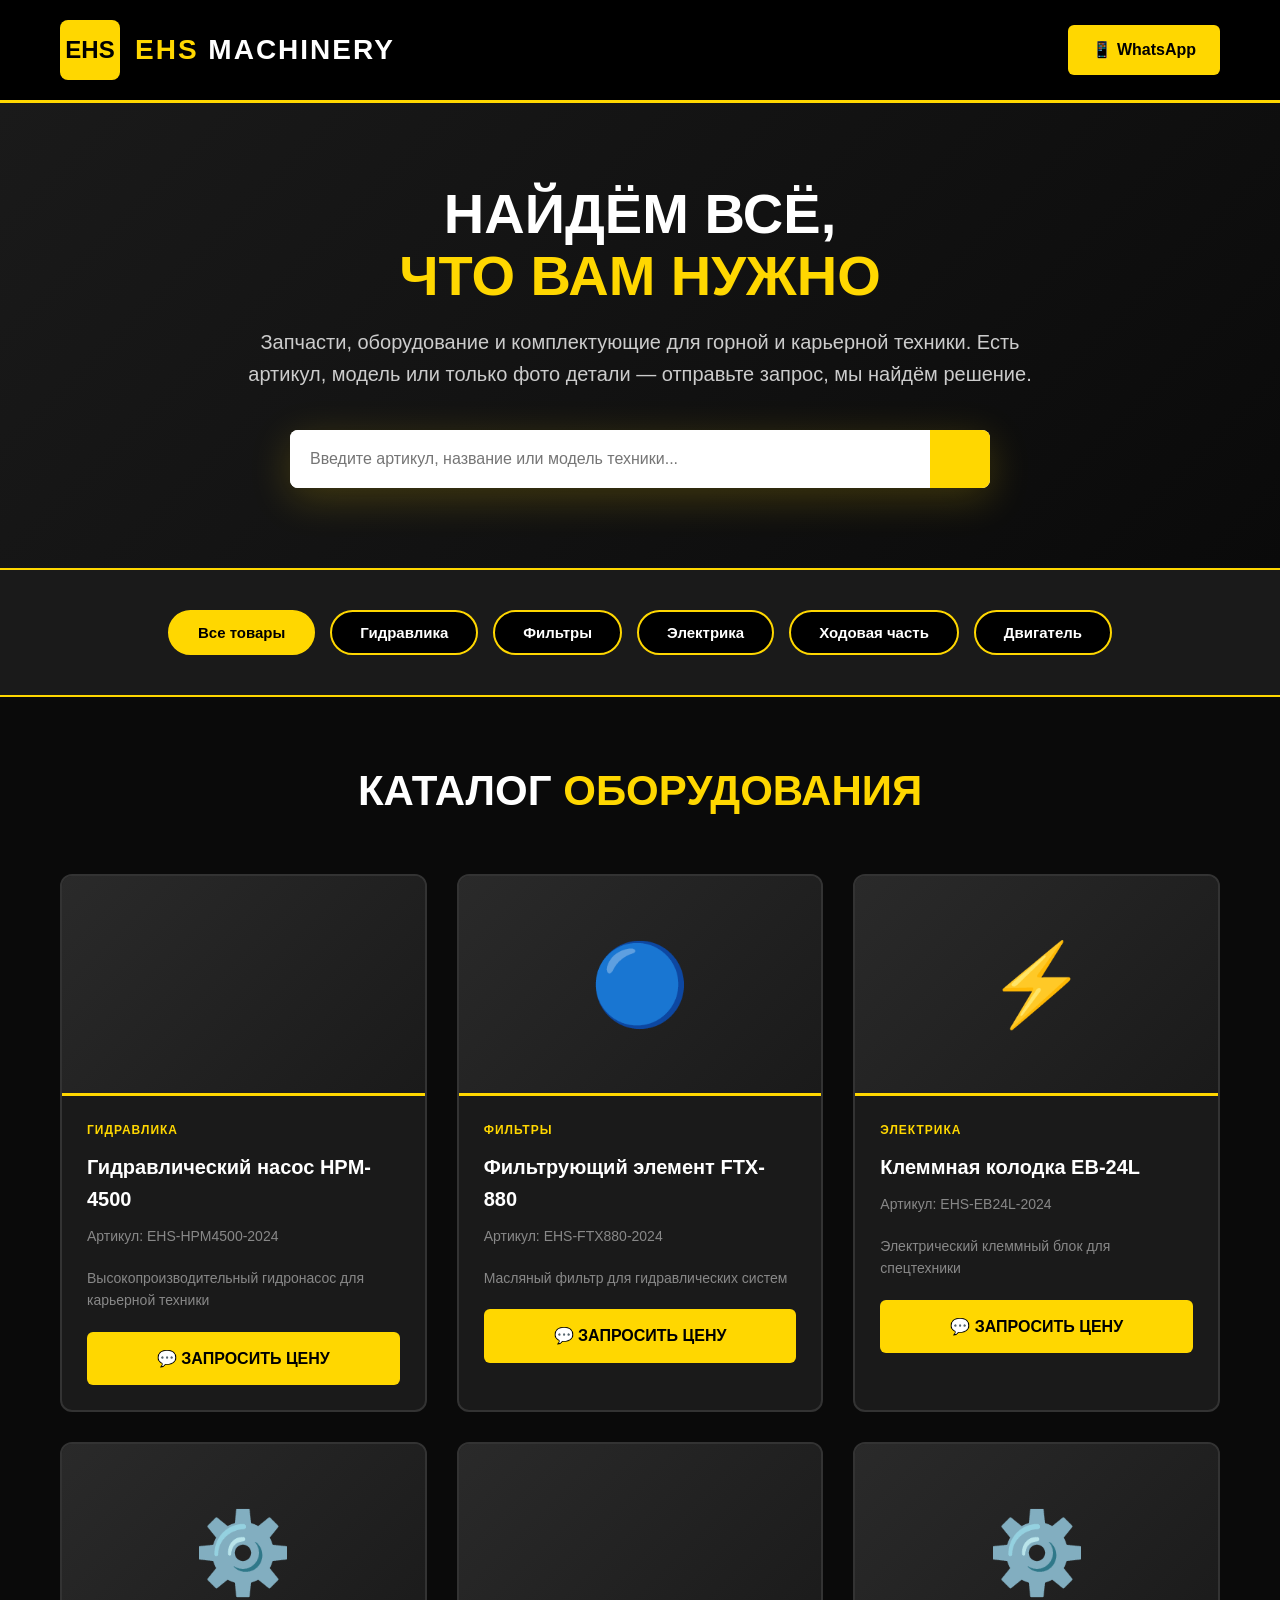
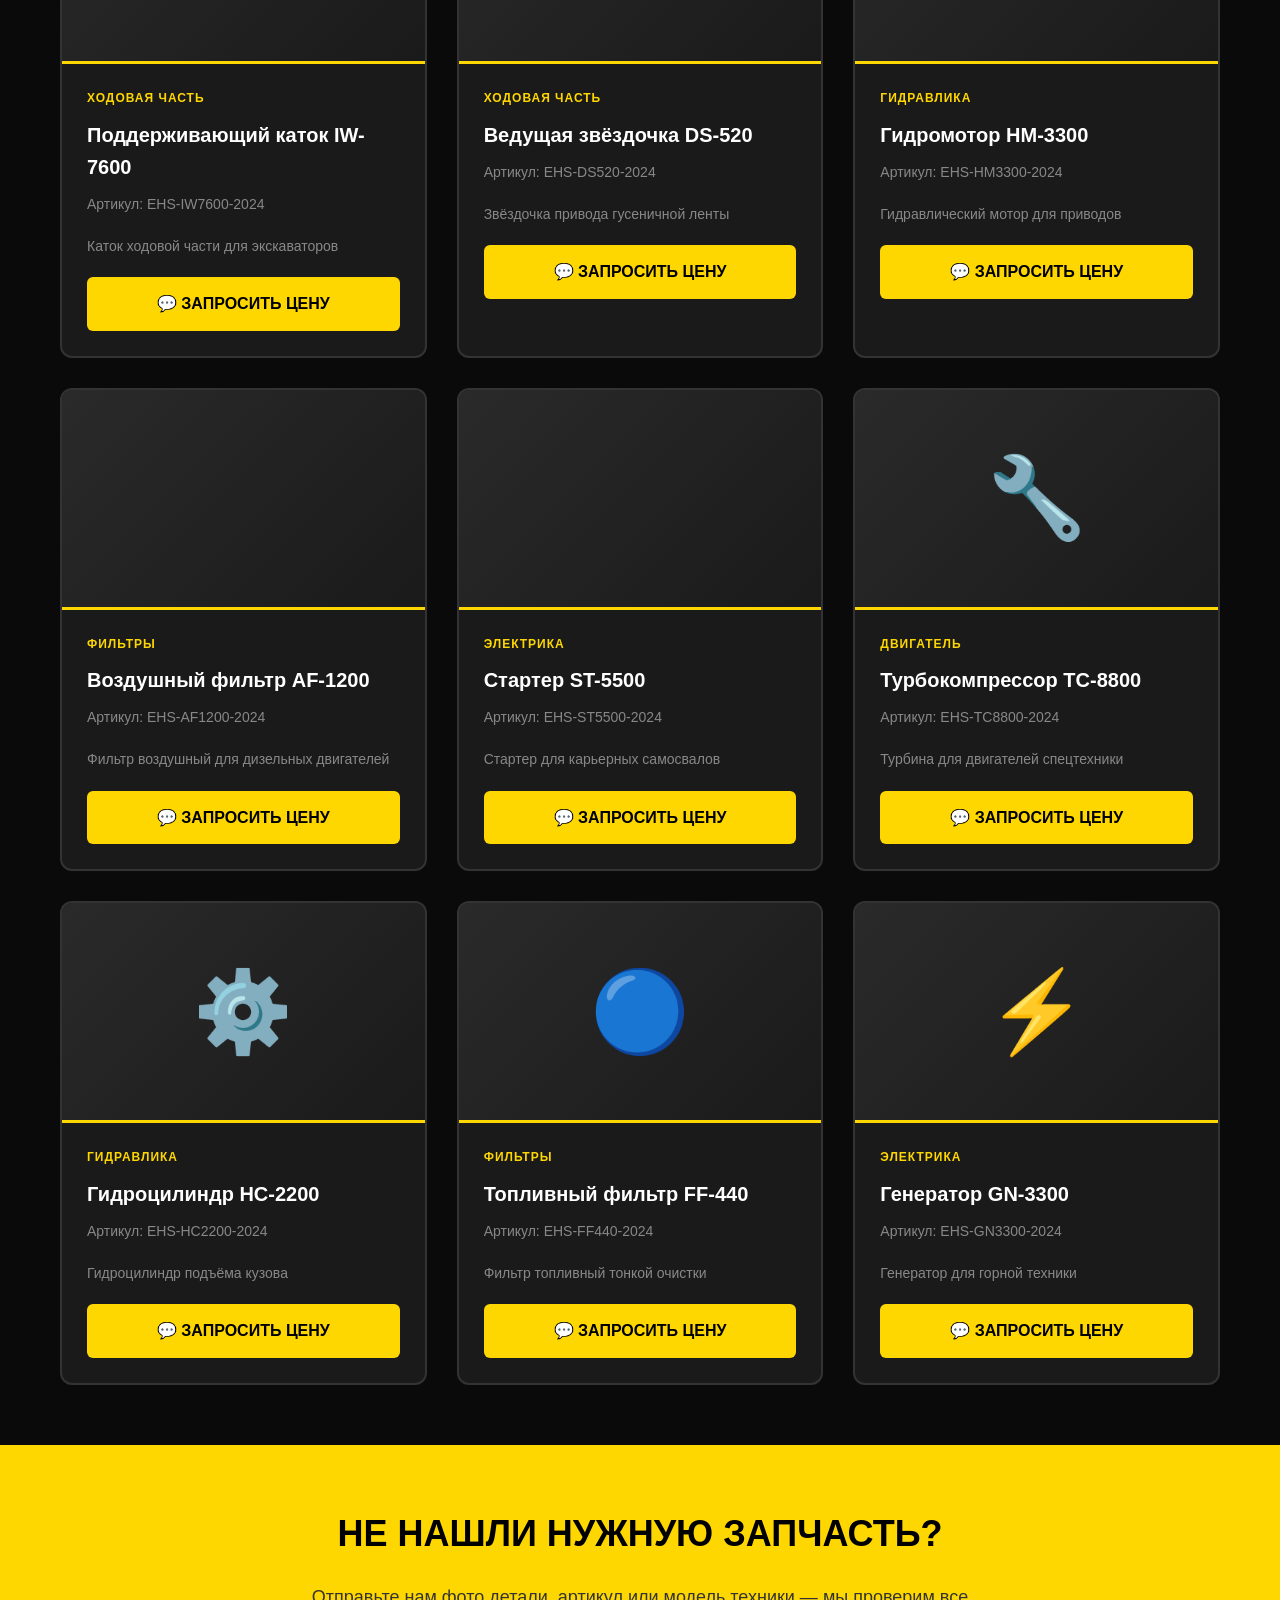
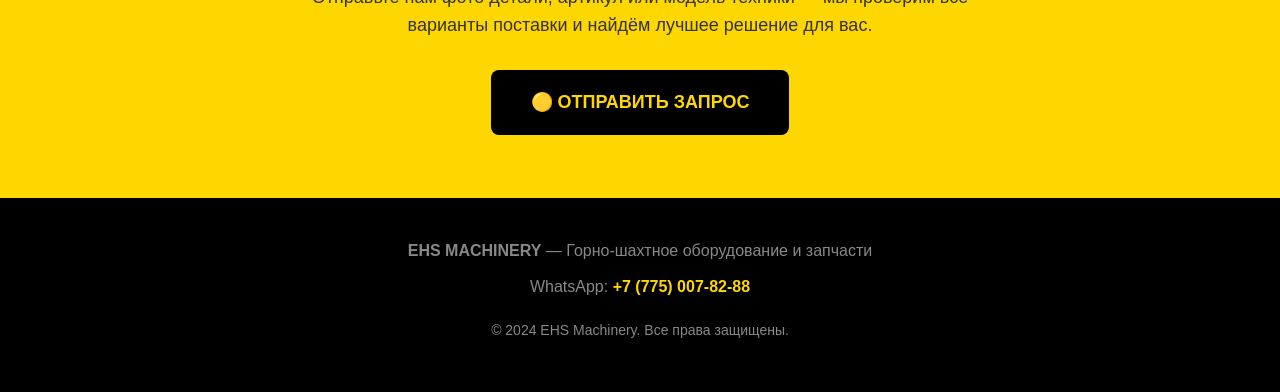
==== index.html @ 75fee783 "Add files via upload" ====
<!DOCTYPE html>
<html lang="ru">
<head>
<meta charset="UTF-8">
<meta name="viewport" content="width=device-width, initial-scale=1.0">
<title>EHS MACHINERY — Каталог горно-шахтного оборудования</title>
<style>
* {
    margin: 0;
    padding: 0;
    box-sizing: border-box;
}

body {
    font-family: 'Segoe UI', Tahoma, Geneva, Verdana, sans-serif;
    background: #0a0a0a;
    color: #fff;
    line-height: 1.6;
}

.container {
    max-width: 1200px;
    margin: 0 auto;
    padding: 0 20px;
}

/* Header */
.header {
    background: #000;
    padding: 20px 0;
    border-bottom: 3px solid #FFD700;
}

.header-content {
    display: flex;
    justify-content: space-between;
    align-items: center;
    flex-wrap: wrap;
    gap: 20px;
}

.logo {
    display: flex;
    align-items: center;
    gap: 15px;
}

.logo-icon {
    width: 60px;
    height: 60px;
    background: #FFD700;
    border-radius: 8px;
    display: flex;
    align-items: center;
    justify-content: center;
    font-weight: 900;
    font-size: 24px;
    color: #000;
}

.logo-text {
    font-size: 28px;
    font-weight: 900;
    letter-spacing: 2px;
}

.logo-text span {
    color: #FFD700;
}

.whatsapp-btn {
    background: #FFD700;
    color: #000;
    padding: 12px 24px;
    text-decoration: none;
    font-weight: 800;
    border-radius: 6px;
    transition: all 0.3s;
}

.whatsapp-btn:hover {
    background: #fff;
    transform: translateY(-2px);
}

/* Hero Section */
.hero {
    background: linear-gradient(135deg, #1a1a1a 0%, #0a0a0a 100%);
    padding: 80px 0;
    text-align: center;
}

.hero h1 {
    font-size: 56px;
    font-weight: 900;
    margin-bottom: 20px;
    line-height: 1.1;
}

.hero h1 span {
    color: #FFD700;
}

.hero p {
    font-size: 20px;
    color: #ccc;
    max-width: 800px;
    margin: 0 auto 40px;
}

/* Search Box */
.search-container {
    max-width: 700px;
    margin: 0 auto;
}

.search-box {
    display: flex;
    background: #fff;
    border-radius: 8px;
    overflow: hidden;
    box-shadow: 0 10px 40px rgba(255, 215, 0, 0.2);
}

.search-box input {
    flex: 1;
    padding: 20px;
    border: none;
    font-size: 16px;
    outline: none;
}

.search-box button {
    background: #FFD700;
    border: none;
    padding: 20px 30px;
    font-size: 20px;
    cursor: pointer;
    font-weight: 900;
    transition: background 0.3s;
}

.search-box button:hover {
    background: #fff;
}

/* Categories */
.categories {
    background: #1a1a1a;
    padding: 40px 0;
    border-top: 2px solid #FFD700;
    border-bottom: 2px solid #FFD700;
}

.category-buttons {
    display: flex;
    justify-content: center;
    gap: 15px;
    flex-wrap: wrap;
}

.category-btn {
    background: #000;
    color: #fff;
    border: 2px solid #FFD700;
    padding: 12px 28px;
    border-radius: 30px;
    cursor: pointer;
    font-weight: 700;
    font-size: 15px;
    transition: all 0.3s;
}

.category-btn:hover,
.category-btn.active {
    background: #FFD700;
    color: #000;
}

/* Products Section */
.products-section {
    padding: 60px 0;
}

.section-title {
    text-align: center;
    font-size: 42px;
    font-weight: 900;
    margin-bottom: 50px;
}

.section-title span {
    color: #FFD700;
}

.products-grid {
    display: grid;
    grid-template-columns: repeat(auto-fill, minmax(300px, 1fr));
    gap: 30px;
}

.product-card {
    background: #1a1a1a;
    border: 2px solid #333;
    border-radius: 12px;
    overflow: hidden;
    transition: all 0.3s;
}

.product-card:hover {
    border-color: #FFD700;
    transform: translateY(-5px);
    box-shadow: 0 10px 30px rgba(255, 215, 0, 0.3);
}

.product-image {
    height: 220px;
    background: linear-gradient(135deg, #2a2a2a 0%, #1a1a1a 100%);
    display: flex;
    align-items: center;
    justify-content: center;
    font-size: 80px;
    border-bottom: 3px solid #FFD700;
}

.product-info {
    padding: 25px;
}

.product-category {
    color: #FFD700;
    font-size: 12px;
    font-weight: 700;
    text-transform: uppercase;
    letter-spacing: 1px;
    margin-bottom: 10px;
}

.product-name {
    font-size: 20px;
    font-weight: 800;
    margin-bottom: 10px;
    color: #fff;
}

.product-code {
    color: #888;
    font-size: 14px;
    margin-bottom: 20px;
}

.product-btn {
    display: block;
    background: #FFD700;
    color: #000;
    text-align: center;
    padding: 14px;
    text-decoration: none;
    font-weight: 800;
    border-radius: 6px;
    transition: all 0.3s;
}

.product-btn:hover {
    background: #fff;
    transform: scale(1.05);
}

/* Request Section */
.request-section {
    background: #FFD700;
    padding: 60px 0;
    text-align: center;
}

.request-section h2 {
    font-size: 36px;
    font-weight: 900;
    color: #000;
    margin-bottom: 20px;
}

.request-section p {
    font-size: 18px;
    color: #333;
    max-width: 700px;
    margin: 0 auto 30px;
}

.request-btn {
    display: inline-block;
    background: #000;
    color: #FFD700;
    padding: 18px 40px;
    text-decoration: none;
    font-weight: 900;
    font-size: 18px;
    border-radius: 8px;
    transition: all 0.3s;
}

.request-btn:hover {
    background: #fff;
    color: #000;
    transform: scale(1.05);
}

/* Footer */
.footer {
    background: #000;
    padding: 40px 0;
    text-align: center;
    border-top: 3px solid #FFD700;
}

.footer p {
    color: #888;
    margin-bottom: 10px;
}

.footer a {
    color: #FFD700;
    text-decoration: none;
    font-weight: 700;
}

/* Responsive */
@media (max-width: 768px) {
    .hero h1 {
        font-size: 36px;
    }
    
    .products-grid {
        grid-template-columns: 1fr;
    }
    
    .header-content {
        flex-direction: column;
        text-align: center;
    }
}

.empty-state {
    text-align: center;
    padding: 60px 20px;
    color: #888;
}

.empty-state h3 {
    font-size: 28px;
    margin-bottom: 20px;
    color: #FFD700;
}
</style>
</head>
<body>

<!-- Header -->
<header class="header">
    <div class="container header-content">
        <div class="logo">
            <div class="logo-icon">EHS</div>
            <div class="logo-text"><span>EHS</span> MACHINERY</div>
        </div>
        <a href="https://wa.me/77750078288" class="whatsapp-btn" target="_blank">📱 WhatsApp</a>
    </div>
</header>

<!-- Hero Section -->
<section class="hero">
    <div class="container">
        <h1>НАЙДЁМ ВСЁ,<br><span>ЧТО ВАМ НУЖНО</span></h1>
        <p>Запчасти, оборудование и комплектующие для горной и карьерной техники. Есть артикул, модель или только фото детали — отправьте запрос, мы найдём решение.</p>
        
        <div class="search-container">
            <div class="search-box">
                <input type="search" id="searchInput" placeholder="Введите артикул, название или модель техники...">
                <button onclick="filterProducts()"></button>
            </div>
        </div>
    </div>
</section>

<!-- Categories -->
<section class="categories">
    <div class="container">
        <div class="category-buttons">
            <button class="category-btn active" data-category="all">Все товары</button>
            <button class="category-btn" data-category="hydraulic">Гидравлика</button>
            <button class="category-btn" data-category="filters">Фильтры</button>
            <button class="category-btn" data-category="electrical">Электрика</button>
            <button class="category-btn" data-category="undercarriage">Ходовая часть</button>
            <button class="category-btn" data-category="engine">Двигатель</button>
        </div>
    </div>
</section>

<!-- Products Section -->
<section class="products-section">
    <div class="container">
        <h2 class="section-title">КАТАЛОГ <span>ОБОРУДОВАНИЯ</span></h2>
        <div class="products-grid" id="productsGrid">
            <!-- Products will be loaded here -->
        </div>
        <div class="empty-state" id="emptyState" style="display: none;">
            <h3>Не нашли нужную позицию?</h3>
            <p>Это не значит, что мы не сможем её найти!</p>
        </div>
    </div>
</section>

<!-- Request Section -->
<section class="request-section">
    <div class="container">
        <h2>НЕ НАШЛИ НУЖНУЮ ЗАПЧАСТЬ?</h2>
        <p>Отправьте нам фото детали, артикул или модель техники — мы проверим все варианты поставки и найдём лучшее решение для вас.</p>
        <a href="https://wa.me/77750078288?text=Здравствуйте!%20Мне%20нужно%20найти%20запчасть.%20Помогите,%20пожалуйста." class="request-btn" target="_blank">🟡 ОТПРАВИТЬ ЗАПРОС</a>
    </div>
</section>

<!-- Footer -->
<footer class="footer">
    <div class="container">
        <p><strong>EHS MACHINERY</strong> — Горно-шахтное оборудование и запчасти</p>
        <p>WhatsApp: <a href="https://wa.me/77750078288" target="_blank">+7 (775) 007-82-88</a></p>
        <p style="margin-top: 20px; font-size: 14px;">© 2024 EHS Machinery. Все права защищены.</p>
    </div>
</footer>

<script>
// Product database
const products = [
    {
        id: 1,
        name: "Гидравлический насос HPM-4500",
        code: "EHS-HPM4500-2024",
        category: "hydraulic",
        icon: "️",
        description: "Высокопроизводительный гидронасос для карьерной техники"
    },
    {
        id: 2,
        name: "Фильтрующий элемент FTX-880",
        code: "EHS-FTX880-2024",
        category: "filters",
        icon: "🔵",
        description: "Масляный фильтр для гидравлических систем"
    },
    {
        id: 3,
        name: "Клеммная колодка EB-24L",
        code: "EHS-EB24L-2024",
        category: "electrical",
        icon: "⚡",
        description: "Электрический клеммный блок для спецтехники"
    },
    {
        id: 4,
        name: "Поддерживающий каток IW-7600",
        code: "EHS-IW7600-2024",
        category: "undercarriage",
        icon: "⚙️",
        description: "Каток ходовой части для экскаваторов"
    },
    {
        id: 5,
        name: "Ведущая звёздочка DS-520",
        code: "EHS-DS520-2024",
        category: "undercarriage",
        icon: "️",
        description: "Звёздочка привода гусеничной ленты"
    },
    {
        id: 6,
        name: "Гидромотор HM-3300",
        code: "EHS-HM3300-2024",
        category: "hydraulic",
        icon: "⚙️",
        description: "Гидравлический мотор для приводов"
    },
    {
        id: 7,
        name: "Воздушный фильтр AF-1200",
        code: "EHS-AF1200-2024",
        category: "filters",
        icon: "",
        description: "Фильтр воздушный для дизельных двигателей"
    },
    {
        id: 8,
        name: "Стартер ST-5500",
        code: "EHS-ST5500-2024",
        category: "electrical",
        icon: "",
        description: "Стартер для карьерных самосвалов"
    },
    {
        id: 9,
        name: "Турбокомпрессор TC-8800",
        code: "EHS-TC8800-2024",
        category: "engine",
        icon: "🔧",
        description: "Турбина для двигателей спецтехники"
    },
    {
        id: 10,
        name: "Гидроцилиндр HC-2200",
        code: "EHS-HC2200-2024",
        category: "hydraulic",
        icon: "⚙️",
        description: "Гидроцилиндр подъёма кузова"
    },
    {
        id: 11,
        name: "Топливный фильтр FF-440",
        code: "EHS-FF440-2024",
        category: "filters",
        icon: "🔵",
        description: "Фильтр топливный тонкой очистки"
    },
    {
        id: 12,
        name: "Генератор GN-3300",
        code: "EHS-GN3300-2024",
        category: "electrical",
        icon: "⚡",
        description: "Генератор для горной техники"
    }
];

let currentCategory = 'all';

function renderProducts() {
    const searchQuery = document.getElementById('searchInput').value.toLowerCase().trim();
    const grid = document.getElementById('productsGrid');
    const emptyState = document.getElementById('emptyState');
    
    const filtered = products.filter(product => {
        const categoryMatch = currentCategory === 'all' || product.category === currentCategory;
        const searchMatch = !searchQuery || 
            product.name.toLowerCase().includes(searchQuery) ||
            product.code.toLowerCase().includes(searchQuery) ||
            product.description.toLowerCase().includes(searchQuery);
        return categoryMatch && searchMatch;
    });
    
    if (filtered.length === 0) {
        grid.style.display = 'none';
        emptyState.style.display = 'block';
    } else {
        grid.style.display = 'grid';
        emptyState.style.display = 'none';
        
        grid.innerHTML = filtered.map(product => `
            <div class="product-card">
                <div class="product-image">${product.icon}</div>
                <div class="product-info">
                    <div class="product-category">${getCategoryName(product.category)}</div>
                    <div class="product-name">${product.name}</div>
                    <div class="product-code">Артикул: ${product.code}</div>
                    <p style="color: #888; font-size: 14px; margin-bottom: 20px;">${product.description}</p>
                    <a href="https://wa.me/77750078288?text=${encodeURIComponent('Здравствуйте! Интересует позиция: ' + product.name + ', артикул ' + product.code)}" 
                       class="product-btn" target="_blank">
                        💬 ЗАПРОСИТЬ ЦЕНУ
                    </a>
                </div>
            </div>
        `).join('');
    }
}

function getCategoryName(category) {
    const names = {
        'hydraulic': 'ГИДРАВЛИКА',
        'filters': 'ФИЛЬТРЫ',
        'electrical': 'ЭЛЕКТРИКА',
        'undercarriage': 'ХОДОВАЯ ЧАСТЬ',
        'engine': 'ДВИГАТЕЛЬ'
    };
    return names[category] || category.toUpperCase();
}

function filterProducts() {
    renderProducts();
}

// Category buttons
document.querySelectorAll('.category-btn').forEach(btn => {
    btn.addEventListener('click', function() {
        document.querySelectorAll('.category-btn').forEach(b => b.classList.remove('active'));
        this.classList.add('active');
        currentCategory = this.dataset.category;
        renderProducts();
    });
});

// Search input
document.getElementById('searchInput').addEventListener('input', renderProducts);

// Initial render
renderProducts();
</script>

</body>
</html>
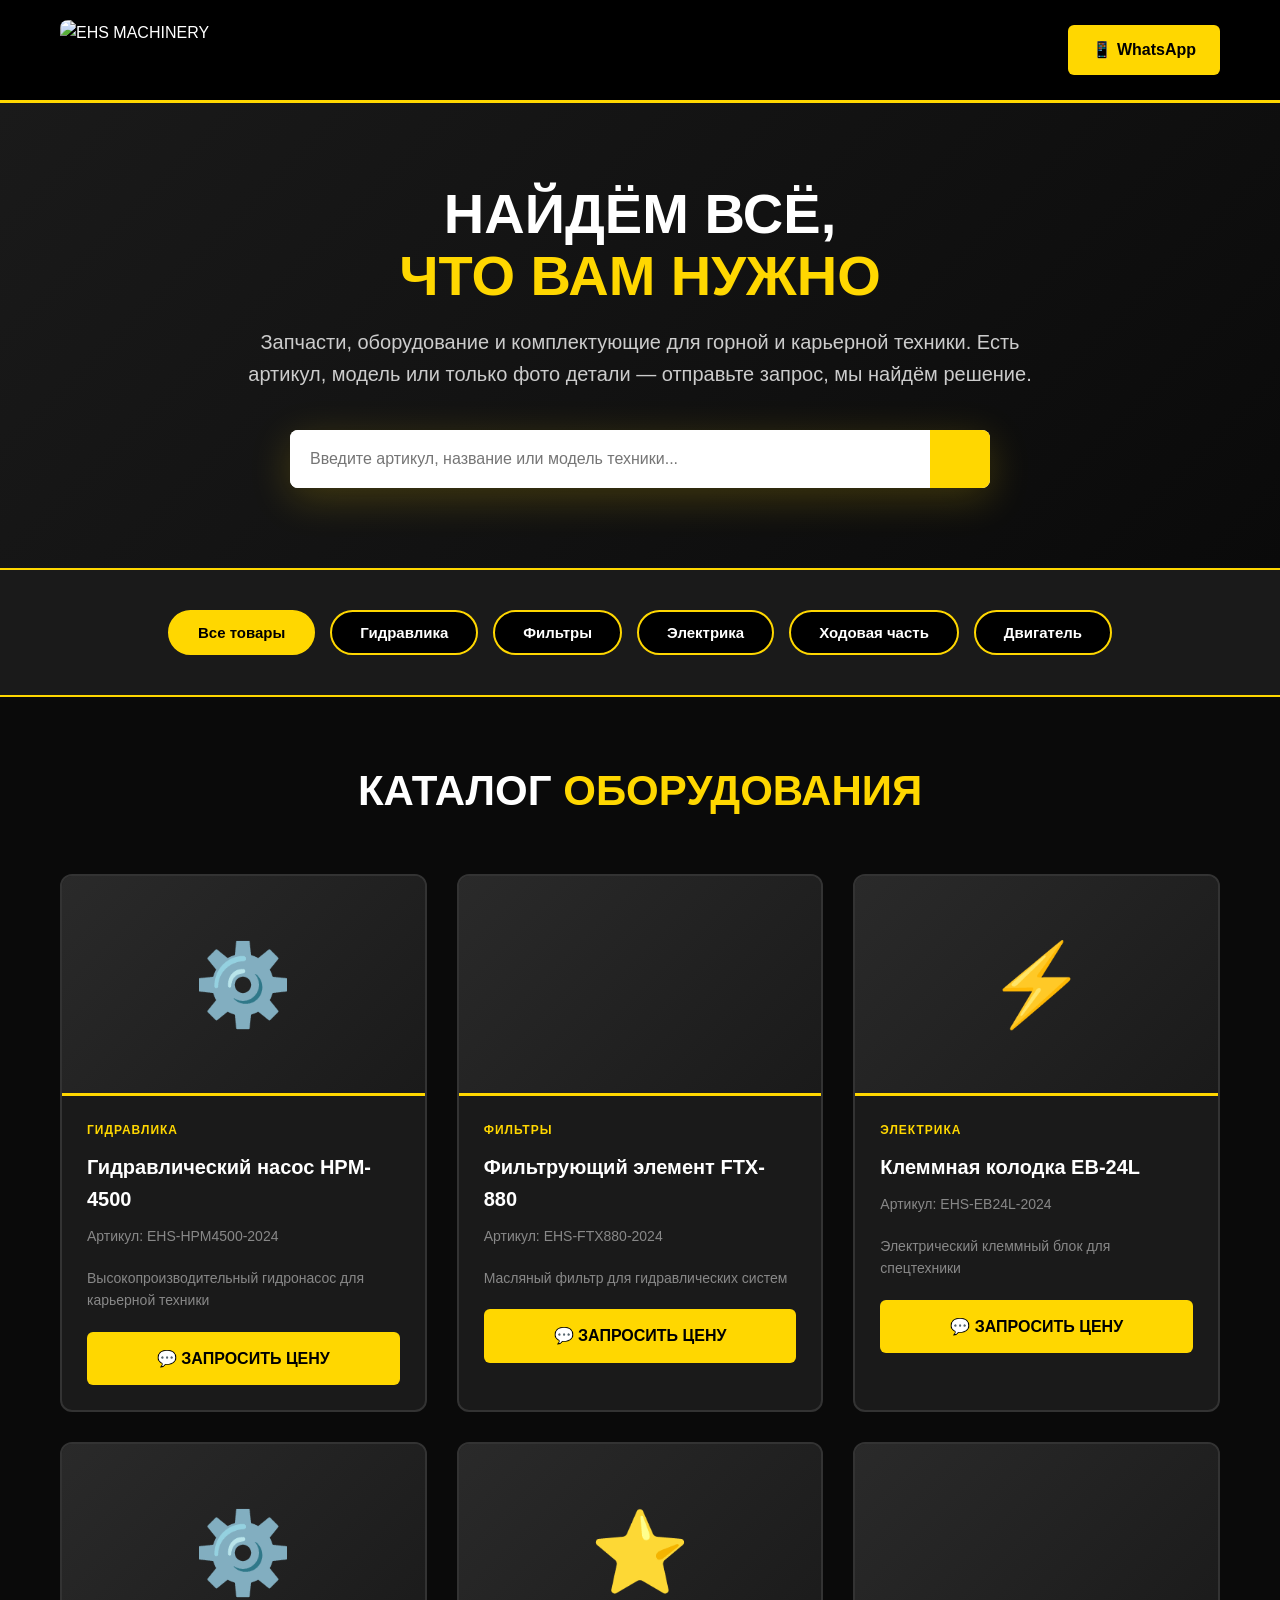
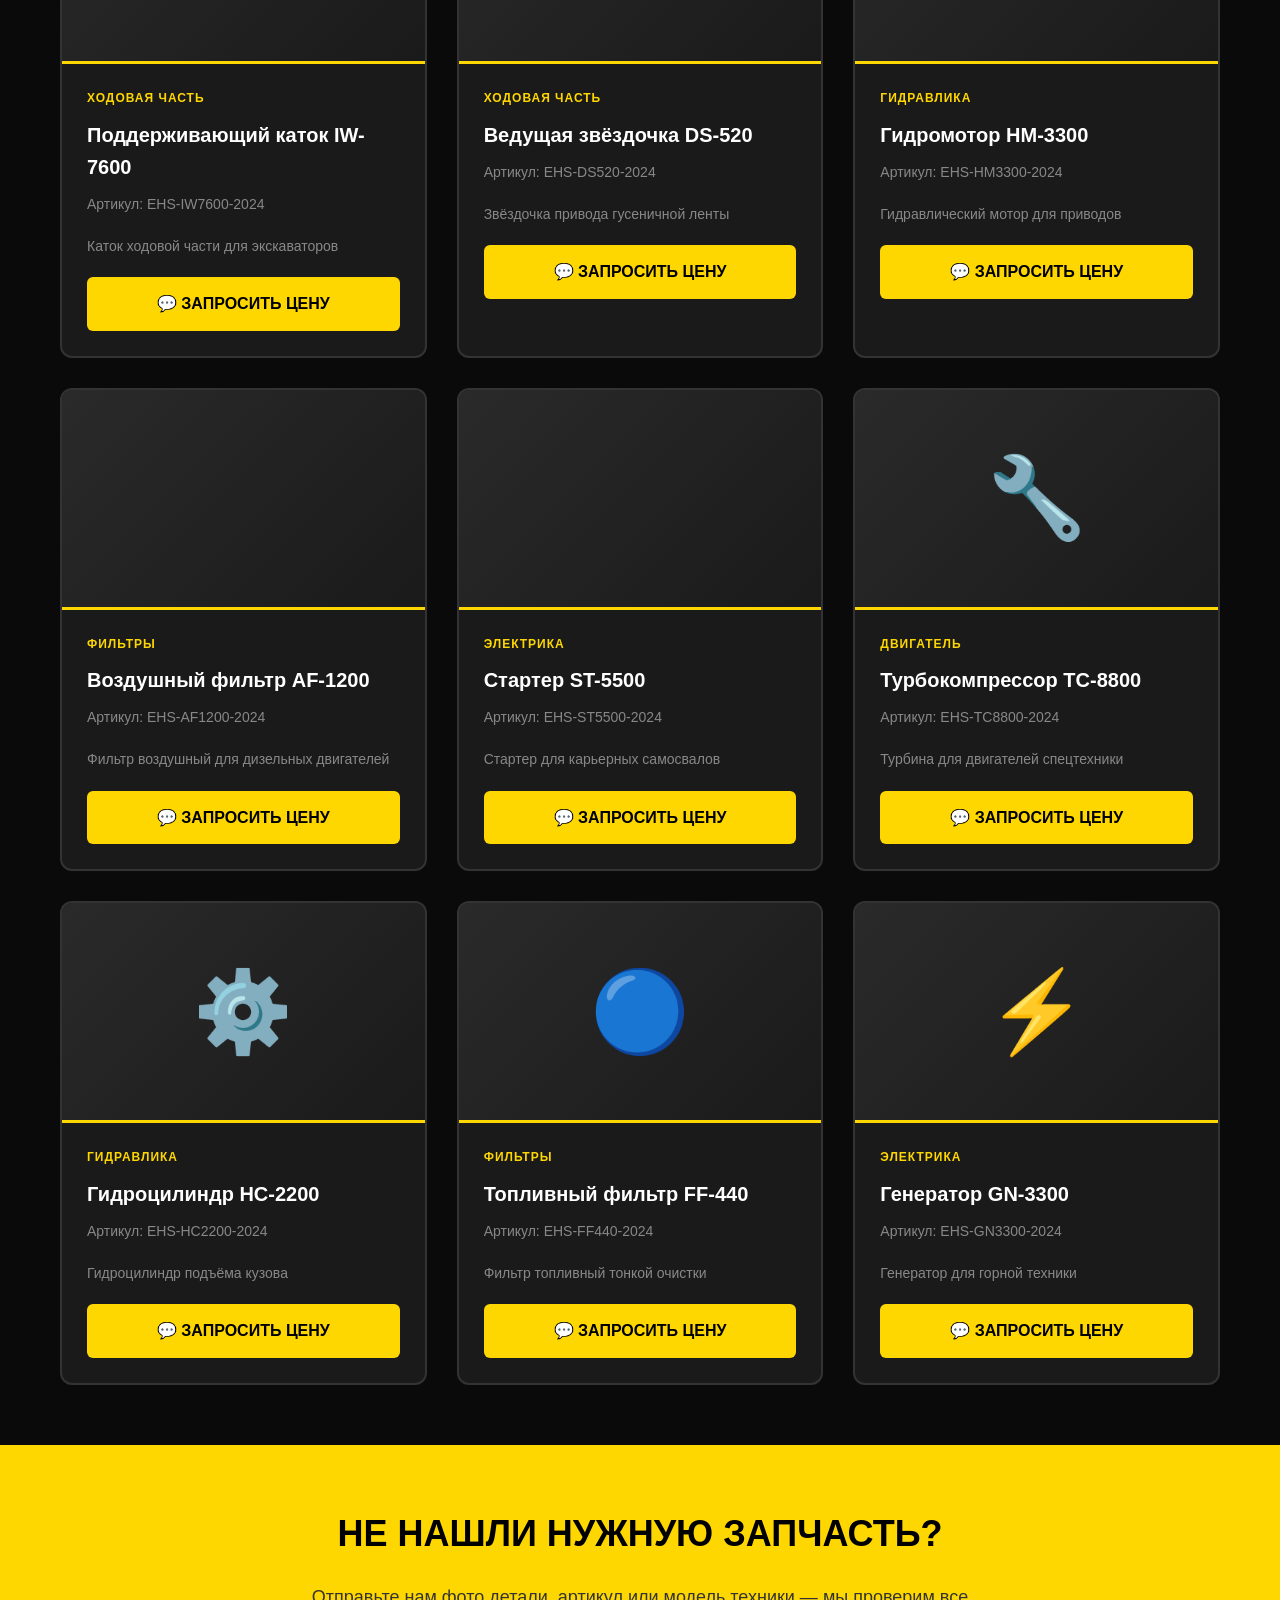
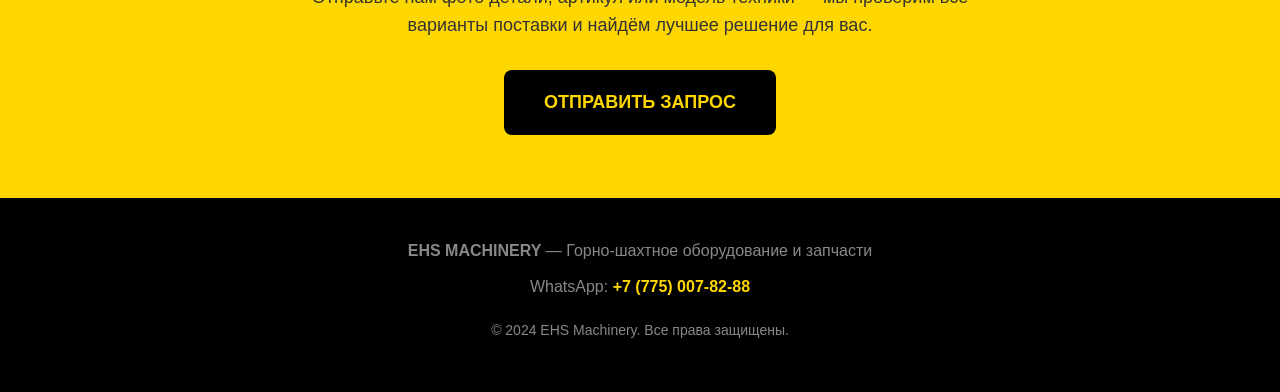
==== commit 65089fcd: "index.html" ====
--- a/index.html
+++ b/index.html
@@ -45,17 +45,10 @@
     gap: 15px;
 }
 
-.logo-icon {
-    width: 60px;
+.logo img {
     height: 60px;
-    background: #FFD700;
+    width: auto;
     border-radius: 8px;
-    display: flex;
-    align-items: center;
-    justify-content: center;
-    font-weight: 900;
-    font-size: 24px;
-    color: #000;
 }
 
 .logo-text {
@@ -359,8 +352,7 @@
 <header class="header">
     <div class="container header-content">
         <div class="logo">
-            <div class="logo-icon">EHS</div>
-            <div class="logo-text"><span>EHS</span> MACHINERY</div>
+            <img src="logo.png" alt="EHS MACHINERY">
         </div>
         <a href="https://wa.me/77750078288" class="whatsapp-btn" target="_blank">📱 WhatsApp</a>
     </div>
@@ -414,7 +406,7 @@
     <div class="container">
         <h2>НЕ НАШЛИ НУЖНУЮ ЗАПЧАСТЬ?</h2>
         <p>Отправьте нам фото детали, артикул или модель техники — мы проверим все варианты поставки и найдём лучшее решение для вас.</p>
-        <a href="https://wa.me/77750078288?text=Здравствуйте!%20Мне%20нужно%20найти%20запчасть.%20Помогите,%20пожалуйста." class="request-btn" target="_blank">🟡 ОТПРАВИТЬ ЗАПРОС</a>
+        <a href="https://wa.me/77750078288?text=Здравствуйте!%20Мне%20нужно%20найти%20запчасть.%20Помогите,%20пожалуйста." class="request-btn" target="_blank"> ОТПРАВИТЬ ЗАПРОС</a>
     </div>
 </section>
 
@@ -435,7 +427,7 @@
         name: "Гидравлический насос HPM-4500",
         code: "EHS-HPM4500-2024",
         category: "hydraulic",
-        icon: "️",
+        icon: "⚙️",
         description: "Высокопроизводительный гидронасос для карьерной техники"
     },
     {
@@ -443,7 +435,7 @@
         name: "Фильтрующий элемент FTX-880",
         code: "EHS-FTX880-2024",
         category: "filters",
-        icon: "🔵",
+        icon: "",
         description: "Масляный фильтр для гидравлических систем"
     },
     {
@@ -467,7 +459,7 @@
         name: "Ведущая звёздочка DS-520",
         code: "EHS-DS520-2024",
         category: "undercarriage",
-        icon: "️",
+        icon: "⭐",
         description: "Звёздочка привода гусеничной ленты"
     },
     {
@@ -475,7 +467,7 @@
         name: "Гидромотор HM-3300",
         code: "EHS-HM3300-2024",
         category: "hydraulic",
-        icon: "⚙️",
+        icon: "️",
         description: "Гидравлический мотор для приводов"
     },
     {
@@ -483,7 +475,7 @@
         name: "Воздушный фильтр AF-1200",
         code: "EHS-AF1200-2024",
         category: "filters",
-        icon: "",
+        icon: "️",
         description: "Фильтр воздушный для дизельных двигателей"
     },
     {
@@ -602,4 +594,4 @@
 </script>
 
 </body>
-</html>+</html>
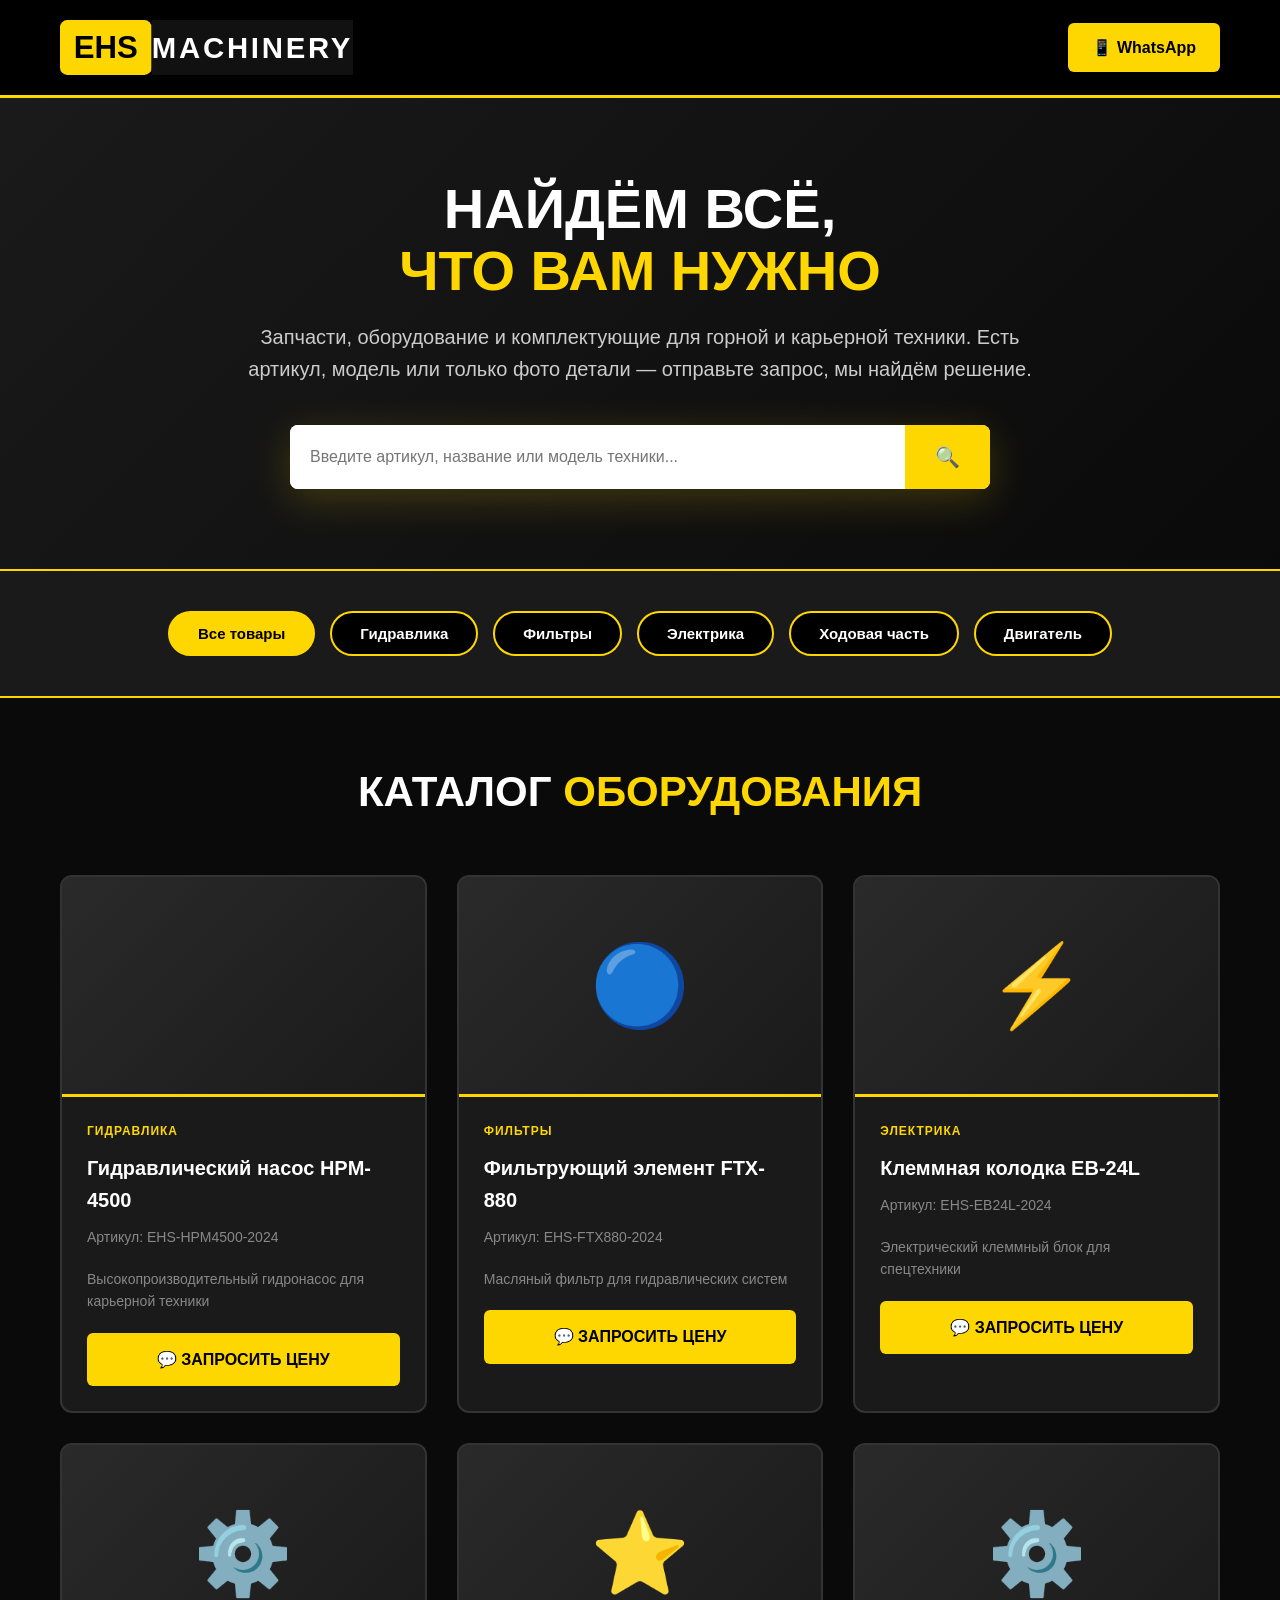
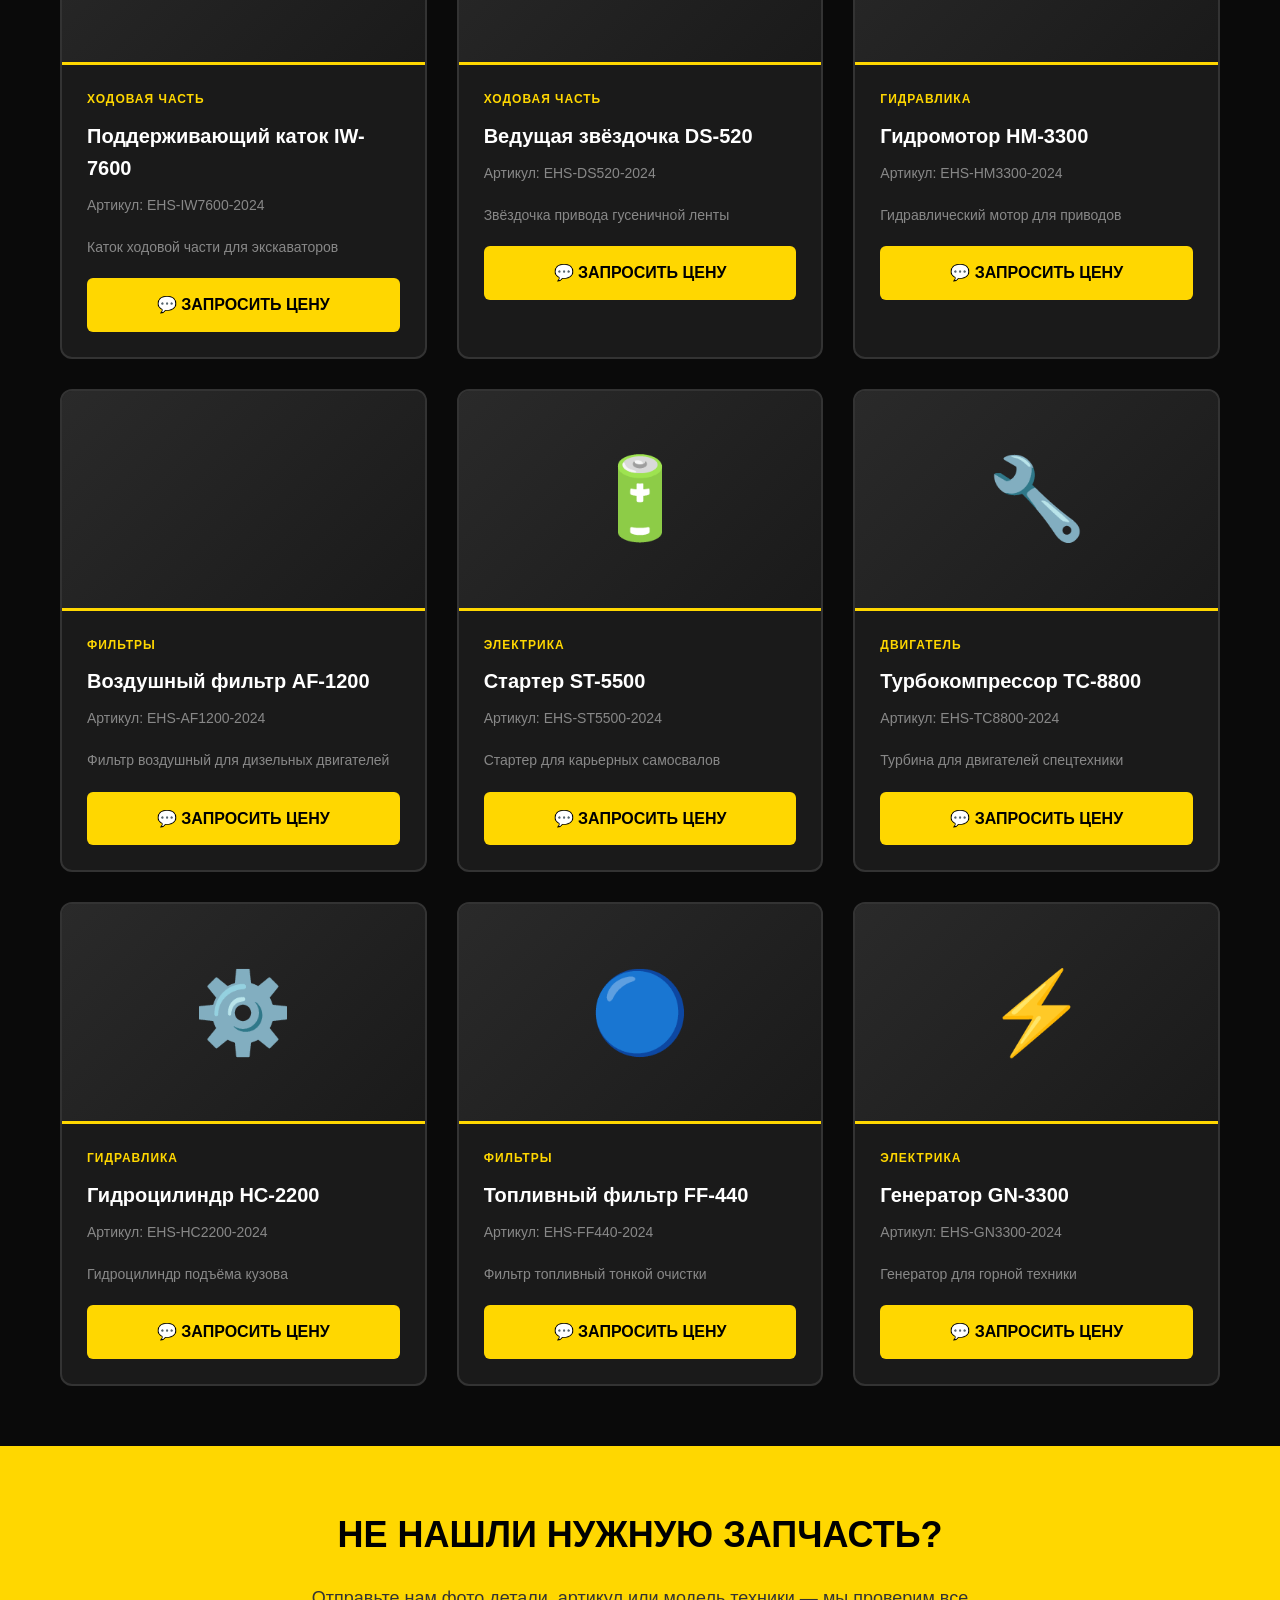
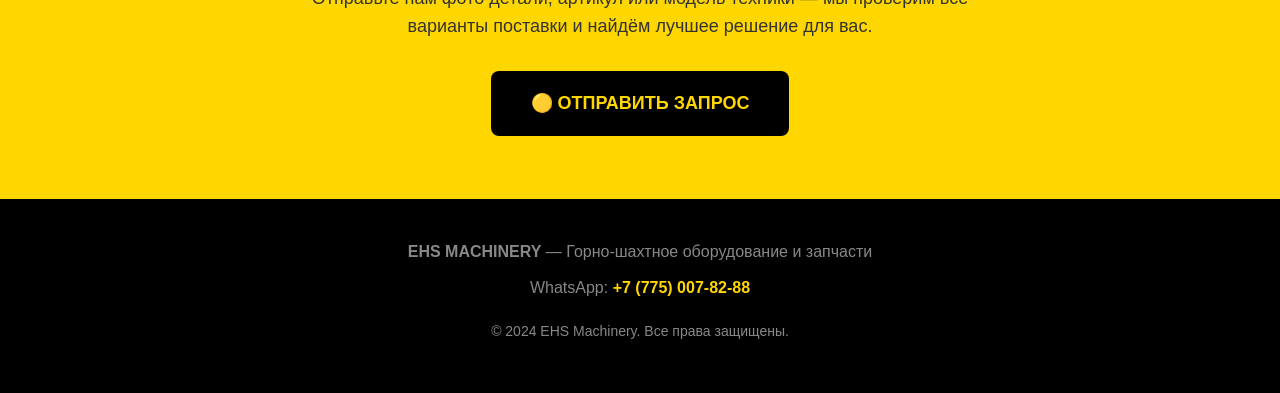
==== commit df48472c: "index.html" ====
--- a/index.html
+++ b/index.html
@@ -5,375 +5,97 @@
 <meta name="viewport" content="width=device-width, initial-scale=1.0">
 <title>EHS MACHINERY — Каталог горно-шахтного оборудования</title>
 <style>
-* {
-    margin: 0;
-    padding: 0;
-    box-sizing: border-box;
-}
-
-body {
-    font-family: 'Segoe UI', Tahoma, Geneva, Verdana, sans-serif;
-    background: #0a0a0a;
-    color: #fff;
-    line-height: 1.6;
-}
-
-.container {
-    max-width: 1200px;
-    margin: 0 auto;
-    padding: 0 20px;
-}
-
-/* Header */
-.header {
-    background: #000;
-    padding: 20px 0;
-    border-bottom: 3px solid #FFD700;
-}
-
-.header-content {
-    display: flex;
-    justify-content: space-between;
-    align-items: center;
-    flex-wrap: wrap;
-    gap: 20px;
-}
-
-.logo {
-    display: flex;
-    align-items: center;
-    gap: 15px;
-}
-
-.logo img {
-    height: 60px;
-    width: auto;
-    border-radius: 8px;
-}
-
-.logo-text {
-    font-size: 28px;
-    font-weight: 900;
-    letter-spacing: 2px;
-}
-
-.logo-text span {
-    color: #FFD700;
-}
-
-.whatsapp-btn {
-    background: #FFD700;
-    color: #000;
-    padding: 12px 24px;
-    text-decoration: none;
-    font-weight: 800;
-    border-radius: 6px;
-    transition: all 0.3s;
-}
-
-.whatsapp-btn:hover {
-    background: #fff;
-    transform: translateY(-2px);
-}
-
-/* Hero Section */
-.hero {
-    background: linear-gradient(135deg, #1a1a1a 0%, #0a0a0a 100%);
-    padding: 80px 0;
-    text-align: center;
-}
-
-.hero h1 {
-    font-size: 56px;
-    font-weight: 900;
-    margin-bottom: 20px;
-    line-height: 1.1;
-}
-
-.hero h1 span {
-    color: #FFD700;
-}
-
-.hero p {
-    font-size: 20px;
-    color: #ccc;
-    max-width: 800px;
-    margin: 0 auto 40px;
-}
-
-/* Search Box */
-.search-container {
-    max-width: 700px;
-    margin: 0 auto;
-}
-
-.search-box {
-    display: flex;
-    background: #fff;
-    border-radius: 8px;
-    overflow: hidden;
-    box-shadow: 0 10px 40px rgba(255, 215, 0, 0.2);
-}
-
-.search-box input {
-    flex: 1;
-    padding: 20px;
-    border: none;
-    font-size: 16px;
-    outline: none;
-}
-
-.search-box button {
-    background: #FFD700;
-    border: none;
-    padding: 20px 30px;
-    font-size: 20px;
-    cursor: pointer;
-    font-weight: 900;
-    transition: background 0.3s;
-}
-
-.search-box button:hover {
-    background: #fff;
-}
-
-/* Categories */
-.categories {
-    background: #1a1a1a;
-    padding: 40px 0;
-    border-top: 2px solid #FFD700;
-    border-bottom: 2px solid #FFD700;
-}
-
-.category-buttons {
-    display: flex;
-    justify-content: center;
-    gap: 15px;
-    flex-wrap: wrap;
-}
-
-.category-btn {
-    background: #000;
-    color: #fff;
-    border: 2px solid #FFD700;
-    padding: 12px 28px;
-    border-radius: 30px;
-    cursor: pointer;
-    font-weight: 700;
-    font-size: 15px;
-    transition: all 0.3s;
-}
-
-.category-btn:hover,
-.category-btn.active {
-    background: #FFD700;
-    color: #000;
-}
-
-/* Products Section */
-.products-section {
-    padding: 60px 0;
-}
-
-.section-title {
-    text-align: center;
-    font-size: 42px;
-    font-weight: 900;
-    margin-bottom: 50px;
-}
-
-.section-title span {
-    color: #FFD700;
-}
-
-.products-grid {
-    display: grid;
-    grid-template-columns: repeat(auto-fill, minmax(300px, 1fr));
-    gap: 30px;
-}
-
-.product-card {
-    background: #1a1a1a;
-    border: 2px solid #333;
-    border-radius: 12px;
-    overflow: hidden;
-    transition: all 0.3s;
-}
-
-.product-card:hover {
-    border-color: #FFD700;
-    transform: translateY(-5px);
-    box-shadow: 0 10px 30px rgba(255, 215, 0, 0.3);
-}
-
-.product-image {
-    height: 220px;
-    background: linear-gradient(135deg, #2a2a2a 0%, #1a1a1a 100%);
-    display: flex;
-    align-items: center;
-    justify-content: center;
-    font-size: 80px;
-    border-bottom: 3px solid #FFD700;
-}
-
-.product-info {
-    padding: 25px;
-}
-
-.product-category {
-    color: #FFD700;
-    font-size: 12px;
-    font-weight: 700;
-    text-transform: uppercase;
-    letter-spacing: 1px;
-    margin-bottom: 10px;
-}
-
-.product-name {
-    font-size: 20px;
-    font-weight: 800;
-    margin-bottom: 10px;
-    color: #fff;
-}
-
-.product-code {
-    color: #888;
-    font-size: 14px;
-    margin-bottom: 20px;
-}
-
-.product-btn {
-    display: block;
-    background: #FFD700;
-    color: #000;
-    text-align: center;
-    padding: 14px;
-    text-decoration: none;
-    font-weight: 800;
-    border-radius: 6px;
-    transition: all 0.3s;
-}
-
-.product-btn:hover {
-    background: #fff;
-    transform: scale(1.05);
-}
-
-/* Request Section */
-.request-section {
-    background: #FFD700;
-    padding: 60px 0;
-    text-align: center;
-}
-
-.request-section h2 {
-    font-size: 36px;
-    font-weight: 900;
-    color: #000;
-    margin-bottom: 20px;
-}
-
-.request-section p {
-    font-size: 18px;
-    color: #333;
-    max-width: 700px;
-    margin: 0 auto 30px;
-}
-
-.request-btn {
-    display: inline-block;
-    background: #000;
-    color: #FFD700;
-    padding: 18px 40px;
-    text-decoration: none;
-    font-weight: 900;
-    font-size: 18px;
-    border-radius: 8px;
-    transition: all 0.3s;
-}
-
-.request-btn:hover {
-    background: #fff;
-    color: #000;
-    transform: scale(1.05);
-}
-
-/* Footer */
-.footer {
-    background: #000;
-    padding: 40px 0;
-    text-align: center;
-    border-top: 3px solid #FFD700;
-}
-
-.footer p {
-    color: #888;
-    margin-bottom: 10px;
-}
-
-.footer a {
-    color: #FFD700;
-    text-decoration: none;
-    font-weight: 700;
-}
-
-/* Responsive */
+* { margin: 0; padding: 0; box-sizing: border-box; }
+body { font-family: 'Segoe UI', Tahoma, Geneva, Verdana, sans-serif; background: #0a0a0a; color: #fff; line-height: 1.6; }
+.container { max-width: 1200px; margin: 0 auto; padding: 0 20px; }
+
+.header { background: #000; padding: 20px 0; border-bottom: 3px solid #FFD700; }
+.header-content { display: flex; justify-content: space-between; align-items: center; flex-wrap: wrap; gap: 20px; }
+.logo { display: flex; align-items: center; }
+.logo svg { height: 55px; width: auto; }
+.whatsapp-btn { background: #FFD700; color: #000; padding: 12px 24px; text-decoration: none; font-weight: 800; border-radius: 6px; transition: all 0.3s; }
+.whatsapp-btn:hover { background: #fff; transform: translateY(-2px); }
+
+.hero { background: linear-gradient(135deg, #1a1a1a 0%, #0a0a0a 100%); padding: 80px 0; text-align: center; }
+.hero h1 { font-size: 56px; font-weight: 900; margin-bottom: 20px; line-height: 1.1; }
+.hero h1 span { color: #FFD700; }
+.hero p { font-size: 20px; color: #ccc; max-width: 800px; margin: 0 auto 40px; }
+
+.search-container { max-width: 700px; margin: 0 auto; }
+.search-box { display: flex; background: #fff; border-radius: 8px; overflow: hidden; box-shadow: 0 10px 40px rgba(255, 215, 0, 0.2); }
+.search-box input { flex: 1; padding: 20px; border: none; font-size: 16px; outline: none; }
+.search-box button { background: #FFD700; border: none; padding: 20px 30px; font-size: 20px; cursor: pointer; font-weight: 900; }
+.search-box button:hover { background: #fff; }
+
+.categories { background: #1a1a1a; padding: 40px 0; border-top: 2px solid #FFD700; border-bottom: 2px solid #FFD700; }
+.category-buttons { display: flex; justify-content: center; gap: 15px; flex-wrap: wrap; }
+.category-btn { background: #000; color: #fff; border: 2px solid #FFD700; padding: 12px 28px; border-radius: 30px; cursor: pointer; font-weight: 700; font-size: 15px; transition: all 0.3s; }
+.category-btn:hover, .category-btn.active { background: #FFD700; color: #000; }
+
+.products-section { padding: 60px 0; }
+.section-title { text-align: center; font-size: 42px; font-weight: 900; margin-bottom: 50px; }
+.section-title span { color: #FFD700; }
+.products-grid { display: grid; grid-template-columns: repeat(auto-fill, minmax(300px, 1fr)); gap: 30px; }
+.product-card { background: #1a1a1a; border: 2px solid #333; border-radius: 12px; overflow: hidden; transition: all 0.3s; }
+.product-card:hover { border-color: #FFD700; transform: translateY(-5px); box-shadow: 0 10px 30px rgba(255, 215, 0, 0.3); }
+.product-image { height: 220px; background: linear-gradient(135deg, #2a2a2a 0%, #1a1a1a 100%); display: flex; align-items: center; justify-content: center; font-size: 80px; border-bottom: 3px solid #FFD700; }
+.product-info { padding: 25px; }
+.product-category { color: #FFD700; font-size: 12px; font-weight: 700; text-transform: uppercase; letter-spacing: 1px; margin-bottom: 10px; }
+.product-name { font-size: 20px; font-weight: 800; margin-bottom: 10px; color: #fff; }
+.product-code { color: #888; font-size: 14px; margin-bottom: 20px; }
+.product-btn { display: block; background: #FFD700; color: #000; text-align: center; padding: 14px; text-decoration: none; font-weight: 800; border-radius: 6px; transition: all 0.3s; }
+.product-btn:hover { background: #fff; transform: scale(1.05); }
+
+.request-section { background: #FFD700; padding: 60px 0; text-align: center; }
+.request-section h2 { font-size: 36px; font-weight: 900; color: #000; margin-bottom: 20px; }
+.request-section p { font-size: 18px; color: #333; max-width: 700px; margin: 0 auto 30px; }
+.request-btn { display: inline-block; background: #000; color: #FFD700; padding: 18px 40px; text-decoration: none; font-weight: 900; font-size: 18px; border-radius: 8px; transition: all 0.3s; }
+.request-btn:hover { background: #fff; color: #000; transform: scale(1.05); }
+
+.footer { background: #000; padding: 40px 0; text-align: center; border-top: 3px solid #FFD700; }
+.footer p { color: #888; margin-bottom: 10px; }
+.footer a { color: #FFD700; text-decoration: none; font-weight: 700; }
+
+.empty-state { text-align: center; padding: 60px 20px; color: #888; }
+.empty-state h3 { font-size: 28px; margin-bottom: 20px; color: #FFD700; }
+
 @media (max-width: 768px) {
-    .hero h1 {
-        font-size: 36px;
-    }
-    
-    .products-grid {
-        grid-template-columns: 1fr;
-    }
-    
-    .header-content {
-        flex-direction: column;
-        text-align: center;
-    }
-}
-
-.empty-state {
-    text-align: center;
-    padding: 60px 20px;
-    color: #888;
-}
-
-.empty-state h3 {
-    font-size: 28px;
-    margin-bottom: 20px;
-    color: #FFD700;
+    .hero h1 { font-size: 36px; }
+    .products-grid { grid-template-columns: 1fr; }
+    .header-content { flex-direction: column; text-align: center; }
 }
 </style>
 </head>
 <body>
 
-<!-- Header -->
 <header class="header">
     <div class="container header-content">
         <div class="logo">
-            <img src="logo.png" alt="EHS MACHINERY">
+            <svg viewBox="0 0 320 60" xmlns="http://www.w3.org/2000/svg">
+                <rect x="0" y="0" width="100" height="60" rx="8" fill="#FFD700"/>
+                <rect x="100" y="0" width="220" height="60" rx="0" fill="#111"/>
+                <rect x="100" y="0" width="220" height="60" rx="8" fill="#111"/>
+                <text x="50" y="42" font-family="Arial Black, Arial, sans-serif" font-size="34" font-weight="900" fill="#000" text-anchor="middle">EHS</text>
+                <text x="210" y="42" font-family="Arial Black, Arial, sans-serif" font-size="32" font-weight="900" fill="#fff" text-anchor="middle" letter-spacing="3">MACHINERY</text>
+            </svg>
         </div>
         <a href="https://wa.me/77750078288" class="whatsapp-btn" target="_blank">📱 WhatsApp</a>
     </div>
 </header>
 
-<!-- Hero Section -->
 <section class="hero">
     <div class="container">
         <h1>НАЙДЁМ ВСЁ,<br><span>ЧТО ВАМ НУЖНО</span></h1>
         <p>Запчасти, оборудование и комплектующие для горной и карьерной техники. Есть артикул, модель или только фото детали — отправьте запрос, мы найдём решение.</p>
-        
         <div class="search-container">
             <div class="search-box">
                 <input type="search" id="searchInput" placeholder="Введите артикул, название или модель техники...">
-                <button onclick="filterProducts()"></button>
+                <button onclick="filterProducts()">🔍</button>
             </div>
         </div>
     </div>
 </section>
 
-<!-- Categories -->
 <section class="categories">
     <div class="container">
         <div class="category-buttons">
@@ -387,13 +109,10 @@
     </div>
 </section>
 
-<!-- Products Section -->
 <section class="products-section">
     <div class="container">
         <h2 class="section-title">КАТАЛОГ <span>ОБОРУДОВАНИЯ</span></h2>
-        <div class="products-grid" id="productsGrid">
-            <!-- Products will be loaded here -->
-        </div>
+        <div class="products-grid" id="productsGrid"></div>
         <div class="empty-state" id="emptyState" style="display: none;">
             <h3>Не нашли нужную позицию?</h3>
             <p>Это не значит, что мы не сможем её найти!</p>
@@ -401,16 +120,14 @@
     </div>
 </section>
 
-<!-- Request Section -->
 <section class="request-section">
     <div class="container">
         <h2>НЕ НАШЛИ НУЖНУЮ ЗАПЧАСТЬ?</h2>
         <p>Отправьте нам фото детали, артикул или модель техники — мы проверим все варианты поставки и найдём лучшее решение для вас.</p>
-        <a href="https://wa.me/77750078288?text=Здравствуйте!%20Мне%20нужно%20найти%20запчасть.%20Помогите,%20пожалуйста." class="request-btn" target="_blank"> ОТПРАВИТЬ ЗАПРОС</a>
-    </div>
-</section>
-
-<!-- Footer -->
+        <a href="https://wa.me/77750078288?text=Здравствуйте!%20Мне%20нужно%20найти%20запчасть.%20Помогите,%20пожалуйста." class="request-btn" target="_blank">🟡 ОТПРАВИТЬ ЗАПРОС</a>
+    </div>
+</section>
+
 <footer class="footer">
     <div class="container">
         <p><strong>EHS MACHINERY</strong> — Горно-шахтное оборудование и запчасти</p>
@@ -420,104 +137,19 @@
 </footer>
 
 <script>
-// Product database
 const products = [
-    {
-        id: 1,
-        name: "Гидравлический насос HPM-4500",
-        code: "EHS-HPM4500-2024",
-        category: "hydraulic",
-        icon: "⚙️",
-        description: "Высокопроизводительный гидронасос для карьерной техники"
-    },
-    {
-        id: 2,
-        name: "Фильтрующий элемент FTX-880",
-        code: "EHS-FTX880-2024",
-        category: "filters",
-        icon: "",
-        description: "Масляный фильтр для гидравлических систем"
-    },
-    {
-        id: 3,
-        name: "Клеммная колодка EB-24L",
-        code: "EHS-EB24L-2024",
-        category: "electrical",
-        icon: "⚡",
-        description: "Электрический клеммный блок для спецтехники"
-    },
-    {
-        id: 4,
-        name: "Поддерживающий каток IW-7600",
-        code: "EHS-IW7600-2024",
-        category: "undercarriage",
-        icon: "⚙️",
-        description: "Каток ходовой части для экскаваторов"
-    },
-    {
-        id: 5,
-        name: "Ведущая звёздочка DS-520",
-        code: "EHS-DS520-2024",
-        category: "undercarriage",
-        icon: "⭐",
-        description: "Звёздочка привода гусеничной ленты"
-    },
-    {
-        id: 6,
-        name: "Гидромотор HM-3300",
-        code: "EHS-HM3300-2024",
-        category: "hydraulic",
-        icon: "️",
-        description: "Гидравлический мотор для приводов"
-    },
-    {
-        id: 7,
-        name: "Воздушный фильтр AF-1200",
-        code: "EHS-AF1200-2024",
-        category: "filters",
-        icon: "️",
-        description: "Фильтр воздушный для дизельных двигателей"
-    },
-    {
-        id: 8,
-        name: "Стартер ST-5500",
-        code: "EHS-ST5500-2024",
-        category: "electrical",
-        icon: "",
-        description: "Стартер для карьерных самосвалов"
-    },
-    {
-        id: 9,
-        name: "Турбокомпрессор TC-8800",
-        code: "EHS-TC8800-2024",
-        category: "engine",
-        icon: "🔧",
-        description: "Турбина для двигателей спецтехники"
-    },
-    {
-        id: 10,
-        name: "Гидроцилиндр HC-2200",
-        code: "EHS-HC2200-2024",
-        category: "hydraulic",
-        icon: "⚙️",
-        description: "Гидроцилиндр подъёма кузова"
-    },
-    {
-        id: 11,
-        name: "Топливный фильтр FF-440",
-        code: "EHS-FF440-2024",
-        category: "filters",
-        icon: "🔵",
-        description: "Фильтр топливный тонкой очистки"
-    },
-    {
-        id: 12,
-        name: "Генератор GN-3300",
-        code: "EHS-GN3300-2024",
-        category: "electrical",
-        icon: "⚡",
-        description: "Генератор для горной техники"
-    }
+    { id: 1, name: "Гидравлический насос HPM-4500", code: "EHS-HPM4500-2024", category: "hydraulic", icon: "️", description: "Высокопроизводительный гидронасос для карьерной техники" },
+    { id: 2, name: "Фильтрующий элемент FTX-880", code: "EHS-FTX880-2024", category: "filters", icon: "🔵", description: "Масляный фильтр для гидравлических систем" },
+    { id: 3, name: "Клеммная колодка EB-24L", code: "EHS-EB24L-2024", category: "electrical", icon: "⚡", description: "Электрический клеммный блок для спецтехники" },
+    { id: 4, name: "Поддерживающий каток IW-7600", code: "EHS-IW7600-2024", category: "undercarriage", icon: "⚙️", description: "Каток ходовой части для экскаваторов" },
+    { id: 5, name: "Ведущая звёздочка DS-520", code: "EHS-DS520-2024", category: "undercarriage", icon: "⭐", description: "Звёздочка привода гусеничной ленты" },
+    { id: 6, name: "Гидромотор HM-3300", code: "EHS-HM3300-2024", category: "hydraulic", icon: "⚙️", description: "Гидравлический мотор для приводов" },
+    { id: 7, name: "Воздушный фильтр AF-1200", code: "EHS-AF1200-2024", category: "filters", icon: "", description: "Фильтр воздушный для дизельных двигателей" },
+    { id: 8, name: "Стартер ST-5500", code: "EHS-ST5500-2024", category: "electrical", icon: "🔋", description: "Стартер для карьерных самосвалов" },
+    { id: 9, name: "Турбокомпрессор TC-8800", code: "EHS-TC8800-2024", category: "engine", icon: "🔧", description: "Турбина для двигателей спецтехники" },
+    { id: 10, name: "Гидроцилиндр HC-2200", code: "EHS-HC2200-2024", category: "hydraulic", icon: "⚙️", description: "Гидроцилиндр подъёма кузова" },
+    { id: 11, name: "Топливный фильтр FF-440", code: "EHS-FF440-2024", category: "filters", icon: "🔵", description: "Фильтр топливный тонкой очистки" },
+    { id: 12, name: "Генератор GN-3300", code: "EHS-GN3300-2024", category: "electrical", icon: "⚡", description: "Генератор для горной техники" }
 ];
 
 let currentCategory = 'all';
@@ -542,7 +174,6 @@
     } else {
         grid.style.display = 'grid';
         emptyState.style.display = 'none';
-        
         grid.innerHTML = filtered.map(product => `
             <div class="product-card">
                 <div class="product-image">${product.icon}</div>
@@ -551,10 +182,7 @@
                     <div class="product-name">${product.name}</div>
                     <div class="product-code">Артикул: ${product.code}</div>
                     <p style="color: #888; font-size: 14px; margin-bottom: 20px;">${product.description}</p>
-                    <a href="https://wa.me/77750078288?text=${encodeURIComponent('Здравствуйте! Интересует позиция: ' + product.name + ', артикул ' + product.code)}" 
-                       class="product-btn" target="_blank">
-                        💬 ЗАПРОСИТЬ ЦЕНУ
-                    </a>
+                    <a href="https://wa.me/77750078288?text=${encodeURIComponent('Здравствуйте! Интересует позиция: ' + product.name + ', артикул ' + product.code)}" class="product-btn" target="_blank">💬 ЗАПРОСИТЬ ЦЕНУ</a>
                 </div>
             </div>
         `).join('');
@@ -562,21 +190,12 @@
 }
 
 function getCategoryName(category) {
-    const names = {
-        'hydraulic': 'ГИДРАВЛИКА',
-        'filters': 'ФИЛЬТРЫ',
-        'electrical': 'ЭЛЕКТРИКА',
-        'undercarriage': 'ХОДОВАЯ ЧАСТЬ',
-        'engine': 'ДВИГАТЕЛЬ'
-    };
+    const names = { 'hydraulic': 'ГИДРАВЛИКА', 'filters': 'ФИЛЬТРЫ', 'electrical': 'ЭЛЕКТРИКА', 'undercarriage': 'ХОДОВАЯ ЧАСТЬ', 'engine': 'ДВИГАТЕЛЬ' };
     return names[category] || category.toUpperCase();
 }
 
-function filterProducts() {
-    renderProducts();
-}
-
-// Category buttons
+function filterProducts() { renderProducts(); }
+
 document.querySelectorAll('.category-btn').forEach(btn => {
     btn.addEventListener('click', function() {
         document.querySelectorAll('.category-btn').forEach(b => b.classList.remove('active'));
@@ -586,10 +205,7 @@
     });
 });
 
-// Search input
 document.getElementById('searchInput').addEventListener('input', renderProducts);
-
-// Initial render
 renderProducts();
 </script>
 
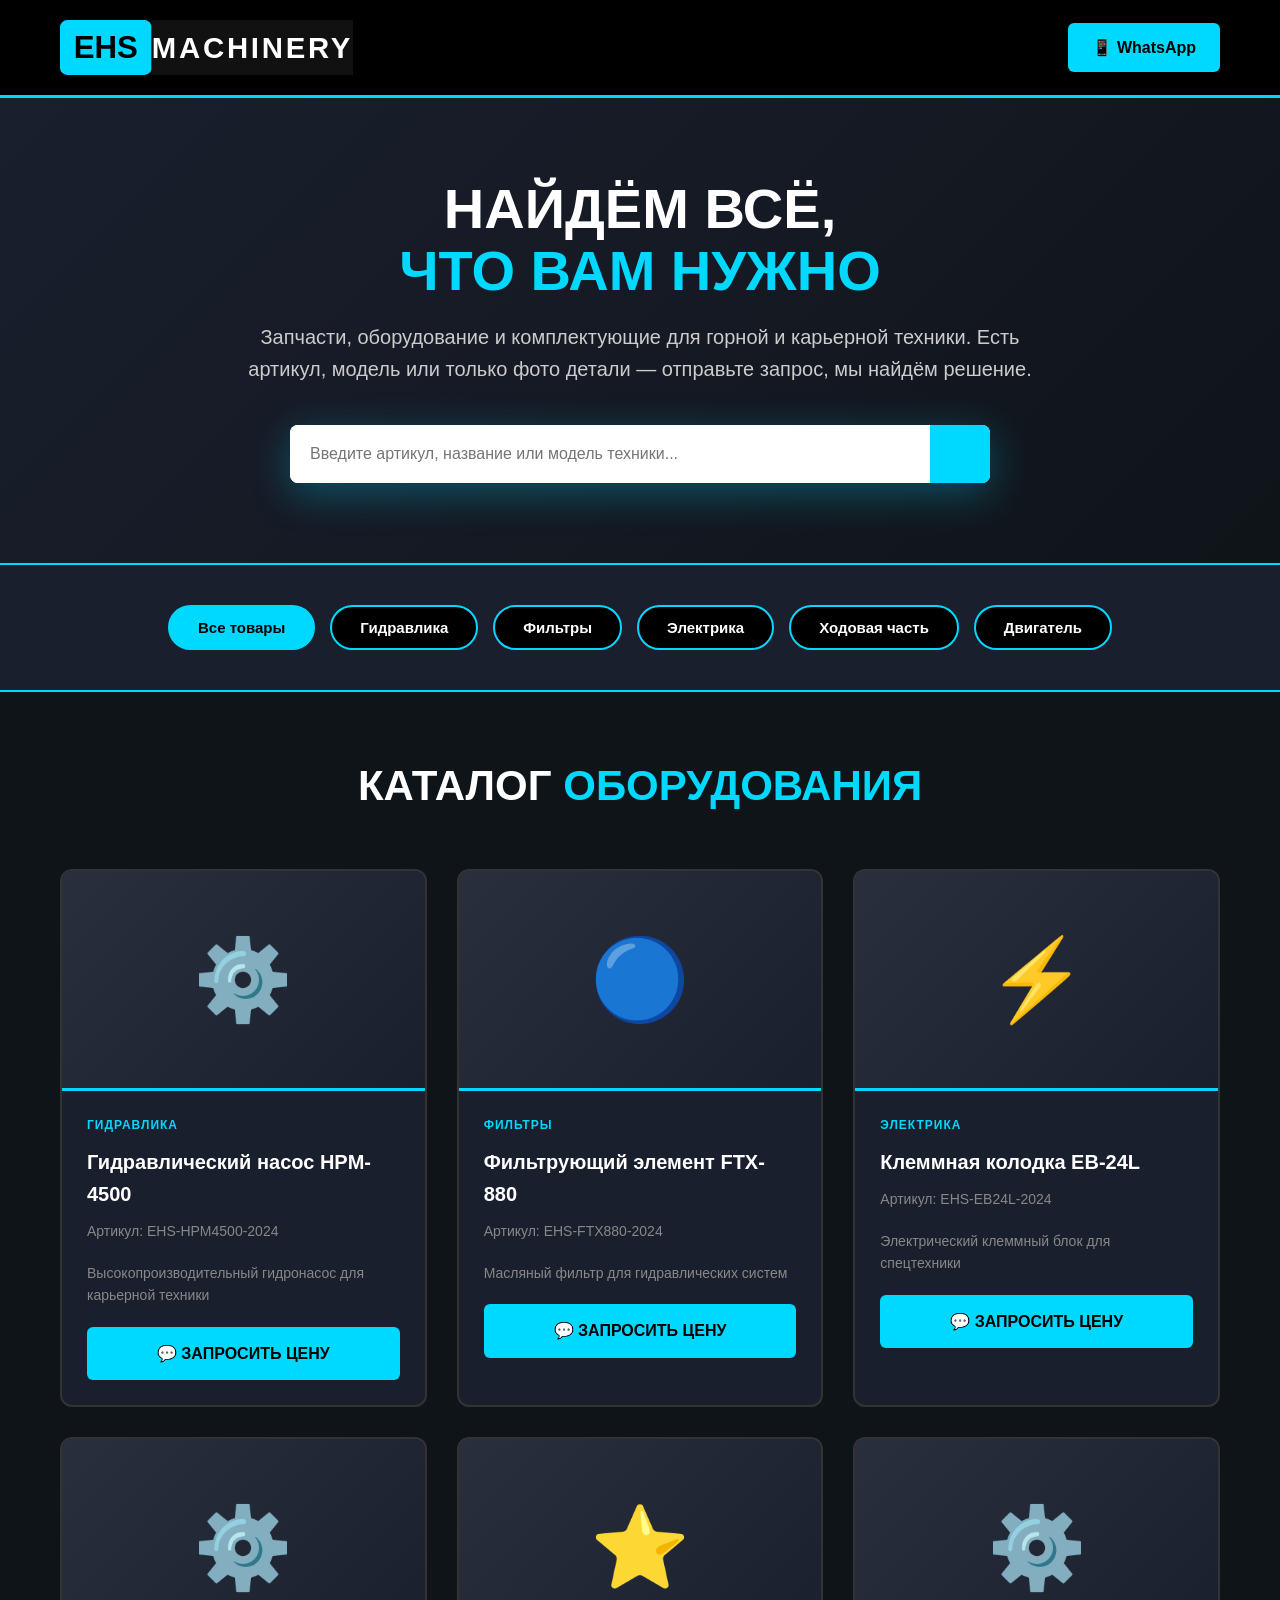
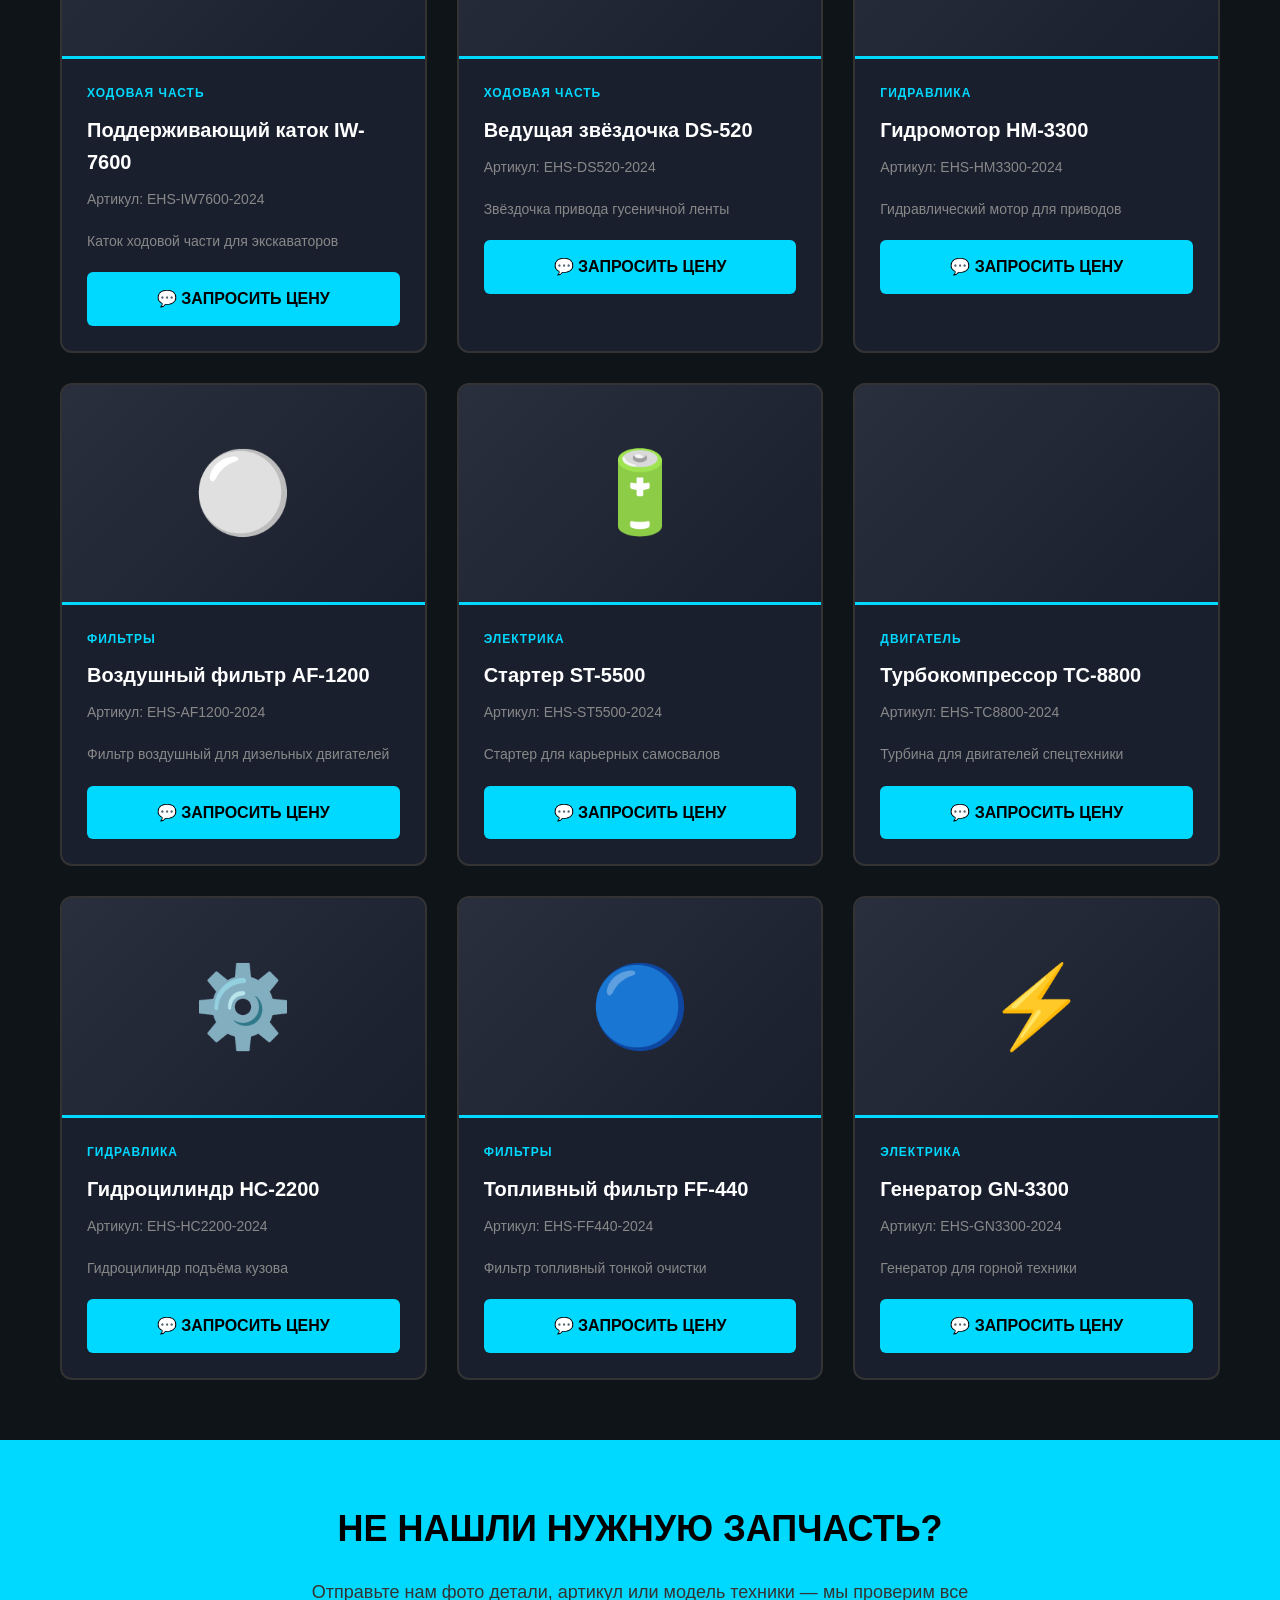
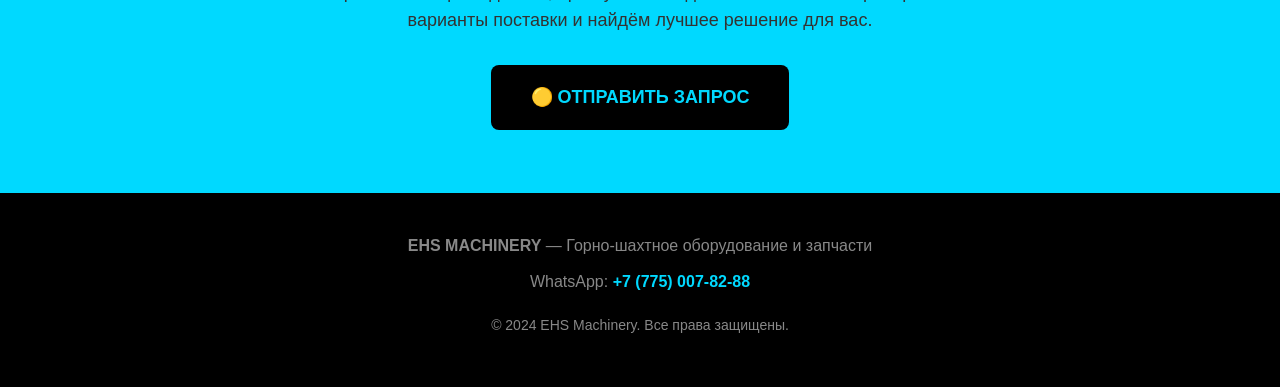
==== commit 6cde3881: "index.html" ====
--- a/index.html
+++ b/index.html
@@ -6,58 +6,66 @@
 <title>EHS MACHINERY — Каталог горно-шахтного оборудования</title>
 <style>
 * { margin: 0; padding: 0; box-sizing: border-box; }
-body { font-family: 'Segoe UI', Tahoma, Geneva, Verdana, sans-serif; background: #0a0a0a; color: #fff; line-height: 1.6; }
+body { font-family: 'Segoe UI', Tahoma, Geneva, Verdana, sans-serif; background: #0f1419; color: #fff; line-height: 1.6; }
 .container { max-width: 1200px; margin: 0 auto; padding: 0 20px; }
 
-.header { background: #000; padding: 20px 0; border-bottom: 3px solid #FFD700; }
+/* ИЗМЕНИЛИ ЦВЕТА: жёлтый → голубой */
+.header { background: #000; padding: 20px 0; border-bottom: 3px solid #00D9FF; }
 .header-content { display: flex; justify-content: space-between; align-items: center; flex-wrap: wrap; gap: 20px; }
 .logo { display: flex; align-items: center; }
 .logo svg { height: 55px; width: auto; }
-.whatsapp-btn { background: #FFD700; color: #000; padding: 12px 24px; text-decoration: none; font-weight: 800; border-radius: 6px; transition: all 0.3s; }
+
+/* Кнопка WhatsApp теперь голубая */
+.whatsapp-btn { background: #00D9FF; color: #000; padding: 12px 24px; text-decoration: none; font-weight: 800; border-radius: 6px; transition: all 0.3s; }
 .whatsapp-btn:hover { background: #fff; transform: translateY(-2px); }
 
-.hero { background: linear-gradient(135deg, #1a1a1a 0%, #0a0a0a 100%); padding: 80px 0; text-align: center; }
+/* Фон героя темнее */
+.hero { background: linear-gradient(135deg, #1a1f2e 0%, #0f1419 100%); padding: 80px 0; text-align: center; }
 .hero h1 { font-size: 56px; font-weight: 900; margin-bottom: 20px; line-height: 1.1; }
-.hero h1 span { color: #FFD700; }
+.hero h1 span { color: #00D9FF; }  /* Заголовок с голубым */
 .hero p { font-size: 20px; color: #ccc; max-width: 800px; margin: 0 auto 40px; }
 
 .search-container { max-width: 700px; margin: 0 auto; }
-.search-box { display: flex; background: #fff; border-radius: 8px; overflow: hidden; box-shadow: 0 10px 40px rgba(255, 215, 0, 0.2); }
+.search-box { display: flex; background: #fff; border-radius: 8px; overflow: hidden; box-shadow: 0 10px 40px rgba(0, 217, 255, 0.3); }
 .search-box input { flex: 1; padding: 20px; border: none; font-size: 16px; outline: none; }
-.search-box button { background: #FFD700; border: none; padding: 20px 30px; font-size: 20px; cursor: pointer; font-weight: 900; }
+.search-box button { background: #00D9FF; border: none; padding: 20px 30px; font-size: 20px; cursor: pointer; font-weight: 900; }
 .search-box button:hover { background: #fff; }
 
-.categories { background: #1a1a1a; padding: 40px 0; border-top: 2px solid #FFD700; border-bottom: 2px solid #FFD700; }
+/* Категории с голубой рамкой */
+.categories { background: #1a1f2e; padding: 40px 0; border-top: 2px solid #00D9FF; border-bottom: 2px solid #00D9FF; }
 .category-buttons { display: flex; justify-content: center; gap: 15px; flex-wrap: wrap; }
-.category-btn { background: #000; color: #fff; border: 2px solid #FFD700; padding: 12px 28px; border-radius: 30px; cursor: pointer; font-weight: 700; font-size: 15px; transition: all 0.3s; }
-.category-btn:hover, .category-btn.active { background: #FFD700; color: #000; }
+.category-btn { background: #000; color: #fff; border: 2px solid #00D9FF; padding: 12px 28px; border-radius: 30px; cursor: pointer; font-weight: 700; font-size: 15px; transition: all 0.3s; }
+.category-btn:hover, .category-btn.active { background: #00D9FF; color: #000; }
 
 .products-section { padding: 60px 0; }
 .section-title { text-align: center; font-size: 42px; font-weight: 900; margin-bottom: 50px; }
-.section-title span { color: #FFD700; }
+.section-title span { color: #00D9FF; }
 .products-grid { display: grid; grid-template-columns: repeat(auto-fill, minmax(300px, 1fr)); gap: 30px; }
-.product-card { background: #1a1a1a; border: 2px solid #333; border-radius: 12px; overflow: hidden; transition: all 0.3s; }
-.product-card:hover { border-color: #FFD700; transform: translateY(-5px); box-shadow: 0 10px 30px rgba(255, 215, 0, 0.3); }
-.product-image { height: 220px; background: linear-gradient(135deg, #2a2a2a 0%, #1a1a1a 100%); display: flex; align-items: center; justify-content: center; font-size: 80px; border-bottom: 3px solid #FFD700; }
+
+/* Карточки товаров */
+.product-card { background: #1a1f2e; border: 2px solid #333; border-radius: 12px; overflow: hidden; transition: all 0.3s; }
+.product-card:hover { border-color: #00D9FF; transform: translateY(-5px); box-shadow: 0 10px 30px rgba(0, 217, 255, 0.3); }
+.product-image { height: 220px; background: linear-gradient(135deg, #2a2f3e 0%, #1a1f2e 100%); display: flex; align-items: center; justify-content: center; font-size: 80px; border-bottom: 3px solid #00D9FF; }
 .product-info { padding: 25px; }
-.product-category { color: #FFD700; font-size: 12px; font-weight: 700; text-transform: uppercase; letter-spacing: 1px; margin-bottom: 10px; }
+.product-category { color: #00D9FF; font-size: 12px; font-weight: 700; text-transform: uppercase; letter-spacing: 1px; margin-bottom: 10px; }
 .product-name { font-size: 20px; font-weight: 800; margin-bottom: 10px; color: #fff; }
 .product-code { color: #888; font-size: 14px; margin-bottom: 20px; }
-.product-btn { display: block; background: #FFD700; color: #000; text-align: center; padding: 14px; text-decoration: none; font-weight: 800; border-radius: 6px; transition: all 0.3s; }
+.product-btn { display: block; background: #00D9FF; color: #000; text-align: center; padding: 14px; text-decoration: none; font-weight: 800; border-radius: 6px; transition: all 0.3s; }
 .product-btn:hover { background: #fff; transform: scale(1.05); }
 
-.request-section { background: #FFD700; padding: 60px 0; text-align: center; }
+/* Блок запроса */
+.request-section { background: #00D9FF; padding: 60px 0; text-align: center; }
 .request-section h2 { font-size: 36px; font-weight: 900; color: #000; margin-bottom: 20px; }
 .request-section p { font-size: 18px; color: #333; max-width: 700px; margin: 0 auto 30px; }
-.request-btn { display: inline-block; background: #000; color: #FFD700; padding: 18px 40px; text-decoration: none; font-weight: 900; font-size: 18px; border-radius: 8px; transition: all 0.3s; }
+.request-btn { display: inline-block; background: #000; color: #00D9FF; padding: 18px 40px; text-decoration: none; font-weight: 900; font-size: 18px; border-radius: 8px; transition: all 0.3s; }
 .request-btn:hover { background: #fff; color: #000; transform: scale(1.05); }
 
-.footer { background: #000; padding: 40px 0; text-align: center; border-top: 3px solid #FFD700; }
+.footer { background: #000; padding: 40px 0; text-align: center; border-top: 3px solid #00D9FF; }
 .footer p { color: #888; margin-bottom: 10px; }
-.footer a { color: #FFD700; text-decoration: none; font-weight: 700; }
+.footer a { color: #00D9FF; text-decoration: none; font-weight: 700; }
 
 .empty-state { text-align: center; padding: 60px 20px; color: #888; }
-.empty-state h3 { font-size: 28px; margin-bottom: 20px; color: #FFD700; }
+.empty-state h3 { font-size: 28px; margin-bottom: 20px; color: #00D9FF; }
 
 @media (max-width: 768px) {
     .hero h1 { font-size: 36px; }
@@ -72,7 +80,7 @@
     <div class="container header-content">
         <div class="logo">
             <svg viewBox="0 0 320 60" xmlns="http://www.w3.org/2000/svg">
-                <rect x="0" y="0" width="100" height="60" rx="8" fill="#FFD700"/>
+                <rect x="0" y="0" width="100" height="60" rx="8" fill="#00D9FF"/>
                 <rect x="100" y="0" width="220" height="60" rx="0" fill="#111"/>
                 <rect x="100" y="0" width="220" height="60" rx="8" fill="#111"/>
                 <text x="50" y="42" font-family="Arial Black, Arial, sans-serif" font-size="34" font-weight="900" fill="#000" text-anchor="middle">EHS</text>
@@ -90,7 +98,7 @@
         <div class="search-container">
             <div class="search-box">
                 <input type="search" id="searchInput" placeholder="Введите артикул, название или модель техники...">
-                <button onclick="filterProducts()">🔍</button>
+                <button onclick="filterProducts()"></button>
             </div>
         </div>
     </div>
@@ -138,15 +146,15 @@
 
 <script>
 const products = [
-    { id: 1, name: "Гидравлический насос HPM-4500", code: "EHS-HPM4500-2024", category: "hydraulic", icon: "️", description: "Высокопроизводительный гидронасос для карьерной техники" },
+    { id: 1, name: "Гидравлический насос HPM-4500", code: "EHS-HPM4500-2024", category: "hydraulic", icon: "⚙️", description: "Высокопроизводительный гидронасос для карьерной техники" },
     { id: 2, name: "Фильтрующий элемент FTX-880", code: "EHS-FTX880-2024", category: "filters", icon: "🔵", description: "Масляный фильтр для гидравлических систем" },
     { id: 3, name: "Клеммная колодка EB-24L", code: "EHS-EB24L-2024", category: "electrical", icon: "⚡", description: "Электрический клеммный блок для спецтехники" },
     { id: 4, name: "Поддерживающий каток IW-7600", code: "EHS-IW7600-2024", category: "undercarriage", icon: "⚙️", description: "Каток ходовой части для экскаваторов" },
     { id: 5, name: "Ведущая звёздочка DS-520", code: "EHS-DS520-2024", category: "undercarriage", icon: "⭐", description: "Звёздочка привода гусеничной ленты" },
     { id: 6, name: "Гидромотор HM-3300", code: "EHS-HM3300-2024", category: "hydraulic", icon: "⚙️", description: "Гидравлический мотор для приводов" },
-    { id: 7, name: "Воздушный фильтр AF-1200", code: "EHS-AF1200-2024", category: "filters", icon: "", description: "Фильтр воздушный для дизельных двигателей" },
+    { id: 7, name: "Воздушный фильтр AF-1200", code: "EHS-AF1200-2024", category: "filters", icon: "⚪", description: "Фильтр воздушный для дизельных двигателей" },
     { id: 8, name: "Стартер ST-5500", code: "EHS-ST5500-2024", category: "electrical", icon: "🔋", description: "Стартер для карьерных самосвалов" },
-    { id: 9, name: "Турбокомпрессор TC-8800", code: "EHS-TC8800-2024", category: "engine", icon: "🔧", description: "Турбина для двигателей спецтехники" },
+    { id: 9, name: "Турбокомпрессор TC-8800", code: "EHS-TC8800-2024", category: "engine", icon: "", description: "Турбина для двигателей спецтехники" },
     { id: 10, name: "Гидроцилиндр HC-2200", code: "EHS-HC2200-2024", category: "hydraulic", icon: "⚙️", description: "Гидроцилиндр подъёма кузова" },
     { id: 11, name: "Топливный фильтр FF-440", code: "EHS-FF440-2024", category: "filters", icon: "🔵", description: "Фильтр топливный тонкой очистки" },
     { id: 12, name: "Генератор GN-3300", code: "EHS-GN3300-2024", category: "electrical", icon: "⚡", description: "Генератор для горной техники" }
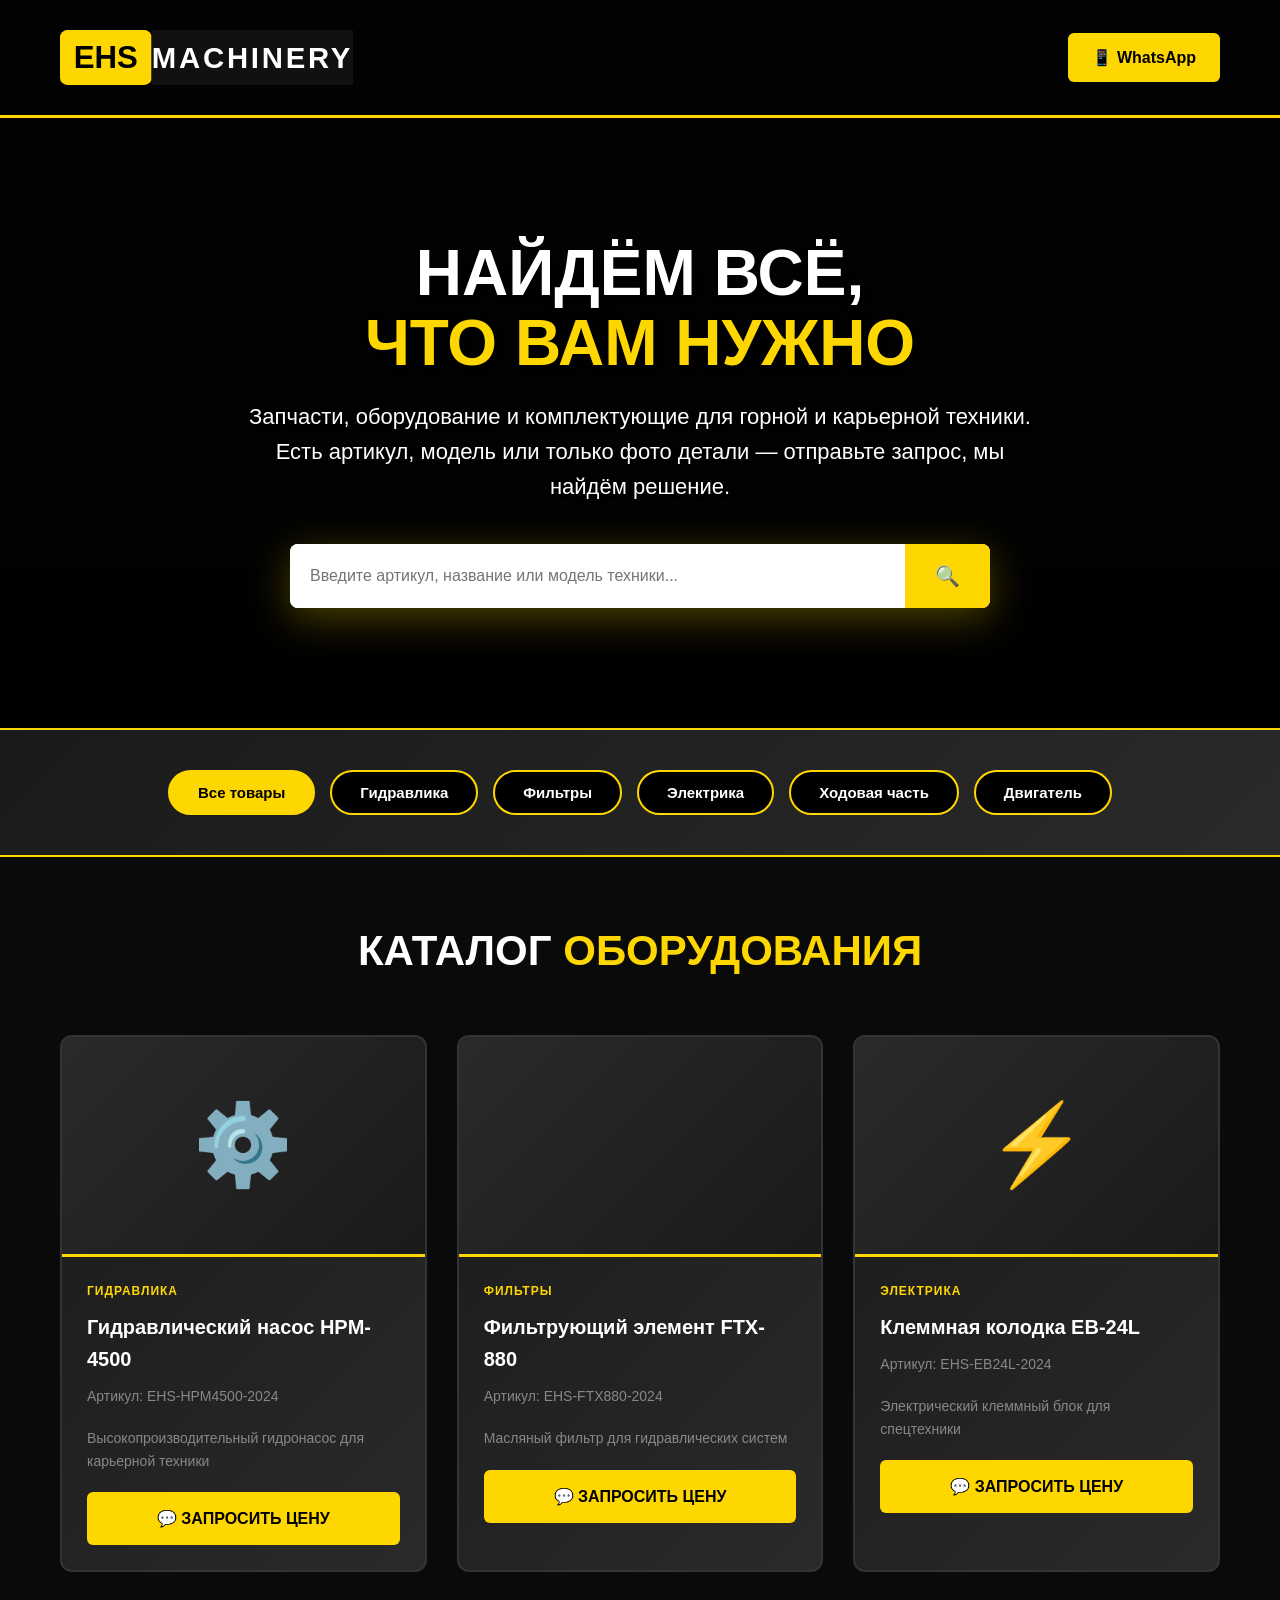
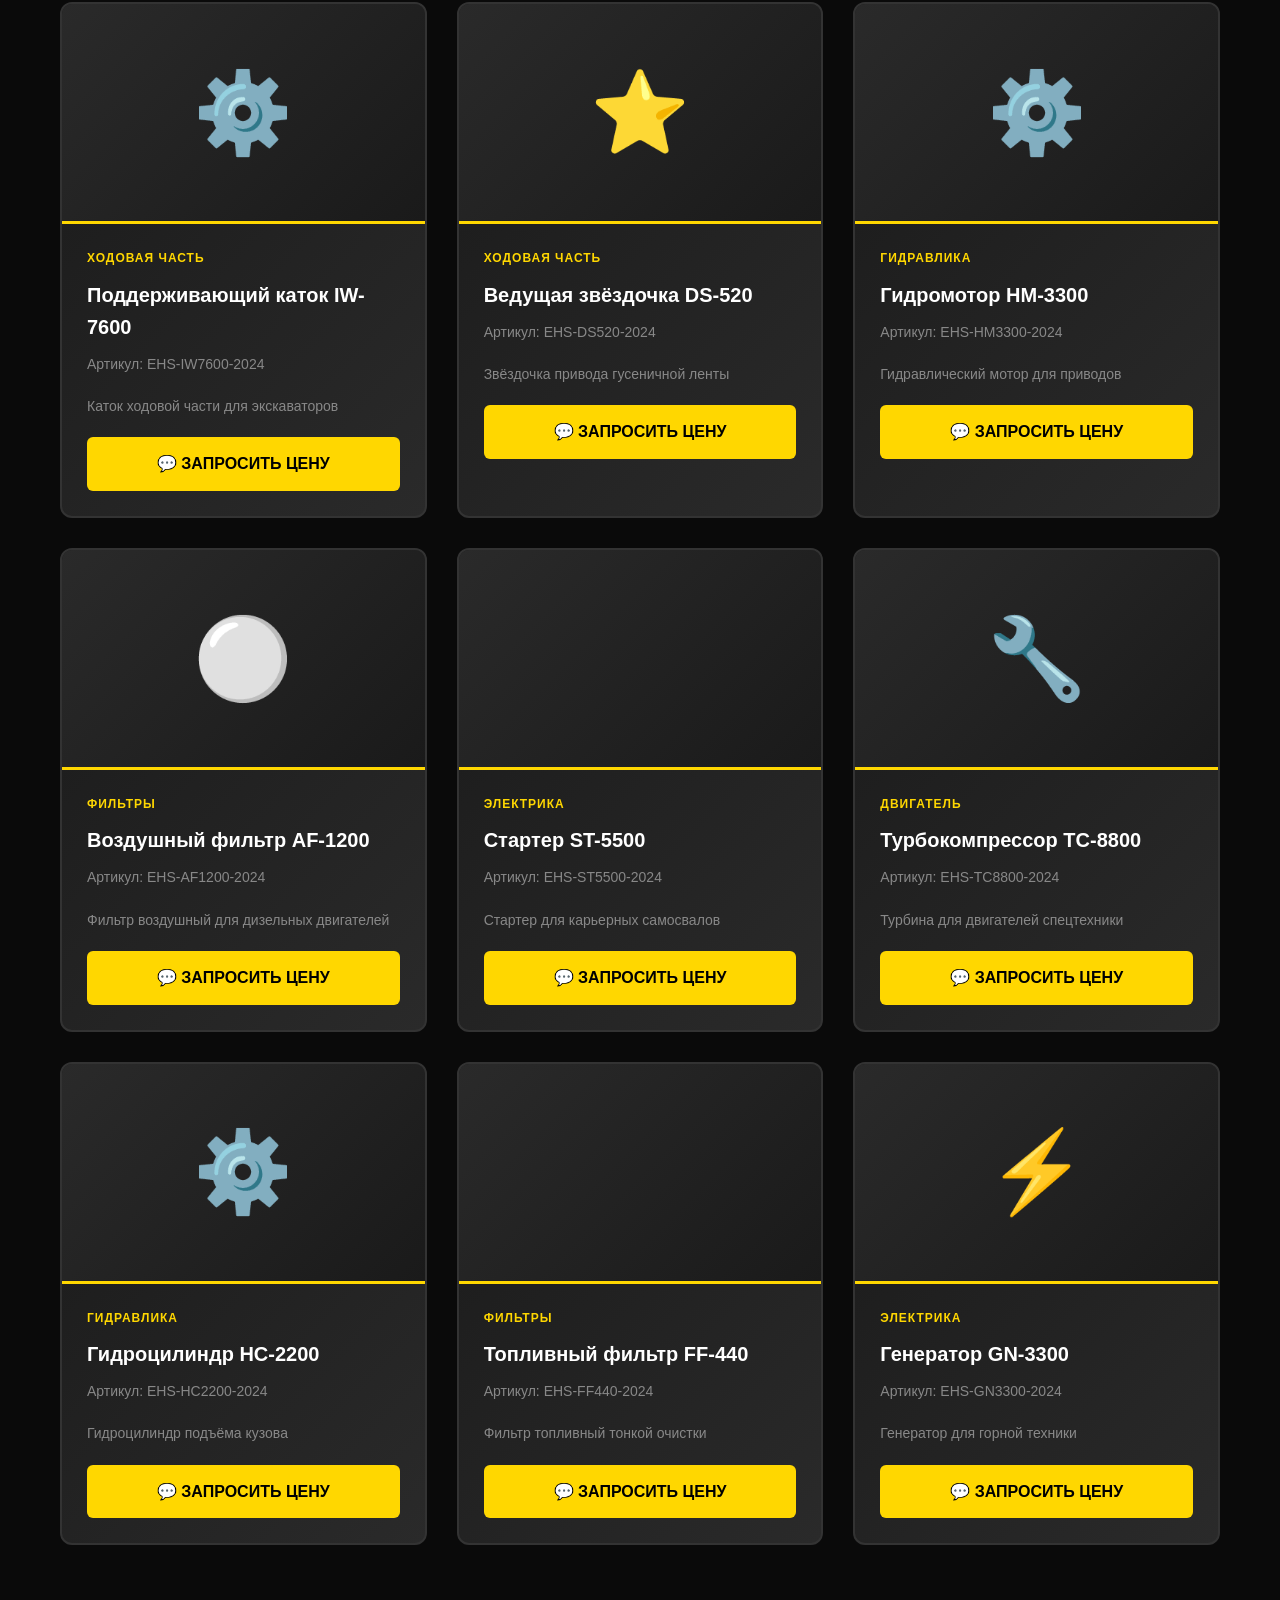
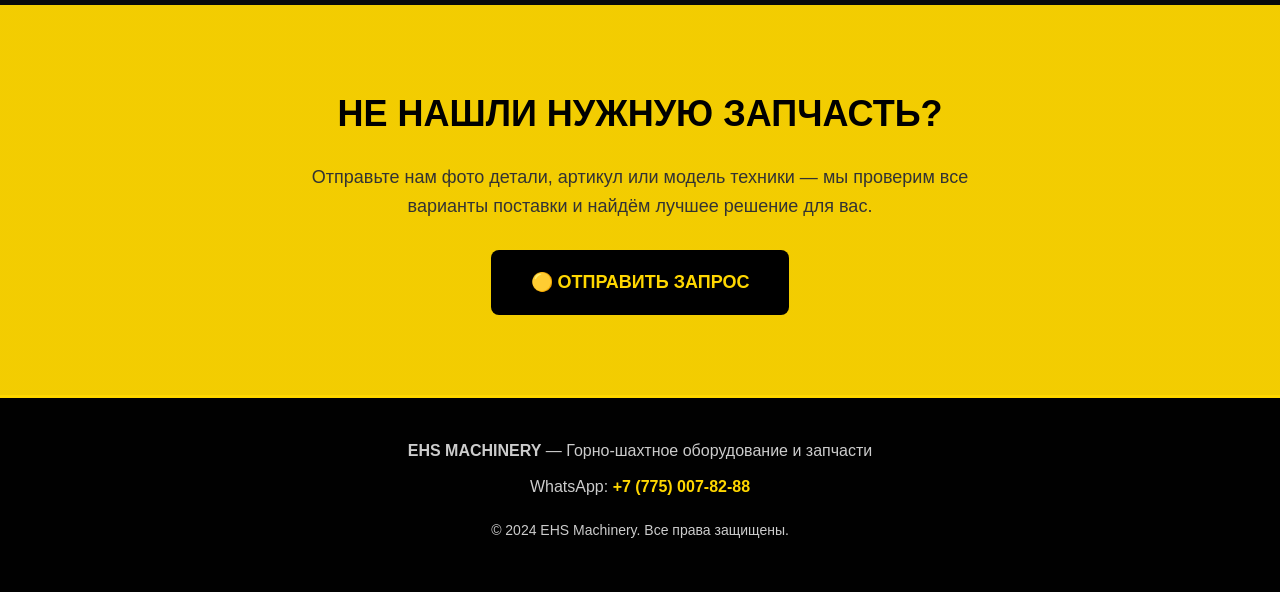
==== commit ba727909: "index.html" ====
--- a/index.html
+++ b/index.html
@@ -6,66 +6,106 @@
 <title>EHS MACHINERY — Каталог горно-шахтного оборудования</title>
 <style>
 * { margin: 0; padding: 0; box-sizing: border-box; }
-body { font-family: 'Segoe UI', Tahoma, Geneva, Verdana, sans-serif; background: #0f1419; color: #fff; line-height: 1.6; }
+body { font-family: 'Segoe UI', Tahoma, Geneva, Verdana, sans-serif; background: #0a0a0a; color: #fff; line-height: 1.6; }
 .container { max-width: 1200px; margin: 0 auto; padding: 0 20px; }
 
-/* ИЗМЕНИЛИ ЦВЕТА: жёлтый → голубой */
-.header { background: #000; padding: 20px 0; border-bottom: 3px solid #00D9FF; }
+/* ШАПКА С ФОНОМ */
+.header { 
+    background: linear-gradient(rgba(0,0,0,0.8), rgba(0,0,0,0.8)), url('https://images.unsplash.com/photo-1578321272176-b7bbc0679853?w=1920') center/cover;
+    padding: 30px 0; 
+    border-bottom: 3px solid #FFD700; 
+}
 .header-content { display: flex; justify-content: space-between; align-items: center; flex-wrap: wrap; gap: 20px; }
 .logo { display: flex; align-items: center; }
 .logo svg { height: 55px; width: auto; }
-
-/* Кнопка WhatsApp теперь голубая */
-.whatsapp-btn { background: #00D9FF; color: #000; padding: 12px 24px; text-decoration: none; font-weight: 800; border-radius: 6px; transition: all 0.3s; }
+.whatsapp-btn { background: #FFD700; color: #000; padding: 12px 24px; text-decoration: none; font-weight: 800; border-radius: 6px; transition: all 0.3s; }
 .whatsapp-btn:hover { background: #fff; transform: translateY(-2px); }
 
-/* Фон героя темнее */
-.hero { background: linear-gradient(135deg, #1a1f2e 0%, #0f1419 100%); padding: 80px 0; text-align: center; }
-.hero h1 { font-size: 56px; font-weight: 900; margin-bottom: 20px; line-height: 1.1; }
-.hero h1 span { color: #00D9FF; }  /* Заголовок с голубым */
-.hero p { font-size: 20px; color: #ccc; max-width: 800px; margin: 0 auto 40px; }
+/* ГЛАВНЫЙ БАННЕР С ФОТО КАРАТЕРА */
+.hero { 
+    background: linear-gradient(rgba(0,0,0,0.7), rgba(0,0,0,0.9)), url('https://images.unsplash.com/photo-1581094794329-c8112a89af12?w=1920') center/cover;
+    padding: 120px 0; 
+    text-align: center; 
+}
+.hero h1 { font-size: 64px; font-weight: 900; margin-bottom: 20px; line-height: 1.1; text-shadow: 2px 2px 10px rgba(0,0,0,0.8); }
+.hero h1 span { color: #FFD700; }
+.hero p { font-size: 22px; color: #fff; max-width: 800px; margin: 0 auto 40px; text-shadow: 1px 1px 5px rgba(0,0,0,0.8); }
 
 .search-container { max-width: 700px; margin: 0 auto; }
-.search-box { display: flex; background: #fff; border-radius: 8px; overflow: hidden; box-shadow: 0 10px 40px rgba(0, 217, 255, 0.3); }
+.search-box { display: flex; background: #fff; border-radius: 8px; overflow: hidden; box-shadow: 0 10px 40px rgba(255, 215, 0, 0.3); }
 .search-box input { flex: 1; padding: 20px; border: none; font-size: 16px; outline: none; }
-.search-box button { background: #00D9FF; border: none; padding: 20px 30px; font-size: 20px; cursor: pointer; font-weight: 900; }
+.search-box button { background: #FFD700; border: none; padding: 20px 30px; font-size: 20px; cursor: pointer; font-weight: 900; }
 .search-box button:hover { background: #fff; }
 
-/* Категории с голубой рамкой */
-.categories { background: #1a1f2e; padding: 40px 0; border-top: 2px solid #00D9FF; border-bottom: 2px solid #00D9FF; }
+/* КАТЕГОРИИ */
+.categories { 
+    background: linear-gradient(135deg, #1a1a1a 0%, #2a2a2a 100%);
+    padding: 40px 0; 
+    border-top: 2px solid #FFD700; 
+    border-bottom: 2px solid #FFD700; 
+}
 .category-buttons { display: flex; justify-content: center; gap: 15px; flex-wrap: wrap; }
-.category-btn { background: #000; color: #fff; border: 2px solid #00D9FF; padding: 12px 28px; border-radius: 30px; cursor: pointer; font-weight: 700; font-size: 15px; transition: all 0.3s; }
-.category-btn:hover, .category-btn.active { background: #00D9FF; color: #000; }
-
+.category-btn { background: #000; color: #fff; border: 2px solid #FFD700; padding: 12px 28px; border-radius: 30px; cursor: pointer; font-weight: 700; font-size: 15px; transition: all 0.3s; }
+.category-btn:hover, .category-btn.active { background: #FFD700; color: #000; }
+
+/* ТОВАРЫ */
 .products-section { padding: 60px 0; }
 .section-title { text-align: center; font-size: 42px; font-weight: 900; margin-bottom: 50px; }
-.section-title span { color: #00D9FF; }
+.section-title span { color: #FFD700; }
 .products-grid { display: grid; grid-template-columns: repeat(auto-fill, minmax(300px, 1fr)); gap: 30px; }
 
-/* Карточки товаров */
-.product-card { background: #1a1f2e; border: 2px solid #333; border-radius: 12px; overflow: hidden; transition: all 0.3s; }
-.product-card:hover { border-color: #00D9FF; transform: translateY(-5px); box-shadow: 0 10px 30px rgba(0, 217, 255, 0.3); }
-.product-image { height: 220px; background: linear-gradient(135deg, #2a2f3e 0%, #1a1f2e 100%); display: flex; align-items: center; justify-content: center; font-size: 80px; border-bottom: 3px solid #00D9FF; }
+/* КАРТОЧКИ С ФОНОМ */
+.product-card { 
+    background: linear-gradient(135deg, #1a1a1a 0%, #2a2a2a 100%);
+    border: 2px solid #333; 
+    border-radius: 12px; 
+    overflow: hidden; 
+    transition: all 0.3s; 
+}
+.product-card:hover { 
+    border-color: #FFD700; 
+    transform: translateY(-5px); 
+    box-shadow: 0 15px 40px rgba(255, 215, 0, 0.4); 
+}
+.product-image { 
+    height: 220px; 
+    background: linear-gradient(135deg, #2a2a2a 0%, #1a1a1a 100%);
+    display: flex; 
+    align-items: center; 
+    justify-content: center; 
+    font-size: 80px; 
+    border-bottom: 3px solid #FFD700; 
+}
 .product-info { padding: 25px; }
-.product-category { color: #00D9FF; font-size: 12px; font-weight: 700; text-transform: uppercase; letter-spacing: 1px; margin-bottom: 10px; }
+.product-category { color: #FFD700; font-size: 12px; font-weight: 700; text-transform: uppercase; letter-spacing: 1px; margin-bottom: 10px; }
 .product-name { font-size: 20px; font-weight: 800; margin-bottom: 10px; color: #fff; }
 .product-code { color: #888; font-size: 14px; margin-bottom: 20px; }
-.product-btn { display: block; background: #00D9FF; color: #000; text-align: center; padding: 14px; text-decoration: none; font-weight: 800; border-radius: 6px; transition: all 0.3s; }
+.product-btn { display: block; background: #FFD700; color: #000; text-align: center; padding: 14px; text-decoration: none; font-weight: 800; border-radius: 6px; transition: all 0.3s; }
 .product-btn:hover { background: #fff; transform: scale(1.05); }
 
-/* Блок запроса */
-.request-section { background: #00D9FF; padding: 60px 0; text-align: center; }
+/* БЛОК ЗАПРОСА С ФОНОМ */
+.request-section { 
+    background: linear-gradient(rgba(255,215,0,0.95), rgba(255,215,0,0.95)), url('https://images.unsplash.com/photo-1504307651254-35680f356dfd?w=1920') center/cover;
+    padding: 80px 0; 
+    text-align: center; 
+}
 .request-section h2 { font-size: 36px; font-weight: 900; color: #000; margin-bottom: 20px; }
 .request-section p { font-size: 18px; color: #333; max-width: 700px; margin: 0 auto 30px; }
-.request-btn { display: inline-block; background: #000; color: #00D9FF; padding: 18px 40px; text-decoration: none; font-weight: 900; font-size: 18px; border-radius: 8px; transition: all 0.3s; }
+.request-btn { display: inline-block; background: #000; color: #FFD700; padding: 18px 40px; text-decoration: none; font-weight: 900; font-size: 18px; border-radius: 8px; transition: all 0.3s; }
 .request-btn:hover { background: #fff; color: #000; transform: scale(1.05); }
 
-.footer { background: #000; padding: 40px 0; text-align: center; border-top: 3px solid #00D9FF; }
-.footer p { color: #888; margin-bottom: 10px; }
-.footer a { color: #00D9FF; text-decoration: none; font-weight: 700; }
+/* ПОДВАЛ */
+.footer { 
+    background: linear-gradient(rgba(0,0,0,0.95), rgba(0,0,0,0.95)), url('https://images.unsplash.com/photo-1565793298595-6a879b1d9492?w=1920') center/cover;
+    padding: 40px 0; 
+    text-align: center; 
+    border-top: 3px solid #FFD700; 
+}
+.footer p { color: #ccc; margin-bottom: 10px; }
+.footer a { color: #FFD700; text-decoration: none; font-weight: 700; }
 
 .empty-state { text-align: center; padding: 60px 20px; color: #888; }
-.empty-state h3 { font-size: 28px; margin-bottom: 20px; color: #00D9FF; }
+.empty-state h3 { font-size: 28px; margin-bottom: 20px; color: #FFD700; }
 
 @media (max-width: 768px) {
     .hero h1 { font-size: 36px; }
@@ -80,7 +120,7 @@
     <div class="container header-content">
         <div class="logo">
             <svg viewBox="0 0 320 60" xmlns="http://www.w3.org/2000/svg">
-                <rect x="0" y="0" width="100" height="60" rx="8" fill="#00D9FF"/>
+                <rect x="0" y="0" width="100" height="60" rx="8" fill="#FFD700"/>
                 <rect x="100" y="0" width="220" height="60" rx="0" fill="#111"/>
                 <rect x="100" y="0" width="220" height="60" rx="8" fill="#111"/>
                 <text x="50" y="42" font-family="Arial Black, Arial, sans-serif" font-size="34" font-weight="900" fill="#000" text-anchor="middle">EHS</text>
@@ -98,7 +138,7 @@
         <div class="search-container">
             <div class="search-box">
                 <input type="search" id="searchInput" placeholder="Введите артикул, название или модель техники...">
-                <button onclick="filterProducts()"></button>
+                <button onclick="filterProducts()">🔍</button>
             </div>
         </div>
     </div>
@@ -147,16 +187,16 @@
 <script>
 const products = [
     { id: 1, name: "Гидравлический насос HPM-4500", code: "EHS-HPM4500-2024", category: "hydraulic", icon: "⚙️", description: "Высокопроизводительный гидронасос для карьерной техники" },
-    { id: 2, name: "Фильтрующий элемент FTX-880", code: "EHS-FTX880-2024", category: "filters", icon: "🔵", description: "Масляный фильтр для гидравлических систем" },
+    { id: 2, name: "Фильтрующий элемент FTX-880", code: "EHS-FTX880-2024", category: "filters", icon: "", description: "Масляный фильтр для гидравлических систем" },
     { id: 3, name: "Клеммная колодка EB-24L", code: "EHS-EB24L-2024", category: "electrical", icon: "⚡", description: "Электрический клеммный блок для спецтехники" },
     { id: 4, name: "Поддерживающий каток IW-7600", code: "EHS-IW7600-2024", category: "undercarriage", icon: "⚙️", description: "Каток ходовой части для экскаваторов" },
     { id: 5, name: "Ведущая звёздочка DS-520", code: "EHS-DS520-2024", category: "undercarriage", icon: "⭐", description: "Звёздочка привода гусеничной ленты" },
     { id: 6, name: "Гидромотор HM-3300", code: "EHS-HM3300-2024", category: "hydraulic", icon: "⚙️", description: "Гидравлический мотор для приводов" },
     { id: 7, name: "Воздушный фильтр AF-1200", code: "EHS-AF1200-2024", category: "filters", icon: "⚪", description: "Фильтр воздушный для дизельных двигателей" },
-    { id: 8, name: "Стартер ST-5500", code: "EHS-ST5500-2024", category: "electrical", icon: "🔋", description: "Стартер для карьерных самосвалов" },
-    { id: 9, name: "Турбокомпрессор TC-8800", code: "EHS-TC8800-2024", category: "engine", icon: "", description: "Турбина для двигателей спецтехники" },
+    { id: 8, name: "Стартер ST-5500", code: "EHS-ST5500-2024", category: "electrical", icon: "", description: "Стартер для карьерных самосвалов" },
+    { id: 9, name: "Турбокомпрессор TC-8800", code: "EHS-TC8800-2024", category: "engine", icon: "🔧", description: "Турбина для двигателей спецтехники" },
     { id: 10, name: "Гидроцилиндр HC-2200", code: "EHS-HC2200-2024", category: "hydraulic", icon: "⚙️", description: "Гидроцилиндр подъёма кузова" },
-    { id: 11, name: "Топливный фильтр FF-440", code: "EHS-FF440-2024", category: "filters", icon: "🔵", description: "Фильтр топливный тонкой очистки" },
+    { id: 11, name: "Топливный фильтр FF-440", code: "EHS-FF440-2024", category: "filters", icon: "", description: "Фильтр топливный тонкой очистки" },
     { id: 12, name: "Генератор GN-3300", code: "EHS-GN3300-2024", category: "electrical", icon: "⚡", description: "Генератор для горной техники" }
 ];
 
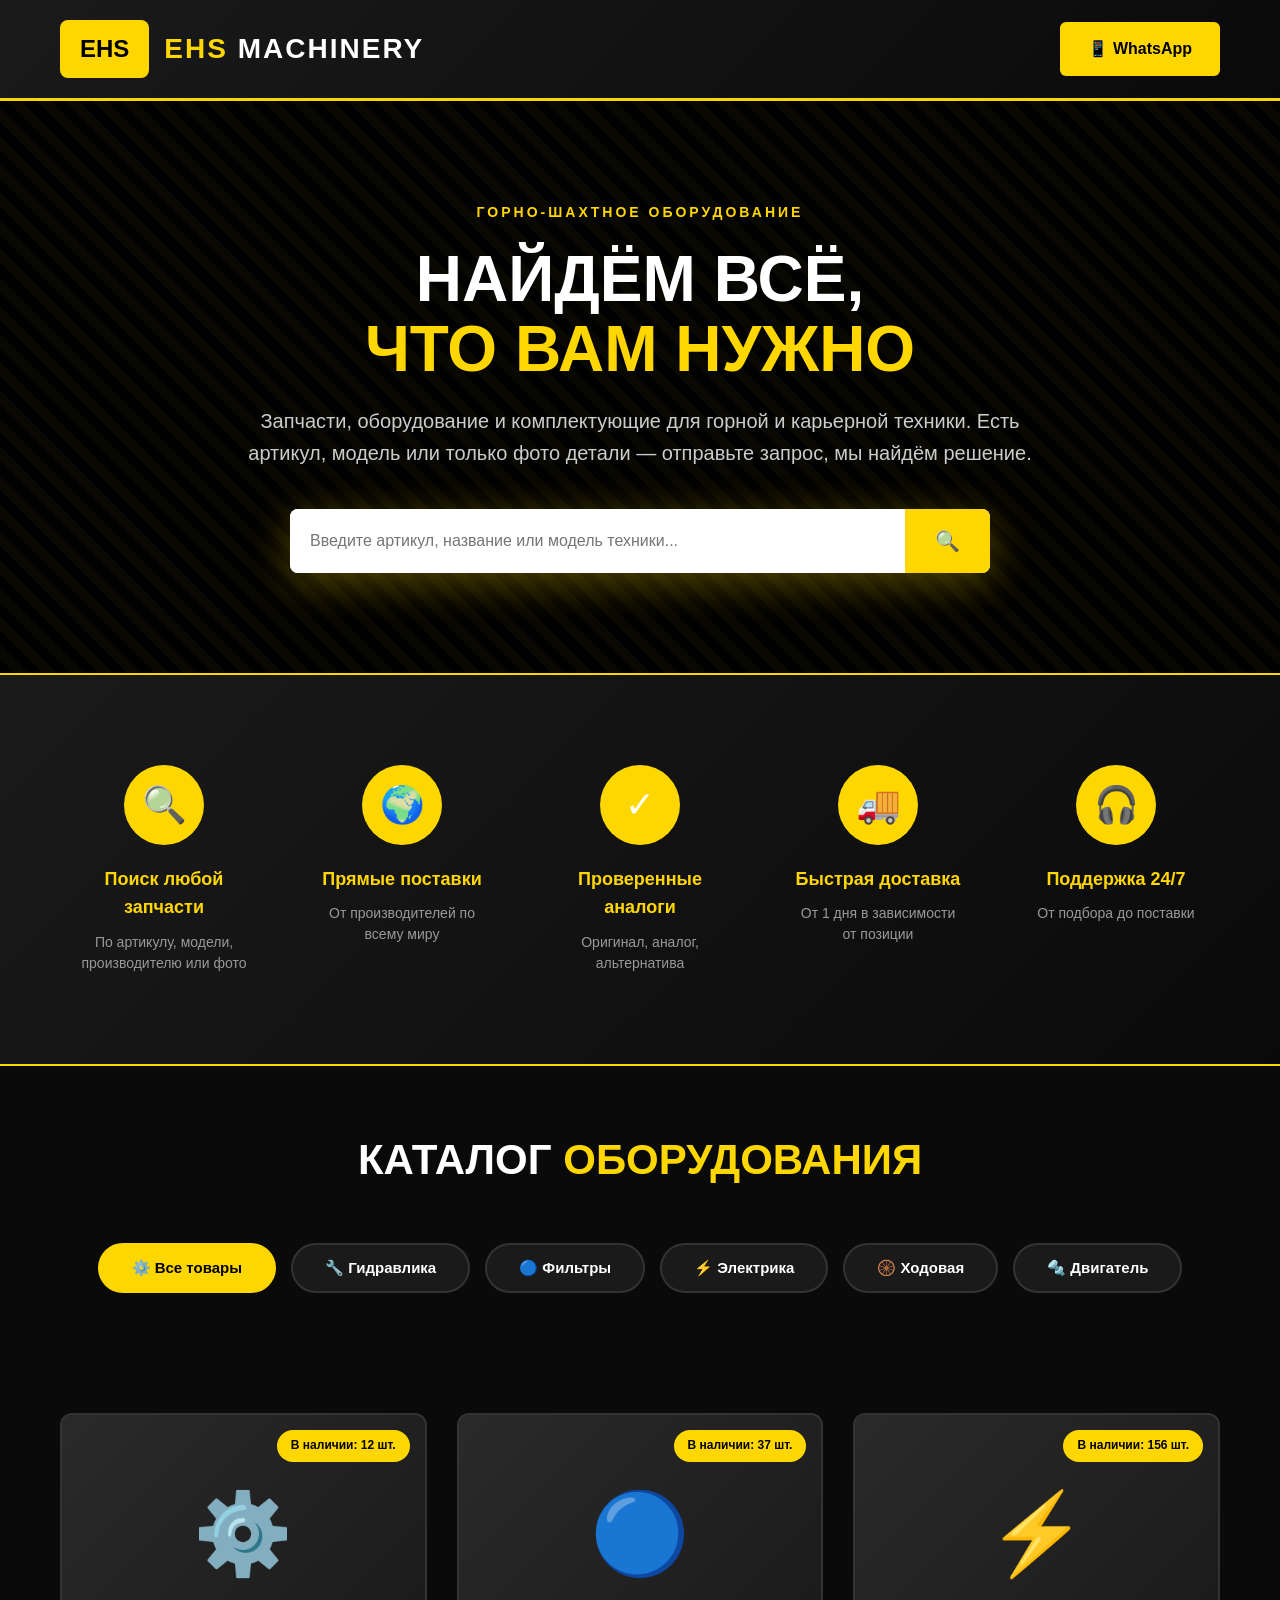
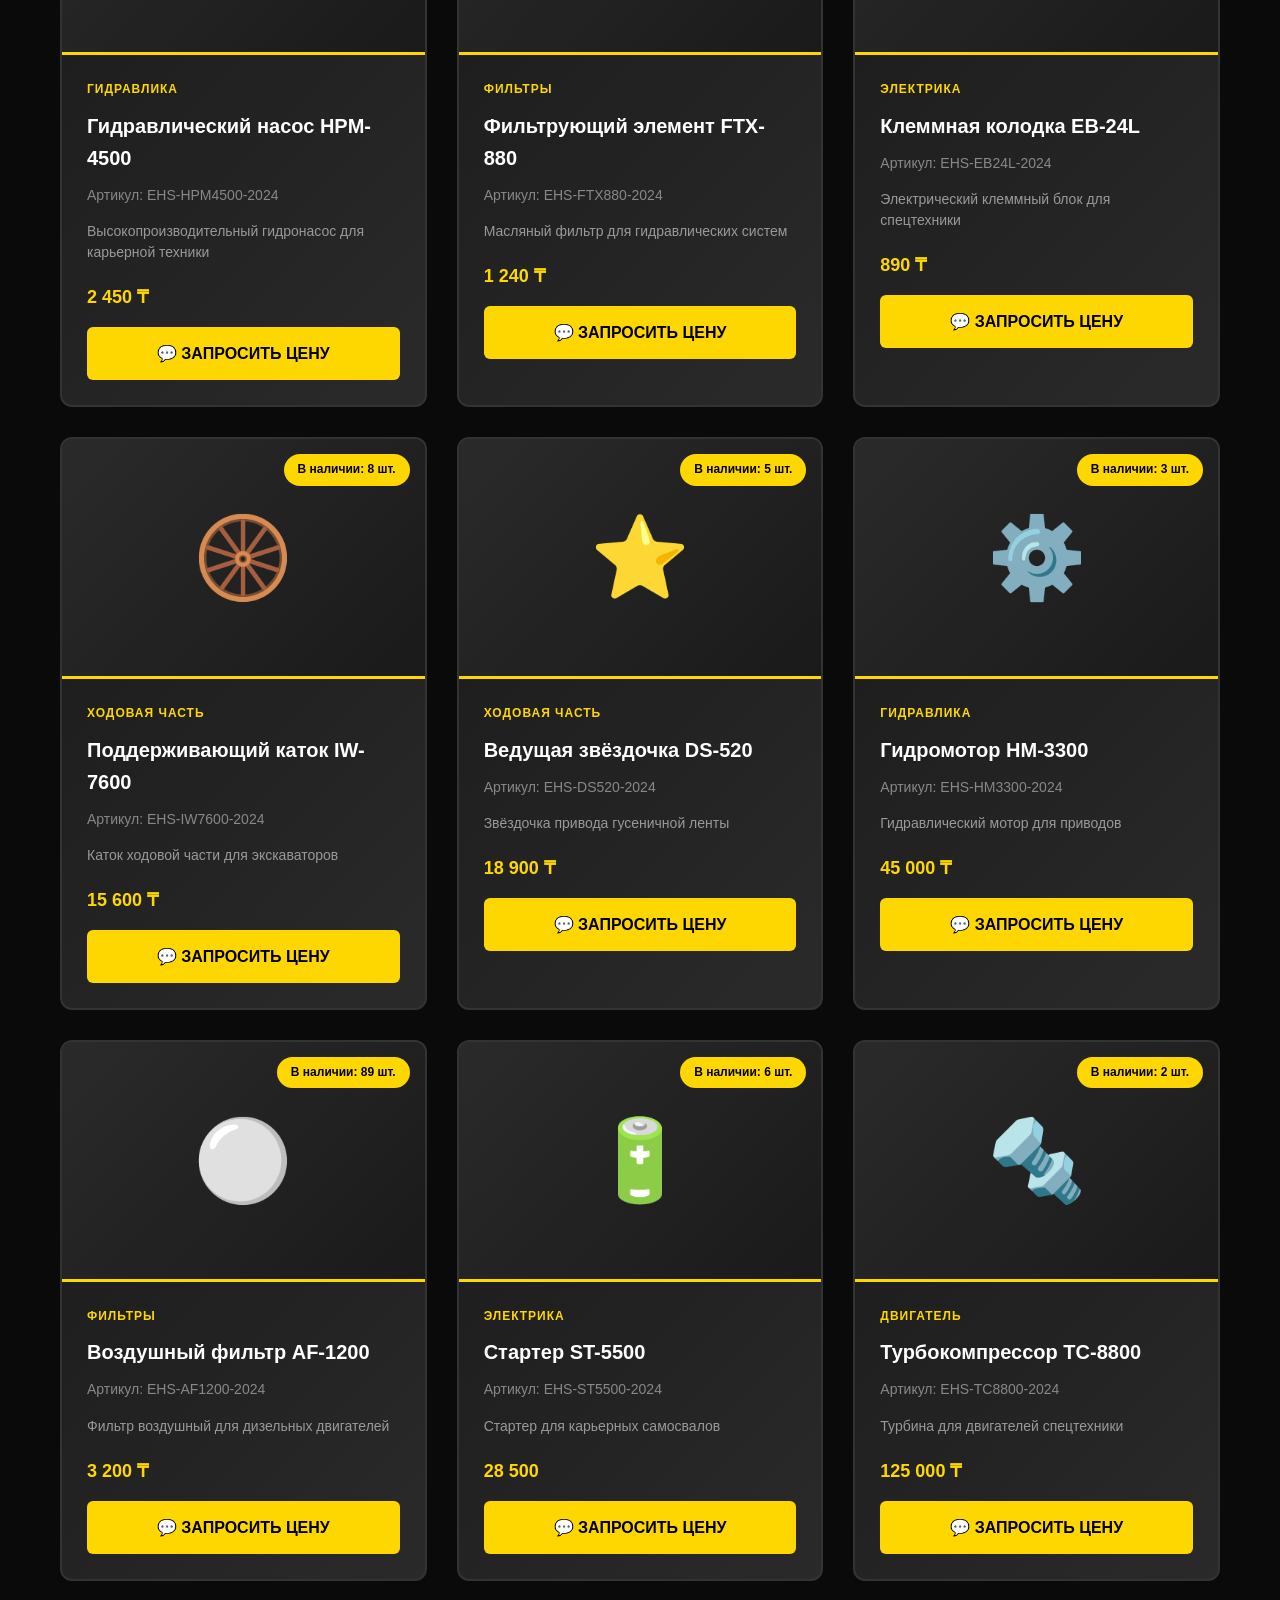
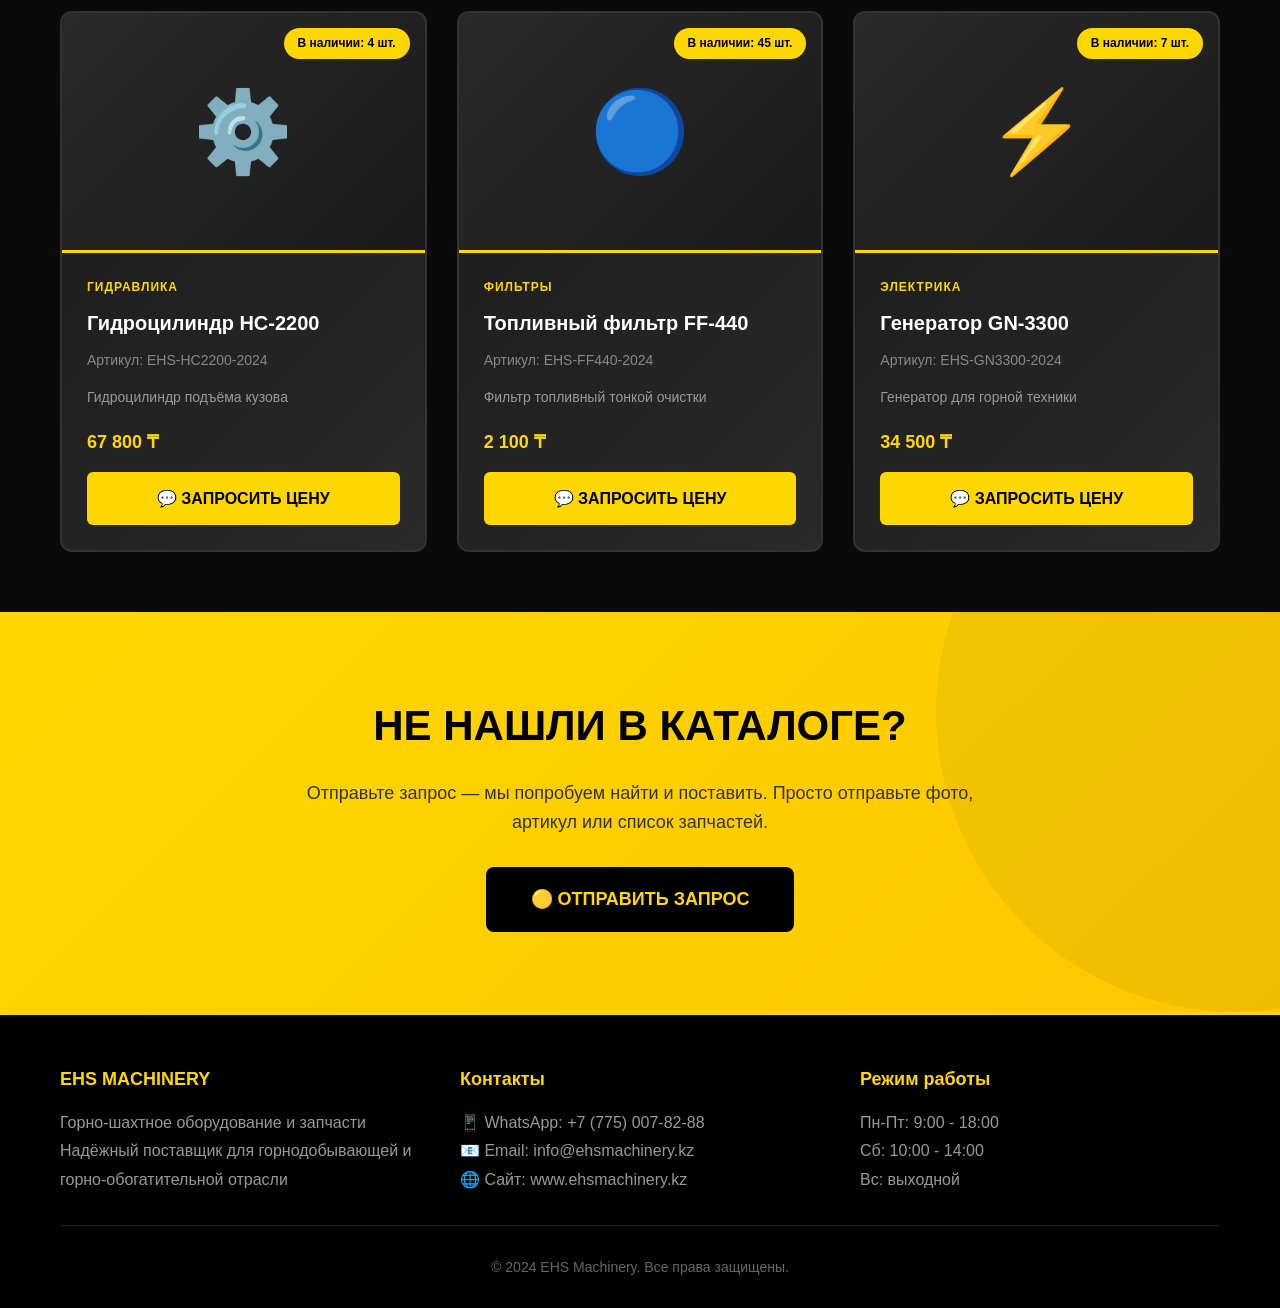
==== commit 3497060c: "index.html" ====
--- a/index.html
+++ b/index.html
@@ -3,109 +3,438 @@
 <head>
 <meta charset="UTF-8">
 <meta name="viewport" content="width=device-width, initial-scale=1.0">
-<title>EHS MACHINERY — Каталог горно-шахтного оборудования</title>
+<title>EHS MACHINERY — Горно-шахтное оборудование и запчасти</title>
 <style>
 * { margin: 0; padding: 0; box-sizing: border-box; }
-body { font-family: 'Segoe UI', Tahoma, Geneva, Verdana, sans-serif; background: #0a0a0a; color: #fff; line-height: 1.6; }
+
+body {
+    font-family: 'Segoe UI', Tahoma, Geneva, Verdana, sans-serif;
+    background: #0a0a0a;
+    color: #fff;
+    line-height: 1.6;
+}
+
 .container { max-width: 1200px; margin: 0 auto; padding: 0 20px; }
 
-/* ШАПКА С ФОНОМ */
-.header { 
-    background: linear-gradient(rgba(0,0,0,0.8), rgba(0,0,0,0.8)), url('https://images.unsplash.com/photo-1578321272176-b7bbc0679853?w=1920') center/cover;
-    padding: 30px 0; 
-    border-bottom: 3px solid #FFD700; 
-}
-.header-content { display: flex; justify-content: space-between; align-items: center; flex-wrap: wrap; gap: 20px; }
-.logo { display: flex; align-items: center; }
-.logo svg { height: 55px; width: auto; }
-.whatsapp-btn { background: #FFD700; color: #000; padding: 12px 24px; text-decoration: none; font-weight: 800; border-radius: 6px; transition: all 0.3s; }
-.whatsapp-btn:hover { background: #fff; transform: translateY(-2px); }
-
-/* ГЛАВНЫЙ БАННЕР С ФОТО КАРАТЕРА */
-.hero { 
-    background: linear-gradient(rgba(0,0,0,0.7), rgba(0,0,0,0.9)), url('https://images.unsplash.com/photo-1581094794329-c8112a89af12?w=1920') center/cover;
-    padding: 120px 0; 
-    text-align: center; 
-}
-.hero h1 { font-size: 64px; font-weight: 900; margin-bottom: 20px; line-height: 1.1; text-shadow: 2px 2px 10px rgba(0,0,0,0.8); }
+/* HEADER */
+.header {
+    background: linear-gradient(135deg, #1a1a1a 0%, #0a0a0a 100%);
+    padding: 20px 0;
+    border-bottom: 3px solid #FFD700;
+}
+
+.header-content {
+    display: flex;
+    justify-content: space-between;
+    align-items: center;
+    flex-wrap: wrap;
+    gap: 20px;
+}
+
+.logo {
+    display: flex;
+    align-items: center;
+    gap: 15px;
+}
+
+.logo-box {
+    background: #FFD700;
+    padding: 10px 20px;
+    border-radius: 8px;
+    font-weight: 900;
+    font-size: 24px;
+    color: #000;
+}
+
+.logo-text {
+    font-size: 28px;
+    font-weight: 900;
+    letter-spacing: 2px;
+}
+
+.logo-text span { color: #FFD700; }
+
+.whatsapp-btn {
+    background: #FFD700;
+    color: #000;
+    padding: 14px 28px;
+    text-decoration: none;
+    font-weight: 800;
+    border-radius: 6px;
+    transition: all 0.3s;
+    display: flex;
+    align-items: center;
+    gap: 8px;
+}
+
+.whatsapp-btn:hover {
+    background: #fff;
+    transform: translateY(-2px);
+}
+
+/* HERO SECTION */
+.hero {
+    background: linear-gradient(rgba(0,0,0,0.85), rgba(0,0,0,0.9)), 
+                url('https://images.unsplash.com/photo-1578321272176-b7bbc0679853?w=1920') center/cover;
+    padding: 100px 0;
+    text-align: center;
+    position: relative;
+}
+
+.hero::before {
+    content: '';
+    position: absolute;
+    top: 0; left: 0; right: 0; bottom: 0;
+    background: repeating-linear-gradient(
+        45deg,
+        transparent,
+        transparent 10px,
+        rgba(255, 215, 0, 0.03) 10px,
+        rgba(255, 215, 0, 0.03) 20px
+    );
+}
+
+.hero-content { position: relative; z-index: 1; }
+
+.hero-subtitle {
+    color: #FFD700;
+    font-size: 14px;
+    font-weight: 700;
+    letter-spacing: 3px;
+    text-transform: uppercase;
+    margin-bottom: 20px;
+}
+
+.hero h1 {
+    font-size: 64px;
+    font-weight: 900;
+    margin-bottom: 20px;
+    line-height: 1.1;
+    text-transform: uppercase;
+}
+
 .hero h1 span { color: #FFD700; }
-.hero p { font-size: 22px; color: #fff; max-width: 800px; margin: 0 auto 40px; text-shadow: 1px 1px 5px rgba(0,0,0,0.8); }
-
+
+.hero p {
+    font-size: 20px;
+    color: #ccc;
+    max-width: 800px;
+    margin: 0 auto 40px;
+}
+
+/* SEARCH */
 .search-container { max-width: 700px; margin: 0 auto; }
-.search-box { display: flex; background: #fff; border-radius: 8px; overflow: hidden; box-shadow: 0 10px 40px rgba(255, 215, 0, 0.3); }
-.search-box input { flex: 1; padding: 20px; border: none; font-size: 16px; outline: none; }
-.search-box button { background: #FFD700; border: none; padding: 20px 30px; font-size: 20px; cursor: pointer; font-weight: 900; }
+.search-box {
+    display: flex;
+    background: #fff;
+    border-radius: 8px;
+    overflow: hidden;
+    box-shadow: 0 10px 40px rgba(255, 215, 0, 0.3);
+}
+.search-box input {
+    flex: 1;
+    padding: 20px;
+    border: none;
+    font-size: 16px;
+    outline: none;
+}
+.search-box button {
+    background: #FFD700;
+    border: none;
+    padding: 20px 30px;
+    font-size: 20px;
+    cursor: pointer;
+    font-weight: 900;
+}
 .search-box button:hover { background: #fff; }
 
-/* КАТЕГОРИИ */
-.categories { 
+/* FEATURES */
+.features {
+    background: linear-gradient(135deg, #1a1a1a 0%, #0a0a0a 100%);
+    padding: 60px 0;
+    border-top: 2px solid #FFD700;
+    border-bottom: 2px solid #FFD700;
+}
+
+.features-grid {
+    display: grid;
+    grid-template-columns: repeat(auto-fit, minmax(200px, 1fr));
+    gap: 30px;
+}
+
+.feature {
+    text-align: center;
+    padding: 30px 20px;
+}
+
+.feature-icon {
+    width: 80px;
+    height: 80px;
+    background: #FFD700;
+    border-radius: 50%;
+    display: flex;
+    align-items: center;
+    justify-content: center;
+    margin: 0 auto 20px;
+    font-size: 36px;
+}
+
+.feature h3 {
+    font-size: 18px;
+    margin-bottom: 10px;
+    color: #FFD700;
+}
+
+.feature p {
+    font-size: 14px;
+    color: #999;
+    line-height: 1.5;
+}
+
+/* CATEGORIES */
+.categories {
+    background: #0a0a0a;
+    padding: 60px 0;
+}
+
+.section-header {
+    text-align: center;
+    margin-bottom: 50px;
+}
+
+.section-header h2 {
+    font-size: 42px;
+    font-weight: 900;
+    margin-bottom: 15px;
+}
+
+.section-header h2 span { color: #FFD700; }
+
+.category-buttons {
+    display: flex;
+    justify-content: center;
+    gap: 15px;
+    flex-wrap: wrap;
+}
+
+.category-btn {
+    background: #1a1a1a;
+    color: #fff;
+    border: 2px solid #333;
+    padding: 14px 32px;
+    border-radius: 30px;
+    cursor: pointer;
+    font-weight: 700;
+    font-size: 15px;
+    transition: all 0.3s;
+    display: flex;
+    align-items: center;
+    gap: 10px;
+}
+
+.category-btn:hover,
+.category-btn.active {
+    background: #FFD700;
+    color: #000;
+    border-color: #FFD700;
+}
+
+/* PRODUCTS */
+.products-section { padding: 60px 0; }
+
+.products-grid {
+    display: grid;
+    grid-template-columns: repeat(auto-fill, minmax(320px, 1fr));
+    gap: 30px;
+}
+
+.product-card {
     background: linear-gradient(135deg, #1a1a1a 0%, #2a2a2a 100%);
-    padding: 40px 0; 
-    border-top: 2px solid #FFD700; 
-    border-bottom: 2px solid #FFD700; 
-}
-.category-buttons { display: flex; justify-content: center; gap: 15px; flex-wrap: wrap; }
-.category-btn { background: #000; color: #fff; border: 2px solid #FFD700; padding: 12px 28px; border-radius: 30px; cursor: pointer; font-weight: 700; font-size: 15px; transition: all 0.3s; }
-.category-btn:hover, .category-btn.active { background: #FFD700; color: #000; }
-
-/* ТОВАРЫ */
-.products-section { padding: 60px 0; }
-.section-title { text-align: center; font-size: 42px; font-weight: 900; margin-bottom: 50px; }
-.section-title span { color: #FFD700; }
-.products-grid { display: grid; grid-template-columns: repeat(auto-fill, minmax(300px, 1fr)); gap: 30px; }
-
-/* КАРТОЧКИ С ФОНОМ */
-.product-card { 
-    background: linear-gradient(135deg, #1a1a1a 0%, #2a2a2a 100%);
-    border: 2px solid #333; 
-    border-radius: 12px; 
-    overflow: hidden; 
-    transition: all 0.3s; 
-}
-.product-card:hover { 
-    border-color: #FFD700; 
-    transform: translateY(-5px); 
-    box-shadow: 0 15px 40px rgba(255, 215, 0, 0.4); 
-}
-.product-image { 
-    height: 220px; 
+    border: 2px solid #333;
+    border-radius: 12px;
+    overflow: hidden;
+    transition: all 0.3s;
+}
+
+.product-card:hover {
+    border-color: #FFD700;
+    transform: translateY(-5px);
+    box-shadow: 0 15px 40px rgba(255, 215, 0, 0.3);
+}
+
+.product-image {
+    height: 240px;
     background: linear-gradient(135deg, #2a2a2a 0%, #1a1a1a 100%);
-    display: flex; 
-    align-items: center; 
-    justify-content: center; 
-    font-size: 80px; 
-    border-bottom: 3px solid #FFD700; 
-}
+    display: flex;
+    align-items: center;
+    justify-content: center;
+    font-size: 80px;
+    border-bottom: 3px solid #FFD700;
+    position: relative;
+}
+
+.product-badge {
+    position: absolute;
+    top: 15px;
+    right: 15px;
+    background: #FFD700;
+    color: #000;
+    padding: 6px 14px;
+    border-radius: 20px;
+    font-size: 12px;
+    font-weight: 800;
+}
+
 .product-info { padding: 25px; }
-.product-category { color: #FFD700; font-size: 12px; font-weight: 700; text-transform: uppercase; letter-spacing: 1px; margin-bottom: 10px; }
-.product-name { font-size: 20px; font-weight: 800; margin-bottom: 10px; color: #fff; }
-.product-code { color: #888; font-size: 14px; margin-bottom: 20px; }
-.product-btn { display: block; background: #FFD700; color: #000; text-align: center; padding: 14px; text-decoration: none; font-weight: 800; border-radius: 6px; transition: all 0.3s; }
-.product-btn:hover { background: #fff; transform: scale(1.05); }
-
-/* БЛОК ЗАПРОСА С ФОНОМ */
-.request-section { 
-    background: linear-gradient(rgba(255,215,0,0.95), rgba(255,215,0,0.95)), url('https://images.unsplash.com/photo-1504307651254-35680f356dfd?w=1920') center/cover;
-    padding: 80px 0; 
-    text-align: center; 
-}
-.request-section h2 { font-size: 36px; font-weight: 900; color: #000; margin-bottom: 20px; }
-.request-section p { font-size: 18px; color: #333; max-width: 700px; margin: 0 auto 30px; }
-.request-btn { display: inline-block; background: #000; color: #FFD700; padding: 18px 40px; text-decoration: none; font-weight: 900; font-size: 18px; border-radius: 8px; transition: all 0.3s; }
-.request-btn:hover { background: #fff; color: #000; transform: scale(1.05); }
-
-/* ПОДВАЛ */
-.footer { 
-    background: linear-gradient(rgba(0,0,0,0.95), rgba(0,0,0,0.95)), url('https://images.unsplash.com/photo-1565793298595-6a879b1d9492?w=1920') center/cover;
-    padding: 40px 0; 
-    text-align: center; 
-    border-top: 3px solid #FFD700; 
-}
-.footer p { color: #ccc; margin-bottom: 10px; }
-.footer a { color: #FFD700; text-decoration: none; font-weight: 700; }
-
-.empty-state { text-align: center; padding: 60px 20px; color: #888; }
-.empty-state h3 { font-size: 28px; margin-bottom: 20px; color: #FFD700; }
+
+.product-category {
+    color: #FFD700;
+    font-size: 12px;
+    font-weight: 700;
+    text-transform: uppercase;
+    letter-spacing: 1px;
+    margin-bottom: 10px;
+}
+
+.product-name {
+    font-size: 20px;
+    font-weight: 800;
+    margin-bottom: 10px;
+    color: #fff;
+}
+
+.product-code {
+    color: #888;
+    font-size: 14px;
+    margin-bottom: 15px;
+}
+
+.product-description {
+    color: #999;
+    font-size: 14px;
+    margin-bottom: 20px;
+    line-height: 1.5;
+}
+
+.product-btn {
+    display: block;
+    background: #FFD700;
+    color: #000;
+    text-align: center;
+    padding: 14px;
+    text-decoration: none;
+    font-weight: 800;
+    border-radius: 6px;
+    transition: all 0.3s;
+}
+
+.product-btn:hover {
+    background: #fff;
+    transform: scale(1.05);
+}
+
+/* REQUEST SECTION */
+.request-section {
+    background: linear-gradient(135deg, #FFD700 0%, #FFC700 100%);
+    padding: 80px 0;
+    text-align: center;
+    position: relative;
+    overflow: hidden;
+}
+
+.request-section::before {
+    content: '';
+    position: absolute;
+    top: -50%;
+    right: -20%;
+    width: 600px;
+    height: 600px;
+    background: rgba(0,0,0,0.05);
+    border-radius: 50%;
+}
+
+.request-content { position: relative; z-index: 1; }
+
+.request-section h2 {
+    font-size: 42px;
+    font-weight: 900;
+    color: #000;
+    margin-bottom: 20px;
+}
+
+.request-section p {
+    font-size: 18px;
+    color: #333;
+    max-width: 700px;
+    margin: 0 auto 30px;
+}
+
+.request-btn {
+    display: inline-block;
+    background: #000;
+    color: #FFD700;
+    padding: 18px 45px;
+    text-decoration: none;
+    font-weight: 900;
+    font-size: 18px;
+    border-radius: 8px;
+    transition: all 0.3s;
+}
+
+.request-btn:hover {
+    background: #fff;
+    color: #000;
+    transform: scale(1.05);
+}
+
+/* FOOTER */
+.footer {
+    background: #000;
+    padding: 50px 0 30px;
+    border-top: 3px solid #FFD700;
+}
+
+.footer-content {
+    display: grid;
+    grid-template-columns: repeat(auto-fit, minmax(250px, 1fr));
+    gap: 40px;
+    margin-bottom: 30px;
+}
+
+.footer-section h3 {
+    color: #FFD700;
+    font-size: 18px;
+    margin-bottom: 15px;
+}
+
+.footer-section p,
+.footer-section a {
+    color: #999;
+    text-decoration: none;
+    line-height: 1.8;
+}
+
+.footer-section a:hover { color: #FFD700; }
+
+.footer-bottom {
+    text-align: center;
+    padding-top: 30px;
+    border-top: 1px solid #222;
+    color: #666;
+    font-size: 14px;
+}
+
+.empty-state {
+    text-align: center;
+    padding: 60px 20px;
+    color: #888;
+}
+
+.empty-state h3 {
+    font-size: 28px;
+    margin-bottom: 20px;
+    color: #FFD700;
+}
 
 @media (max-width: 768px) {
     .hero h1 { font-size: 36px; }
@@ -116,25 +445,26 @@
 </head>
 <body>
 
+<!-- Header -->
 <header class="header">
     <div class="container header-content">
         <div class="logo">
-            <svg viewBox="0 0 320 60" xmlns="http://www.w3.org/2000/svg">
-                <rect x="0" y="0" width="100" height="60" rx="8" fill="#FFD700"/>
-                <rect x="100" y="0" width="220" height="60" rx="0" fill="#111"/>
-                <rect x="100" y="0" width="220" height="60" rx="8" fill="#111"/>
-                <text x="50" y="42" font-family="Arial Black, Arial, sans-serif" font-size="34" font-weight="900" fill="#000" text-anchor="middle">EHS</text>
-                <text x="210" y="42" font-family="Arial Black, Arial, sans-serif" font-size="32" font-weight="900" fill="#fff" text-anchor="middle" letter-spacing="3">MACHINERY</text>
-            </svg>
-        </div>
-        <a href="https://wa.me/77750078288" class="whatsapp-btn" target="_blank">📱 WhatsApp</a>
+            <div class="logo-box">EHS</div>
+            <div class="logo-text"><span>EHS</span> MACHINERY</div>
+        </div>
+        <a href="https://wa.me/77750078288" class="whatsapp-btn" target="_blank">
+            📱 WhatsApp
+        </a>
     </div>
 </header>
 
+<!-- Hero -->
 <section class="hero">
-    <div class="container">
+    <div class="container hero-content">
+        <div class="hero-subtitle">ГОРНО-ШАХТНОЕ ОБОРУДОВАНИЕ</div>
         <h1>НАЙДЁМ ВСЁ,<br><span>ЧТО ВАМ НУЖНО</span></h1>
         <p>Запчасти, оборудование и комплектующие для горной и карьерной техники. Есть артикул, модель или только фото детали — отправьте запрос, мы найдём решение.</p>
+        
         <div class="search-container">
             <div class="search-box">
                 <input type="search" id="searchInput" placeholder="Введите артикул, название или модель техники...">
@@ -144,22 +474,59 @@
     </div>
 </section>
 
+<!-- Features -->
+<section class="features">
+    <div class="container">
+        <div class="features-grid">
+            <div class="feature">
+                <div class="feature-icon">🔍</div>
+                <h3>Поиск любой запчасти</h3>
+                <p>По артикулу, модели, производителю или фото</p>
+            </div>
+            <div class="feature">
+                <div class="feature-icon">🌍</div>
+                <h3>Прямые поставки</h3>
+                <p>От производителей по всему миру</p>
+            </div>
+            <div class="feature">
+                <div class="feature-icon">✓</div>
+                <h3>Проверенные аналоги</h3>
+                <p>Оригинал, аналог, альтернатива</p>
+            </div>
+            <div class="feature">
+                <div class="feature-icon">🚚</div>
+                <h3>Быстрая доставка</h3>
+                <p>От 1 дня в зависимости от позиции</p>
+            </div>
+            <div class="feature">
+                <div class="feature-icon">🎧</div>
+                <h3>Поддержка 24/7</h3>
+                <p>От подбора до поставки</p>
+            </div>
+        </div>
+    </div>
+</section>
+
+<!-- Categories -->
 <section class="categories">
     <div class="container">
+        <div class="section-header">
+            <h2>КАТАЛОГ <span>ОБОРУДОВАНИЯ</span></h2>
+        </div>
         <div class="category-buttons">
-            <button class="category-btn active" data-category="all">Все товары</button>
-            <button class="category-btn" data-category="hydraulic">Гидравлика</button>
-            <button class="category-btn" data-category="filters">Фильтры</button>
-            <button class="category-btn" data-category="electrical">Электрика</button>
-            <button class="category-btn" data-category="undercarriage">Ходовая часть</button>
-            <button class="category-btn" data-category="engine">Двигатель</button>
+            <button class="category-btn active" data-category="all">⚙️ Все товары</button>
+            <button class="category-btn" data-category="hydraulic">🔧 Гидравлика</button>
+            <button class="category-btn" data-category="filters">🔵 Фильтры</button>
+            <button class="category-btn" data-category="electrical">⚡ Электрика</button>
+            <button class="category-btn" data-category="undercarriage">🛞 Ходовая</button>
+            <button class="category-btn" data-category="engine">🔩 Двигатель</button>
         </div>
     </div>
 </section>
 
+<!-- Products -->
 <section class="products-section">
     <div class="container">
-        <h2 class="section-title">КАТАЛОГ <span>ОБОРУДОВАНИЯ</span></h2>
         <div class="products-grid" id="productsGrid"></div>
         <div class="empty-state" id="emptyState" style="display: none;">
             <h3>Не нашли нужную позицию?</h3>
@@ -168,36 +535,59 @@
     </div>
 </section>
 
+<!-- Request -->
 <section class="request-section">
-    <div class="container">
-        <h2>НЕ НАШЛИ НУЖНУЮ ЗАПЧАСТЬ?</h2>
-        <p>Отправьте нам фото детали, артикул или модель техники — мы проверим все варианты поставки и найдём лучшее решение для вас.</p>
-        <a href="https://wa.me/77750078288?text=Здравствуйте!%20Мне%20нужно%20найти%20запчасть.%20Помогите,%20пожалуйста." class="request-btn" target="_blank">🟡 ОТПРАВИТЬ ЗАПРОС</a>
+    <div class="container request-content">
+        <h2>НЕ НАШЛИ В КАТАЛОГЕ?</h2>
+        <p>Отправьте запрос — мы попробуем найти и поставить. Просто отправьте фото, артикул или список запчастей.</p>
+        <a href="https://wa.me/77750078288?text=Здравствуйте!%20Мне%20нужно%20найти%20запчасть.%20Помогите,%20пожалуйста." class="request-btn" target="_blank">
+            🟡 ОТПРАВИТЬ ЗАПРОС
+        </a>
     </div>
 </section>
 
+<!-- Footer -->
 <footer class="footer">
     <div class="container">
-        <p><strong>EHS MACHINERY</strong> — Горно-шахтное оборудование и запчасти</p>
-        <p>WhatsApp: <a href="https://wa.me/77750078288" target="_blank">+7 (775) 007-82-88</a></p>
-        <p style="margin-top: 20px; font-size: 14px;">© 2024 EHS Machinery. Все права защищены.</p>
+        <div class="footer-content">
+            <div class="footer-section">
+                <h3>EHS MACHINERY</h3>
+                <p>Горно-шахтное оборудование и запчасти</p>
+                <p>Надёжный поставщик для горнодобывающей и горно-обогатительной отрасли</p>
+            </div>
+            <div class="footer-section">
+                <h3>Контакты</h3>
+                <p>📱 WhatsApp: <a href="https://wa.me/77750078288">+7 (775) 007-82-88</a></p>
+                <p>📧 Email: info@ehsmachinery.kz</p>
+                <p>🌐 Сайт: www.ehsmachinery.kz</p>
+            </div>
+            <div class="footer-section">
+                <h3>Режим работы</h3>
+                <p>Пн-Пт: 9:00 - 18:00</p>
+                <p>Сб: 10:00 - 14:00</p>
+                <p>Вс: выходной</p>
+            </div>
+        </div>
+        <div class="footer-bottom">
+            <p>© 2024 EHS Machinery. Все права защищены.</p>
+        </div>
     </div>
 </footer>
 
 <script>
 const products = [
-    { id: 1, name: "Гидравлический насос HPM-4500", code: "EHS-HPM4500-2024", category: "hydraulic", icon: "⚙️", description: "Высокопроизводительный гидронасос для карьерной техники" },
-    { id: 2, name: "Фильтрующий элемент FTX-880", code: "EHS-FTX880-2024", category: "filters", icon: "", description: "Масляный фильтр для гидравлических систем" },
-    { id: 3, name: "Клеммная колодка EB-24L", code: "EHS-EB24L-2024", category: "electrical", icon: "⚡", description: "Электрический клеммный блок для спецтехники" },
-    { id: 4, name: "Поддерживающий каток IW-7600", code: "EHS-IW7600-2024", category: "undercarriage", icon: "⚙️", description: "Каток ходовой части для экскаваторов" },
-    { id: 5, name: "Ведущая звёздочка DS-520", code: "EHS-DS520-2024", category: "undercarriage", icon: "⭐", description: "Звёздочка привода гусеничной ленты" },
-    { id: 6, name: "Гидромотор HM-3300", code: "EHS-HM3300-2024", category: "hydraulic", icon: "⚙️", description: "Гидравлический мотор для приводов" },
-    { id: 7, name: "Воздушный фильтр AF-1200", code: "EHS-AF1200-2024", category: "filters", icon: "⚪", description: "Фильтр воздушный для дизельных двигателей" },
-    { id: 8, name: "Стартер ST-5500", code: "EHS-ST5500-2024", category: "electrical", icon: "", description: "Стартер для карьерных самосвалов" },
-    { id: 9, name: "Турбокомпрессор TC-8800", code: "EHS-TC8800-2024", category: "engine", icon: "🔧", description: "Турбина для двигателей спецтехники" },
-    { id: 10, name: "Гидроцилиндр HC-2200", code: "EHS-HC2200-2024", category: "hydraulic", icon: "⚙️", description: "Гидроцилиндр подъёма кузова" },
-    { id: 11, name: "Топливный фильтр FF-440", code: "EHS-FF440-2024", category: "filters", icon: "", description: "Фильтр топливный тонкой очистки" },
-    { id: 12, name: "Генератор GN-3300", code: "EHS-GN3300-2024", category: "electrical", icon: "⚡", description: "Генератор для горной техники" }
+    { id: 1, name: "Гидравлический насос HPM-4500", code: "EHS-HPM4500-2024", category: "hydraulic", icon: "⚙️", description: "Высокопроизводительный гидронасос для карьерной техники", stock: "В наличии: 12 шт.", price: "2 450 ₸" },
+    { id: 2, name: "Фильтрующий элемент FTX-880", code: "EHS-FTX880-2024", category: "filters", icon: "🔵", description: "Масляный фильтр для гидравлических систем", stock: "В наличии: 37 шт.", price: "1 240 ₸" },
+    { id: 3, name: "Клеммная колодка EB-24L", code: "EHS-EB24L-2024", category: "electrical", icon: "⚡", description: "Электрический клеммный блок для спецтехники", stock: "В наличии: 156 шт.", price: "890 ₸" },
+    { id: 4, name: "Поддерживающий каток IW-7600", code: "EHS-IW7600-2024", category: "undercarriage", icon: "🛞", description: "Каток ходовой части для экскаваторов", stock: "В наличии: 8 шт.", price: "15 600 ₸" },
+    { id: 5, name: "Ведущая звёздочка DS-520", code: "EHS-DS520-2024", category: "undercarriage", icon: "⭐", description: "Звёздочка привода гусеничной ленты", stock: "В наличии: 5 шт.", price: "18 900 ₸" },
+    { id: 6, name: "Гидромотор HM-3300", code: "EHS-HM3300-2024", category: "hydraulic", icon: "⚙️", description: "Гидравлический мотор для приводов", stock: "В наличии: 3 шт.", price: "45 000 ₸" },
+    { id: 7, name: "Воздушный фильтр AF-1200", code: "EHS-AF1200-2024", category: "filters", icon: "⚪", description: "Фильтр воздушный для дизельных двигателей", stock: "В наличии: 89 шт.", price: "3 200 ₸" },
+    { id: 8, name: "Стартер ST-5500", code: "EHS-ST5500-2024", category: "electrical", icon: "🔋", description: "Стартер для карьерных самосвалов", stock: "В наличии: 6 шт.", price: "28 500 " },
+    { id: 9, name: "Турбокомпрессор TC-8800", code: "EHS-TC8800-2024", category: "engine", icon: "🔩", description: "Турбина для двигателей спецтехники", stock: "В наличии: 2 шт.", price: "125 000 ₸" },
+    { id: 10, name: "Гидроцилиндр HC-2200", code: "EHS-HC2200-2024", category: "hydraulic", icon: "⚙️", description: "Гидроцилиндр подъёма кузова", stock: "В наличии: 4 шт.", price: "67 800 ₸" },
+    { id: 11, name: "Топливный фильтр FF-440", code: "EHS-FF440-2024", category: "filters", icon: "🔵", description: "Фильтр топливный тонкой очистки", stock: "В наличии: 45 шт.", price: "2 100 ₸" },
+    { id: 12, name: "Генератор GN-3300", code: "EHS-GN3300-2024", category: "electrical", icon: "⚡", description: "Генератор для горной техники", stock: "В наличии: 7 шт.", price: "34 500 ₸" }
 ];
 
 let currentCategory = 'all';
@@ -224,13 +614,20 @@
         emptyState.style.display = 'none';
         grid.innerHTML = filtered.map(product => `
             <div class="product-card">
-                <div class="product-image">${product.icon}</div>
+                <div class="product-image">
+                    ${product.icon}
+                    <div class="product-badge">${product.stock}</div>
+                </div>
                 <div class="product-info">
                     <div class="product-category">${getCategoryName(product.category)}</div>
                     <div class="product-name">${product.name}</div>
                     <div class="product-code">Артикул: ${product.code}</div>
-                    <p style="color: #888; font-size: 14px; margin-bottom: 20px;">${product.description}</p>
-                    <a href="https://wa.me/77750078288?text=${encodeURIComponent('Здравствуйте! Интересует позиция: ' + product.name + ', артикул ' + product.code)}" class="product-btn" target="_blank">💬 ЗАПРОСИТЬ ЦЕНУ</a>
+                    <div class="product-description">${product.description}</div>
+                    <div style="color: #FFD700; font-weight: 800; font-size: 18px; margin-bottom: 15px;">${product.price}</div>
+                    <a href="https://wa.me/77750078288?text=${encodeURIComponent('Здравствуйте! Интересует: ' + product.name + ', ' + product.code)}" 
+                       class="product-btn" target="_blank">
+                        💬 ЗАПРОСИТЬ ЦЕНУ
+                    </a>
                 </div>
             </div>
         `).join('');
@@ -238,7 +635,13 @@
 }
 
 function getCategoryName(category) {
-    const names = { 'hydraulic': 'ГИДРАВЛИКА', 'filters': 'ФИЛЬТРЫ', 'electrical': 'ЭЛЕКТРИКА', 'undercarriage': 'ХОДОВАЯ ЧАСТЬ', 'engine': 'ДВИГАТЕЛЬ' };
+    const names = { 
+        'hydraulic': 'ГИДРАВЛИКА', 
+        'filters': 'ФИЛЬТРЫ', 
+        'electrical': 'ЭЛЕКТРИКА', 
+        'undercarriage': 'ХОДОВАЯ ЧАСТЬ', 
+        'engine': 'ДВИГАТЕЛЬ' 
+    };
     return names[category] || category.toUpperCase();
 }
 
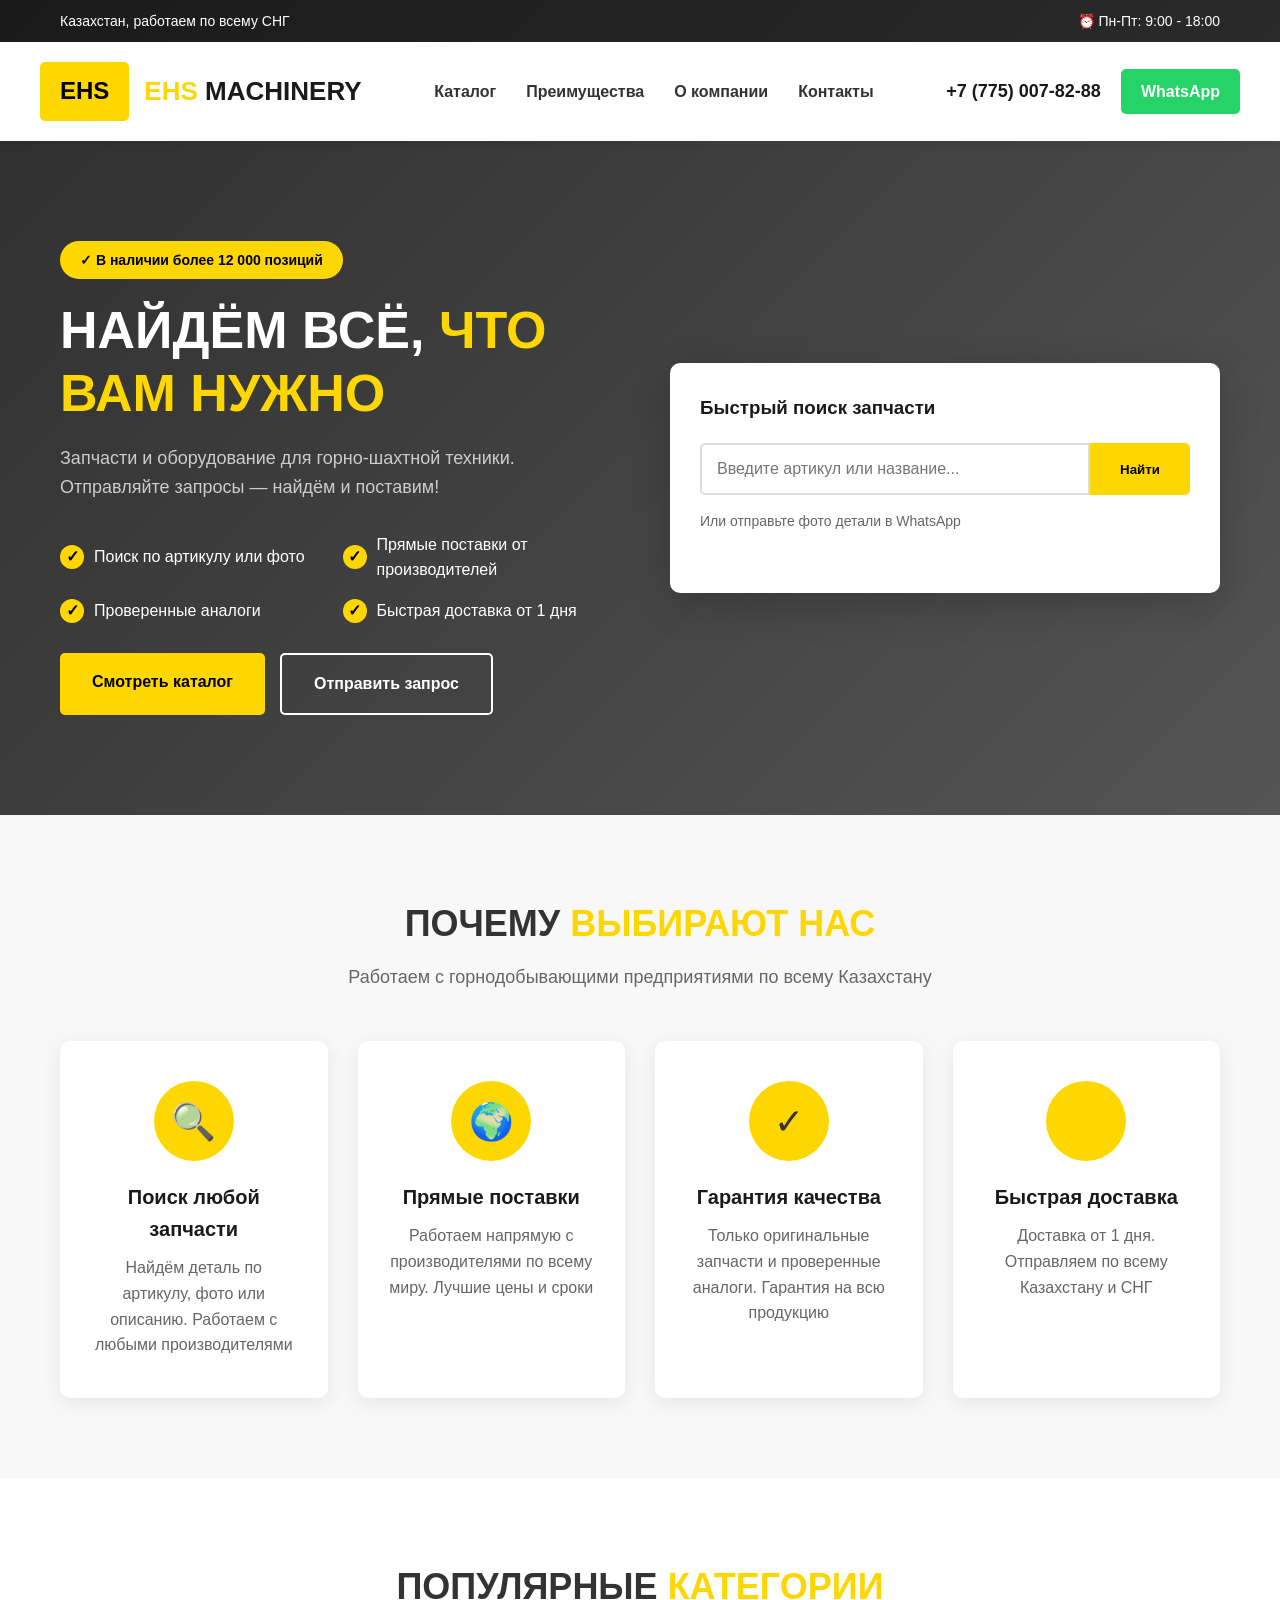
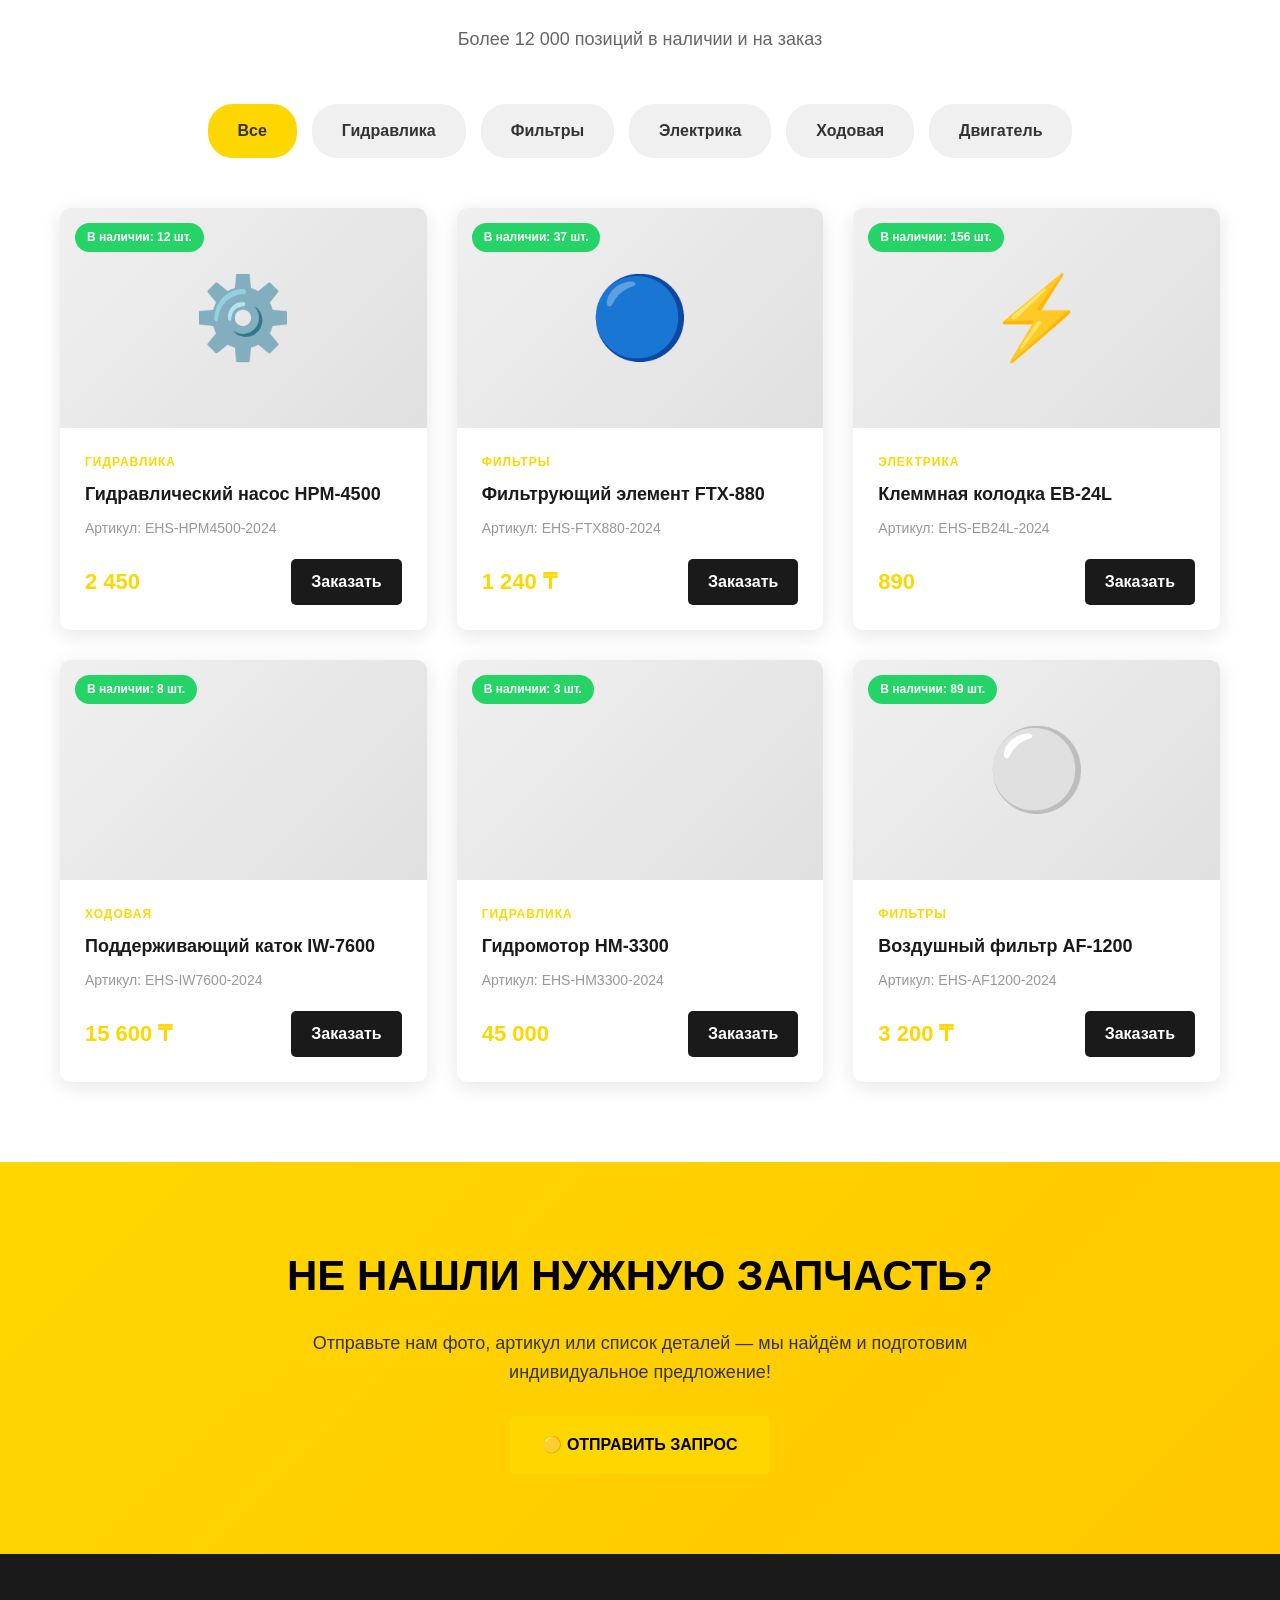
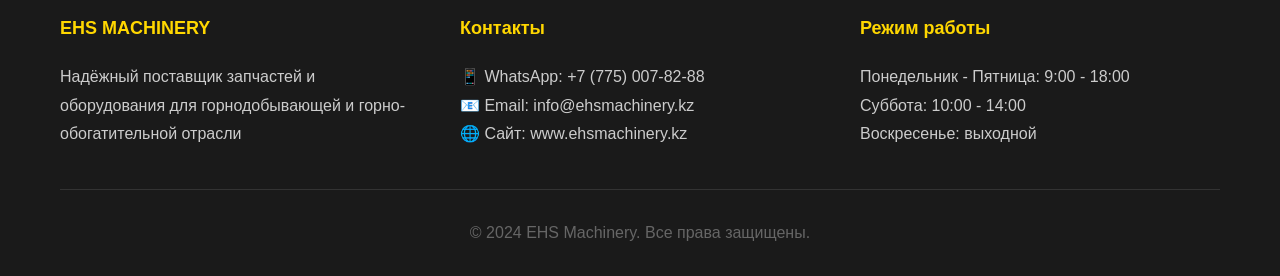
==== commit e57154ce: "index.html" ====
--- a/index.html
+++ b/index.html
@@ -8,9 +8,9 @@
 * { margin: 0; padding: 0; box-sizing: border-box; }
 
 body {
-    font-family: 'Segoe UI', Tahoma, Geneva, Verdana, sans-serif;
-    background: #0a0a0a;
-    color: #fff;
+    font-family: -apple-system, BlinkMacSystemFont, 'Segoe UI', Roboto, 'Helvetica Neue', Arial, sans-serif;
+    background: #fff;
+    color: #333;
     line-height: 1.6;
 }
 
@@ -18,156 +18,299 @@
 
 /* HEADER */
 .header {
-    background: linear-gradient(135deg, #1a1a1a 0%, #0a0a0a 100%);
+    background: #fff;
+    box-shadow: 0 2px 10px rgba(0,0,0,0.1);
+    position: sticky;
+    top: 0;
+    z-index: 1000;
+}
+
+.header-top {
+    background: linear-gradient(135deg, #1a1a1a 0%, #2a2a2a 100%);
+    color: #fff;
+    padding: 10px 0;
+    font-size: 14px;
+}
+
+.header-top .container {
+    display: flex;
+    justify-content: space-between;
+    align-items: center;
+}
+
+.header-content {
+    display: flex;
+    justify-content: space-between;
+    align-items: center;
     padding: 20px 0;
-    border-bottom: 3px solid #FFD700;
-}
-
-.header-content {
-    display: flex;
-    justify-content: space-between;
-    align-items: center;
-    flex-wrap: wrap;
-    gap: 20px;
 }
 
 .logo {
     display: flex;
     align-items: center;
     gap: 15px;
+    text-decoration: none;
 }
 
 .logo-box {
     background: #FFD700;
     padding: 10px 20px;
-    border-radius: 8px;
+    border-radius: 5px;
     font-weight: 900;
     font-size: 24px;
     color: #000;
 }
 
 .logo-text {
-    font-size: 28px;
+    font-size: 26px;
     font-weight: 900;
-    letter-spacing: 2px;
+    color: #1a1a1a;
 }
 
 .logo-text span { color: #FFD700; }
 
+.nav-menu {
+    display: flex;
+    gap: 30px;
+    list-style: none;
+}
+
+.nav-menu a {
+    text-decoration: none;
+    color: #333;
+    font-weight: 600;
+    transition: color 0.3s;
+}
+
+.nav-menu a:hover { color: #FFD700; }
+
+.header-contacts {
+    display: flex;
+    gap: 20px;
+    align-items: center;
+}
+
+.phone {
+    font-size: 18px;
+    font-weight: 700;
+    color: #1a1a1a;
+    text-decoration: none;
+}
+
 .whatsapp-btn {
+    background: #25D366;
+    color: #fff;
+    padding: 10px 20px;
+    border-radius: 5px;
+    text-decoration: none;
+    font-weight: 700;
+    transition: all 0.3s;
+}
+
+.whatsapp-btn:hover {
+    background: #128C7E;
+    transform: translateY(-2px);
+}
+
+/* HERO */
+.hero {
+    background: linear-gradient(135deg, rgba(26,26,26,0.9) 0%, rgba(42,42,42,0.8) 100%),
+                url('https://images.unsplash.com/photo-1578321272176-b7bbc0679853?w=1920') center/cover;
+    padding: 100px 0;
+    color: #fff;
+}
+
+.hero-content {
+    display: grid;
+    grid-template-columns: 1fr 1fr;
+    gap: 60px;
+    align-items: center;
+}
+
+.hero-badge {
+    display: inline-block;
     background: #FFD700;
     color: #000;
-    padding: 14px 28px;
+    padding: 8px 20px;
+    border-radius: 20px;
+    font-size: 14px;
+    font-weight: 700;
+    margin-bottom: 20px;
+}
+
+.hero h1 {
+    font-size: 52px;
+    font-weight: 900;
+    line-height: 1.2;
+    margin-bottom: 20px;
+}
+
+.hero h1 span { color: #FFD700; }
+
+.hero p {
+    font-size: 18px;
+    margin-bottom: 30px;
+    color: #ccc;
+}
+
+.hero-features {
+    display: grid;
+    grid-template-columns: 1fr 1fr;
+    gap: 15px;
+    margin-bottom: 30px;
+}
+
+.hero-feature {
+    display: flex;
+    align-items: center;
+    gap: 10px;
+}
+
+.hero-feature::before {
+    content: '✓';
+    background: #FFD700;
+    color: #000;
+    width: 24px;
+    height: 24px;
+    border-radius: 50%;
+    display: flex;
+    align-items: center;
+    justify-content: center;
+    font-weight: 900;
+    flex-shrink: 0;
+}
+
+.hero-buttons {
+    display: flex;
+    gap: 15px;
+}
+
+.btn-primary {
+    background: #FFD700;
+    color: #000;
+    padding: 16px 32px;
+    border-radius: 5px;
     text-decoration: none;
     font-weight: 800;
-    border-radius: 6px;
+    display: inline-block;
     transition: all 0.3s;
-    display: flex;
-    align-items: center;
-    gap: 8px;
-}
-
-.whatsapp-btn:hover {
+    border: none;
+    cursor: pointer;
+}
+
+.btn-primary:hover {
     background: #fff;
     transform: translateY(-2px);
 }
 
-/* HERO SECTION */
-.hero {
-    background: linear-gradient(rgba(0,0,0,0.85), rgba(0,0,0,0.9)), 
-                url('https://images.unsplash.com/photo-1578321272176-b7bbc0679853?w=1920') center/cover;
-    padding: 100px 0;
-    text-align: center;
-    position: relative;
-}
-
-.hero::before {
-    content: '';
-    position: absolute;
-    top: 0; left: 0; right: 0; bottom: 0;
-    background: repeating-linear-gradient(
-        45deg,
-        transparent,
-        transparent 10px,
-        rgba(255, 215, 0, 0.03) 10px,
-        rgba(255, 215, 0, 0.03) 20px
-    );
-}
-
-.hero-content { position: relative; z-index: 1; }
-
-.hero-subtitle {
-    color: #FFD700;
-    font-size: 14px;
-    font-weight: 700;
-    letter-spacing: 3px;
-    text-transform: uppercase;
+.btn-secondary {
+    background: transparent;
+    color: #fff;
+    padding: 16px 32px;
+    border-radius: 5px;
+    text-decoration: none;
+    font-weight: 700;
+    display: inline-block;
+    border: 2px solid #fff;
+    transition: all 0.3s;
+}
+
+.btn-secondary:hover {
+    background: #fff;
+    color: #000;
+}
+
+/* SEARCH BOX */
+.search-box-wrapper {
+    background: #fff;
+    padding: 30px;
+    border-radius: 10px;
+    box-shadow: 0 10px 40px rgba(0,0,0,0.2);
+}
+
+.search-box-wrapper h3 {
     margin-bottom: 20px;
-}
-
-.hero h1 {
-    font-size: 64px;
-    font-weight: 900;
-    margin-bottom: 20px;
-    line-height: 1.1;
-    text-transform: uppercase;
-}
-
-.hero h1 span { color: #FFD700; }
-
-.hero p {
-    font-size: 20px;
-    color: #ccc;
-    max-width: 800px;
-    margin: 0 auto 40px;
-}
-
-/* SEARCH */
-.search-container { max-width: 700px; margin: 0 auto; }
+    color: #1a1a1a;
+}
+
 .search-box {
     display: flex;
-    background: #fff;
-    border-radius: 8px;
-    overflow: hidden;
-    box-shadow: 0 10px 40px rgba(255, 215, 0, 0.3);
-}
+    margin-bottom: 15px;
+}
+
 .search-box input {
     flex: 1;
-    padding: 20px;
-    border: none;
+    padding: 15px;
+    border: 2px solid #ddd;
+    border-radius: 5px 0 0 5px;
     font-size: 16px;
     outline: none;
 }
+
+.search-box input:focus {
+    border-color: #FFD700;
+}
+
 .search-box button {
     background: #FFD700;
     border: none;
-    padding: 20px 30px;
-    font-size: 20px;
+    padding: 15px 30px;
+    border-radius: 0 5px 5px 0;
     cursor: pointer;
+    font-weight: 700;
+    transition: background 0.3s;
+}
+
+.search-box button:hover {
+    background: #1a1a1a;
+    color: #fff;
+}
+
+/* ADVANTAGES */
+.advantages {
+    padding: 80px 0;
+    background: #f8f8f8;
+}
+
+.section-title {
+    text-align: center;
+    margin-bottom: 50px;
+}
+
+.section-title h2 {
+    font-size: 36px;
     font-weight: 900;
-}
-.search-box button:hover { background: #fff; }
-
-/* FEATURES */
-.features {
-    background: linear-gradient(135deg, #1a1a1a 0%, #0a0a0a 100%);
-    padding: 60px 0;
-    border-top: 2px solid #FFD700;
-    border-bottom: 2px solid #FFD700;
-}
-
-.features-grid {
+    margin-bottom: 10px;
+}
+
+.section-title h2 span { color: #FFD700; }
+
+.section-title p {
+    color: #666;
+    font-size: 18px;
+}
+
+.advantages-grid {
     display: grid;
-    grid-template-columns: repeat(auto-fit, minmax(200px, 1fr));
+    grid-template-columns: repeat(auto-fit, minmax(250px, 1fr));
     gap: 30px;
 }
 
-.feature {
+.advantage-card {
+    background: #fff;
+    padding: 40px 30px;
+    border-radius: 10px;
     text-align: center;
-    padding: 30px 20px;
-}
-
-.feature-icon {
+    box-shadow: 0 5px 20px rgba(0,0,0,0.08);
+    transition: all 0.3s;
+}
+
+.advantage-card:hover {
+    transform: translateY(-10px);
+    box-shadow: 0 15px 40px rgba(0,0,0,0.15);
+}
+
+.advantage-icon {
     width: 80px;
     height: 80px;
     background: #FFD700;
@@ -179,113 +322,90 @@
     font-size: 36px;
 }
 
-.feature h3 {
-    font-size: 18px;
+.advantage-card h3 {
+    font-size: 20px;
     margin-bottom: 10px;
-    color: #FFD700;
-}
-
-.feature p {
-    font-size: 14px;
-    color: #999;
-    line-height: 1.5;
-}
-
-/* CATEGORIES */
-.categories {
-    background: #0a0a0a;
-    padding: 60px 0;
-}
-
-.section-header {
-    text-align: center;
-    margin-bottom: 50px;
-}
-
-.section-header h2 {
-    font-size: 42px;
-    font-weight: 900;
-    margin-bottom: 15px;
-}
-
-.section-header h2 span { color: #FFD700; }
-
-.category-buttons {
+    color: #1a1a1a;
+}
+
+.advantage-card p {
+    color: #666;
+    line-height: 1.6;
+}
+
+/* CATALOG PREVIEW */
+.catalog-preview {
+    padding: 80px 0;
+}
+
+.category-tabs {
     display: flex;
     justify-content: center;
     gap: 15px;
+    margin-bottom: 50px;
     flex-wrap: wrap;
 }
 
-.category-btn {
-    background: #1a1a1a;
-    color: #fff;
-    border: 2px solid #333;
-    padding: 14px 32px;
-    border-radius: 30px;
+.category-tab {
+    background: #f0f0f0;
+    padding: 12px 28px;
+    border-radius: 25px;
     cursor: pointer;
     font-weight: 700;
-    font-size: 15px;
     transition: all 0.3s;
-    display: flex;
-    align-items: center;
-    gap: 10px;
-}
-
-.category-btn:hover,
-.category-btn.active {
+    border: 2px solid transparent;
+}
+
+.category-tab:hover,
+.category-tab.active {
     background: #FFD700;
-    color: #000;
     border-color: #FFD700;
 }
-
-/* PRODUCTS */
-.products-section { padding: 60px 0; }
 
 .products-grid {
     display: grid;
-    grid-template-columns: repeat(auto-fill, minmax(320px, 1fr));
+    grid-template-columns: repeat(auto-fill, minmax(300px, 1fr));
     gap: 30px;
 }
 
 .product-card {
-    background: linear-gradient(135deg, #1a1a1a 0%, #2a2a2a 100%);
-    border: 2px solid #333;
-    border-radius: 12px;
+    background: #fff;
+    border-radius: 10px;
     overflow: hidden;
+    box-shadow: 0 5px 20px rgba(0,0,0,0.1);
     transition: all 0.3s;
 }
 
 .product-card:hover {
-    border-color: #FFD700;
     transform: translateY(-5px);
-    box-shadow: 0 15px 40px rgba(255, 215, 0, 0.3);
+    box-shadow: 0 15px 40px rgba(0,0,0,0.2);
 }
 
 .product-image {
-    height: 240px;
-    background: linear-gradient(135deg, #2a2a2a 0%, #1a1a1a 100%);
+    height: 220px;
+    background: linear-gradient(135deg, #f0f0f0 0%, #e0e0e0 100%);
     display: flex;
     align-items: center;
     justify-content: center;
     font-size: 80px;
-    border-bottom: 3px solid #FFD700;
     position: relative;
 }
 
-.product-badge {
+.product-stock {
     position: absolute;
     top: 15px;
-    right: 15px;
-    background: #FFD700;
-    color: #000;
-    padding: 6px 14px;
-    border-radius: 20px;
+    left: 15px;
+    background: #25D366;
+    color: #fff;
+    padding: 5px 12px;
+    border-radius: 15px;
     font-size: 12px;
-    font-weight: 800;
-}
-
-.product-info { padding: 25px; }
+    font-weight: 700;
+}
+
+.product-info {
+    padding: 25px;
+}
 
 .product-category {
     color: #FFD700;
@@ -293,153 +413,118 @@
     font-weight: 700;
     text-transform: uppercase;
     letter-spacing: 1px;
-    margin-bottom: 10px;
+    margin-bottom: 8px;
 }
 
 .product-name {
-    font-size: 20px;
+    font-size: 18px;
     font-weight: 800;
-    margin-bottom: 10px;
-    color: #fff;
+    margin-bottom: 8px;
+    color: #1a1a1a;
 }
 
 .product-code {
-    color: #888;
+    color: #999;
     font-size: 14px;
     margin-bottom: 15px;
 }
 
-.product-description {
-    color: #999;
-    font-size: 14px;
-    margin-bottom: 20px;
-    line-height: 1.5;
+.product-footer {
+    display: flex;
+    justify-content: space-between;
+    align-items: center;
+    margin-top: 20px;
+}
+
+.product-price {
+    font-size: 22px;
+    font-weight: 900;
+    color: #FFD700;
 }
 
 .product-btn {
-    display: block;
+    background: #1a1a1a;
+    color: #fff;
+    padding: 10px 20px;
+    border-radius: 5px;
+    text-decoration: none;
+    font-weight: 700;
+    transition: all 0.3s;
+}
+
+.product-btn:hover {
     background: #FFD700;
     color: #000;
-    text-align: center;
-    padding: 14px;
-    text-decoration: none;
-    font-weight: 800;
-    border-radius: 6px;
-    transition: all 0.3s;
-}
-
-.product-btn:hover {
-    background: #fff;
-    transform: scale(1.05);
-}
-
-/* REQUEST SECTION */
-.request-section {
+}
+
+/* CTA SECTION */
+.cta-section {
     background: linear-gradient(135deg, #FFD700 0%, #FFC700 100%);
     padding: 80px 0;
     text-align: center;
-    position: relative;
-    overflow: hidden;
-}
-
-.request-section::before {
-    content: '';
-    position: absolute;
-    top: -50%;
-    right: -20%;
-    width: 600px;
-    height: 600px;
-    background: rgba(0,0,0,0.05);
-    border-radius: 50%;
-}
-
-.request-content { position: relative; z-index: 1; }
-
-.request-section h2 {
+}
+
+.cta-content {
+    max-width: 800px;
+    margin: 0 auto;
+}
+
+.cta-section h2 {
     font-size: 42px;
     font-weight: 900;
     color: #000;
     margin-bottom: 20px;
 }
 
-.request-section p {
+.cta-section p {
     font-size: 18px;
     color: #333;
-    max-width: 700px;
-    margin: 0 auto 30px;
-}
-
-.request-btn {
-    display: inline-block;
-    background: #000;
-    color: #FFD700;
-    padding: 18px 45px;
-    text-decoration: none;
-    font-weight: 900;
-    font-size: 18px;
-    border-radius: 8px;
-    transition: all 0.3s;
-}
-
-.request-btn:hover {
-    background: #fff;
-    color: #000;
-    transform: scale(1.05);
+    margin-bottom: 30px;
 }
 
 /* FOOTER */
 .footer {
-    background: #000;
-    padding: 50px 0 30px;
-    border-top: 3px solid #FFD700;
-}
-
-.footer-content {
+    background: #1a1a1a;
+    color: #fff;
+    padding: 60px 0 30px;
+}
+
+.footer-grid {
     display: grid;
     grid-template-columns: repeat(auto-fit, minmax(250px, 1fr));
     gap: 40px;
-    margin-bottom: 30px;
+    margin-bottom: 40px;
 }
 
 .footer-section h3 {
     color: #FFD700;
     font-size: 18px;
-    margin-bottom: 15px;
+    margin-bottom: 20px;
 }
 
 .footer-section p,
 .footer-section a {
-    color: #999;
+    color: #ccc;
     text-decoration: none;
     line-height: 1.8;
 }
 
-.footer-section a:hover { color: #FFD700; }
+.footer-section a:hover {
+    color: #FFD700;
+}
 
 .footer-bottom {
+    border-top: 1px solid #333;
+    padding-top: 30px;
     text-align: center;
-    padding-top: 30px;
-    border-top: 1px solid #222;
     color: #666;
-    font-size: 14px;
-}
-
-.empty-state {
-    text-align: center;
-    padding: 60px 20px;
-    color: #888;
-}
-
-.empty-state h3 {
-    font-size: 28px;
-    margin-bottom: 20px;
-    color: #FFD700;
 }
 
 @media (max-width: 768px) {
+    .hero-content { grid-template-columns: 1fr; }
     .hero h1 { font-size: 36px; }
+    .nav-menu { display: none; }
     .products-grid { grid-template-columns: 1fr; }
-    .header-content { flex-direction: column; text-align: center; }
 }
 </style>
 </head>
@@ -447,113 +532,136 @@
 
 <!-- Header -->
 <header class="header">
+    <div class="header-top">
+        <div class="container">
+            <span> Казахстан, работаем по всему СНГ</span>
+            <span>⏰ Пн-Пт: 9:00 - 18:00</span>
+        </div>
+    </div>
     <div class="container header-content">
-        <div class="logo">
+        <a href="#" class="logo">
             <div class="logo-box">EHS</div>
             <div class="logo-text"><span>EHS</span> MACHINERY</div>
-        </div>
-        <a href="https://wa.me/77750078288" class="whatsapp-btn" target="_blank">
-            📱 WhatsApp
         </a>
+        <nav>
+            <ul class="nav-menu">
+                <li><a href="#catalog">Каталог</a></li>
+                <li><a href="#advantages">Преимущества</a></li>
+                <li><a href="#about">О компании</a></li>
+                <li><a href="#contacts">Контакты</a></li>
+            </ul>
+        </nav>
+        <div class="header-contacts">
+            <a href="tel:+77750078288" class="phone">+7 (775) 007-82-88</a>
+            <a href="https://wa.me/77750078288" class="whatsapp-btn" target="_blank">WhatsApp</a>
+        </div>
     </div>
 </header>
 
 <!-- Hero -->
 <section class="hero">
     <div class="container hero-content">
-        <div class="hero-subtitle">ГОРНО-ШАХТНОЕ ОБОРУДОВАНИЕ</div>
-        <h1>НАЙДЁМ ВСЁ,<br><span>ЧТО ВАМ НУЖНО</span></h1>
-        <p>Запчасти, оборудование и комплектующие для горной и карьерной техники. Есть артикул, модель или только фото детали — отправьте запрос, мы найдём решение.</p>
+        <div>
+            <div class="hero-badge">✓ В наличии более 12 000 позиций</div>
+            <h1>НАЙДЁМ ВСЁ, <span>ЧТО ВАМ НУЖНО</span></h1>
+            <p>Запчасти и оборудование для горно-шахтной техники. Отправляйте запросы — найдём и поставим!</p>
+            
+            <div class="hero-features">
+                <div class="hero-feature">Поиск по артикулу или фото</div>
+                <div class="hero-feature">Прямые поставки от производителей</div>
+                <div class="hero-feature">Проверенные аналоги</div>
+                <div class="hero-feature">Быстрая доставка от 1 дня</div>
+            </div>
+            
+            <div class="hero-buttons">
+                <a href="#catalog" class="btn-primary">Смотреть каталог</a>
+                <a href="https://wa.me/77750078288" class="btn-secondary" target="_blank">Отправить запрос</a>
+            </div>
+        </div>
         
-        <div class="search-container">
+        <div class="search-box-wrapper">
+            <h3> Быстрый поиск запчасти</h3>
             <div class="search-box">
-                <input type="search" id="searchInput" placeholder="Введите артикул, название или модель техники...">
-                <button onclick="filterProducts()">🔍</button>
-            </div>
+                <input type="text" placeholder="Введите артикул или название...">
+                <button>Найти</button>
+            </div>
+            <p style="color: #666; font-size: 14px;">Или отправьте фото детали в WhatsApp</p>
         </div>
     </div>
 </section>
 
-<!-- Features -->
-<section class="features">
+<!-- Advantages -->
+<section class="advantages" id="advantages">
     <div class="container">
-        <div class="features-grid">
-            <div class="feature">
-                <div class="feature-icon">🔍</div>
+        <div class="section-title">
+            <h2>ПОЧЕМУ <span>ВЫБИРАЮТ НАС</span></h2>
+            <p>Работаем с горнодобывающими предприятиями по всему Казахстану</p>
+        </div>
+        
+        <div class="advantages-grid">
+            <div class="advantage-card">
+                <div class="advantage-icon">🔍</div>
                 <h3>Поиск любой запчасти</h3>
-                <p>По артикулу, модели, производителю или фото</p>
-            </div>
-            <div class="feature">
-                <div class="feature-icon">🌍</div>
+                <p>Найдём деталь по артикулу, фото или описанию. Работаем с любыми производителями</p>
+            </div>
+            <div class="advantage-card">
+                <div class="advantage-icon">🌍</div>
                 <h3>Прямые поставки</h3>
-                <p>От производителей по всему миру</p>
-            </div>
-            <div class="feature">
-                <div class="feature-icon">✓</div>
-                <h3>Проверенные аналоги</h3>
-                <p>Оригинал, аналог, альтернатива</p>
-            </div>
-            <div class="feature">
-                <div class="feature-icon">🚚</div>
+                <p>Работаем напрямую с производителями по всему миру. Лучшие цены и сроки</p>
+            </div>
+            <div class="advantage-card">
+                <div class="advantage-icon">✓</div>
+                <h3>Гарантия качества</h3>
+                <p>Только оригинальные запчасти и проверенные аналоги. Гарантия на всю продукцию</p>
+            </div>
+            <div class="advantage-card">
+                <div class="advantage-icon"></div>
                 <h3>Быстрая доставка</h3>
-                <p>От 1 дня в зависимости от позиции</p>
-            </div>
-            <div class="feature">
-                <div class="feature-icon">🎧</div>
-                <h3>Поддержка 24/7</h3>
-                <p>От подбора до поставки</p>
+                <p>Доставка от 1 дня. Отправляем по всему Казахстану и СНГ</p>
             </div>
         </div>
     </div>
 </section>
 
-<!-- Categories -->
-<section class="categories">
+<!-- Catalog Preview -->
+<section class="catalog-preview" id="catalog">
     <div class="container">
-        <div class="section-header">
-            <h2>КАТАЛОГ <span>ОБОРУДОВАНИЯ</span></h2>
-        </div>
-        <div class="category-buttons">
-            <button class="category-btn active" data-category="all">⚙️ Все товары</button>
-            <button class="category-btn" data-category="hydraulic">🔧 Гидравлика</button>
-            <button class="category-btn" data-category="filters">🔵 Фильтры</button>
-            <button class="category-btn" data-category="electrical">⚡ Электрика</button>
-            <button class="category-btn" data-category="undercarriage">🛞 Ходовая</button>
-            <button class="category-btn" data-category="engine">🔩 Двигатель</button>
-        </div>
+        <div class="section-title">
+            <h2>ПОПУЛЯРНЫЕ <span>КАТЕГОРИИ</span></h2>
+            <p>Более 12 000 позиций в наличии и на заказ</p>
+        </div>
+        
+        <div class="category-tabs">
+            <div class="category-tab active">Все</div>
+            <div class="category-tab">Гидравлика</div>
+            <div class="category-tab">Фильтры</div>
+            <div class="category-tab">Электрика</div>
+            <div class="category-tab">Ходовая</div>
+            <div class="category-tab">Двигатель</div>
+        </div>
+        
+        <div class="products-grid" id="productsGrid"></div>
     </div>
 </section>
 
-<!-- Products -->
-<section class="products-section">
-    <div class="container">
-        <div class="products-grid" id="productsGrid"></div>
-        <div class="empty-state" id="emptyState" style="display: none;">
-            <h3>Не нашли нужную позицию?</h3>
-            <p>Это не значит, что мы не сможем её найти!</p>
-        </div>
-    </div>
-</section>
-
-<!-- Request -->
-<section class="request-section">
-    <div class="container request-content">
-        <h2>НЕ НАШЛИ В КАТАЛОГЕ?</h2>
-        <p>Отправьте запрос — мы попробуем найти и поставить. Просто отправьте фото, артикул или список запчастей.</p>
-        <a href="https://wa.me/77750078288?text=Здравствуйте!%20Мне%20нужно%20найти%20запчасть.%20Помогите,%20пожалуйста." class="request-btn" target="_blank">
+<!-- CTA -->
+<section class="cta-section">
+    <div class="container cta-content">
+        <h2>НЕ НАШЛИ НУЖНУЮ ЗАПЧАСТЬ?</h2>
+        <p>Отправьте нам фото, артикул или список деталей — мы найдём и подготовим индивидуальное предложение!</p>
+        <a href="https://wa.me/77750078288?text=Здравствуйте!%20Мне%20нужно%20найти%20запчасть." class="btn-primary" target="_blank">
             🟡 ОТПРАВИТЬ ЗАПРОС
         </a>
     </div>
 </section>
 
 <!-- Footer -->
-<footer class="footer">
+<footer class="footer" id="contacts">
     <div class="container">
-        <div class="footer-content">
+        <div class="footer-grid">
             <div class="footer-section">
                 <h3>EHS MACHINERY</h3>
-                <p>Горно-шахтное оборудование и запчасти</p>
-                <p>Надёжный поставщик для горнодобывающей и горно-обогатительной отрасли</p>
+                <p>Надёжный поставщик запчастей и оборудования для горнодобывающей и горно-обогатительной отрасли</p>
             </div>
             <div class="footer-section">
                 <h3>Контакты</h3>
@@ -563,9 +671,9 @@
             </div>
             <div class="footer-section">
                 <h3>Режим работы</h3>
-                <p>Пн-Пт: 9:00 - 18:00</p>
-                <p>Сб: 10:00 - 14:00</p>
-                <p>Вс: выходной</p>
+                <p>Понедельник - Пятница: 9:00 - 18:00</p>
+                <p>Суббота: 10:00 - 14:00</p>
+                <p>Воскресенье: выходной</p>
             </div>
         </div>
         <div class="footer-bottom">
@@ -576,87 +684,43 @@
 
 <script>
 const products = [
-    { id: 1, name: "Гидравлический насос HPM-4500", code: "EHS-HPM4500-2024", category: "hydraulic", icon: "⚙️", description: "Высокопроизводительный гидронасос для карьерной техники", stock: "В наличии: 12 шт.", price: "2 450 ₸" },
-    { id: 2, name: "Фильтрующий элемент FTX-880", code: "EHS-FTX880-2024", category: "filters", icon: "🔵", description: "Масляный фильтр для гидравлических систем", stock: "В наличии: 37 шт.", price: "1 240 ₸" },
-    { id: 3, name: "Клеммная колодка EB-24L", code: "EHS-EB24L-2024", category: "electrical", icon: "⚡", description: "Электрический клеммный блок для спецтехники", stock: "В наличии: 156 шт.", price: "890 ₸" },
-    { id: 4, name: "Поддерживающий каток IW-7600", code: "EHS-IW7600-2024", category: "undercarriage", icon: "🛞", description: "Каток ходовой части для экскаваторов", stock: "В наличии: 8 шт.", price: "15 600 ₸" },
-    { id: 5, name: "Ведущая звёздочка DS-520", code: "EHS-DS520-2024", category: "undercarriage", icon: "⭐", description: "Звёздочка привода гусеничной ленты", stock: "В наличии: 5 шт.", price: "18 900 ₸" },
-    { id: 6, name: "Гидромотор HM-3300", code: "EHS-HM3300-2024", category: "hydraulic", icon: "⚙️", description: "Гидравлический мотор для приводов", stock: "В наличии: 3 шт.", price: "45 000 ₸" },
-    { id: 7, name: "Воздушный фильтр AF-1200", code: "EHS-AF1200-2024", category: "filters", icon: "⚪", description: "Фильтр воздушный для дизельных двигателей", stock: "В наличии: 89 шт.", price: "3 200 ₸" },
-    { id: 8, name: "Стартер ST-5500", code: "EHS-ST5500-2024", category: "electrical", icon: "🔋", description: "Стартер для карьерных самосвалов", stock: "В наличии: 6 шт.", price: "28 500 " },
-    { id: 9, name: "Турбокомпрессор TC-8800", code: "EHS-TC8800-2024", category: "engine", icon: "🔩", description: "Турбина для двигателей спецтехники", stock: "В наличии: 2 шт.", price: "125 000 ₸" },
-    { id: 10, name: "Гидроцилиндр HC-2200", code: "EHS-HC2200-2024", category: "hydraulic", icon: "⚙️", description: "Гидроцилиндр подъёма кузова", stock: "В наличии: 4 шт.", price: "67 800 ₸" },
-    { id: 11, name: "Топливный фильтр FF-440", code: "EHS-FF440-2024", category: "filters", icon: "🔵", description: "Фильтр топливный тонкой очистки", stock: "В наличии: 45 шт.", price: "2 100 ₸" },
-    { id: 12, name: "Генератор GN-3300", code: "EHS-GN3300-2024", category: "electrical", icon: "⚡", description: "Генератор для горной техники", stock: "В наличии: 7 шт.", price: "34 500 ₸" }
+    { id: 1, name: "Гидравлический насос HPM-4500", code: "EHS-HPM4500-2024", category: "Гидравлика", icon: "⚙️", stock: "В наличии: 12 шт.", price: "2 450 " },
+    { id: 2, name: "Фильтрующий элемент FTX-880", code: "EHS-FTX880-2024", category: "Фильтры", icon: "🔵", stock: "В наличии: 37 шт.", price: "1 240 ₸" },
+    { id: 3, name: "Клеммная колодка EB-24L", code: "EHS-EB24L-2024", category: "Электрика", icon: "⚡", stock: "В наличии: 156 шт.", price: "890 " },
+    { id: 4, name: "Поддерживающий каток IW-7600", code: "EHS-IW7600-2024", category: "Ходовая", icon: "", stock: "В наличии: 8 шт.", price: "15 600 ₸" },
+    { id: 5, name: "Гидромотор HM-3300", code: "EHS-HM3300-2024", category: "Гидравлика", icon: "️", stock: "В наличии: 3 шт.", price: "45 000 " },
+    { id: 6, name: "Воздушный фильтр AF-1200", code: "EHS-AF1200-2024", category: "Фильтры", icon: "⚪", stock: "В наличии: 89 шт.", price: "3 200 ₸" }
 ];
 
-let currentCategory = 'all';
-
 function renderProducts() {
-    const searchQuery = document.getElementById('searchInput').value.toLowerCase().trim();
     const grid = document.getElementById('productsGrid');
-    const emptyState = document.getElementById('emptyState');
-    
-    const filtered = products.filter(product => {
-        const categoryMatch = currentCategory === 'all' || product.category === currentCategory;
-        const searchMatch = !searchQuery || 
-            product.name.toLowerCase().includes(searchQuery) ||
-            product.code.toLowerCase().includes(searchQuery) ||
-            product.description.toLowerCase().includes(searchQuery);
-        return categoryMatch && searchMatch;
-    });
-    
-    if (filtered.length === 0) {
-        grid.style.display = 'none';
-        emptyState.style.display = 'block';
-    } else {
-        grid.style.display = 'grid';
-        emptyState.style.display = 'none';
-        grid.innerHTML = filtered.map(product => `
-            <div class="product-card">
-                <div class="product-image">
-                    ${product.icon}
-                    <div class="product-badge">${product.stock}</div>
+    grid.innerHTML = products.map(product => `
+        <div class="product-card">
+            <div class="product-image">
+                ${product.icon}
+                <div class="product-stock">${product.stock}</div>
+            </div>
+            <div class="product-info">
+                <div class="product-category">${product.category}</div>
+                <div class="product-name">${product.name}</div>
+                <div class="product-code">Артикул: ${product.code}</div>
+                <div class="product-footer">
+                    <div class="product-price">${product.price}</div>
+                    <a href="https://wa.me/77750078288?text=${encodeURIComponent('Здравствуйте! Интересует: ' + product.name)}" 
+                       class="product-btn" target="_blank">Заказать</a>
                 </div>
-                <div class="product-info">
-                    <div class="product-category">${getCategoryName(product.category)}</div>
-                    <div class="product-name">${product.name}</div>
-                    <div class="product-code">Артикул: ${product.code}</div>
-                    <div class="product-description">${product.description}</div>
-                    <div style="color: #FFD700; font-weight: 800; font-size: 18px; margin-bottom: 15px;">${product.price}</div>
-                    <a href="https://wa.me/77750078288?text=${encodeURIComponent('Здравствуйте! Интересует: ' + product.name + ', ' + product.code)}" 
-                       class="product-btn" target="_blank">
-                        💬 ЗАПРОСИТЬ ЦЕНУ
-                    </a>
-                </div>
-            </div>
-        `).join('');
-    }
-}
-
-function getCategoryName(category) {
-    const names = { 
-        'hydraulic': 'ГИДРАВЛИКА', 
-        'filters': 'ФИЛЬТРЫ', 
-        'electrical': 'ЭЛЕКТРИКА', 
-        'undercarriage': 'ХОДОВАЯ ЧАСТЬ', 
-        'engine': 'ДВИГАТЕЛЬ' 
-    };
-    return names[category] || category.toUpperCase();
-}
-
-function filterProducts() { renderProducts(); }
-
-document.querySelectorAll('.category-btn').forEach(btn => {
-    btn.addEventListener('click', function() {
-        document.querySelectorAll('.category-btn').forEach(b => b.classList.remove('active'));
+            </div>
+        </div>
+    `).join('');
+}
+
+document.querySelectorAll('.category-tab').forEach(tab => {
+    tab.addEventListener('click', function() {
+        document.querySelectorAll('.category-tab').forEach(t => t.classList.remove('active'));
         this.classList.add('active');
-        currentCategory = this.dataset.category;
-        renderProducts();
     });
 });
 
-document.getElementById('searchInput').addEventListener('input', renderProducts);
 renderProducts();
 </script>
 
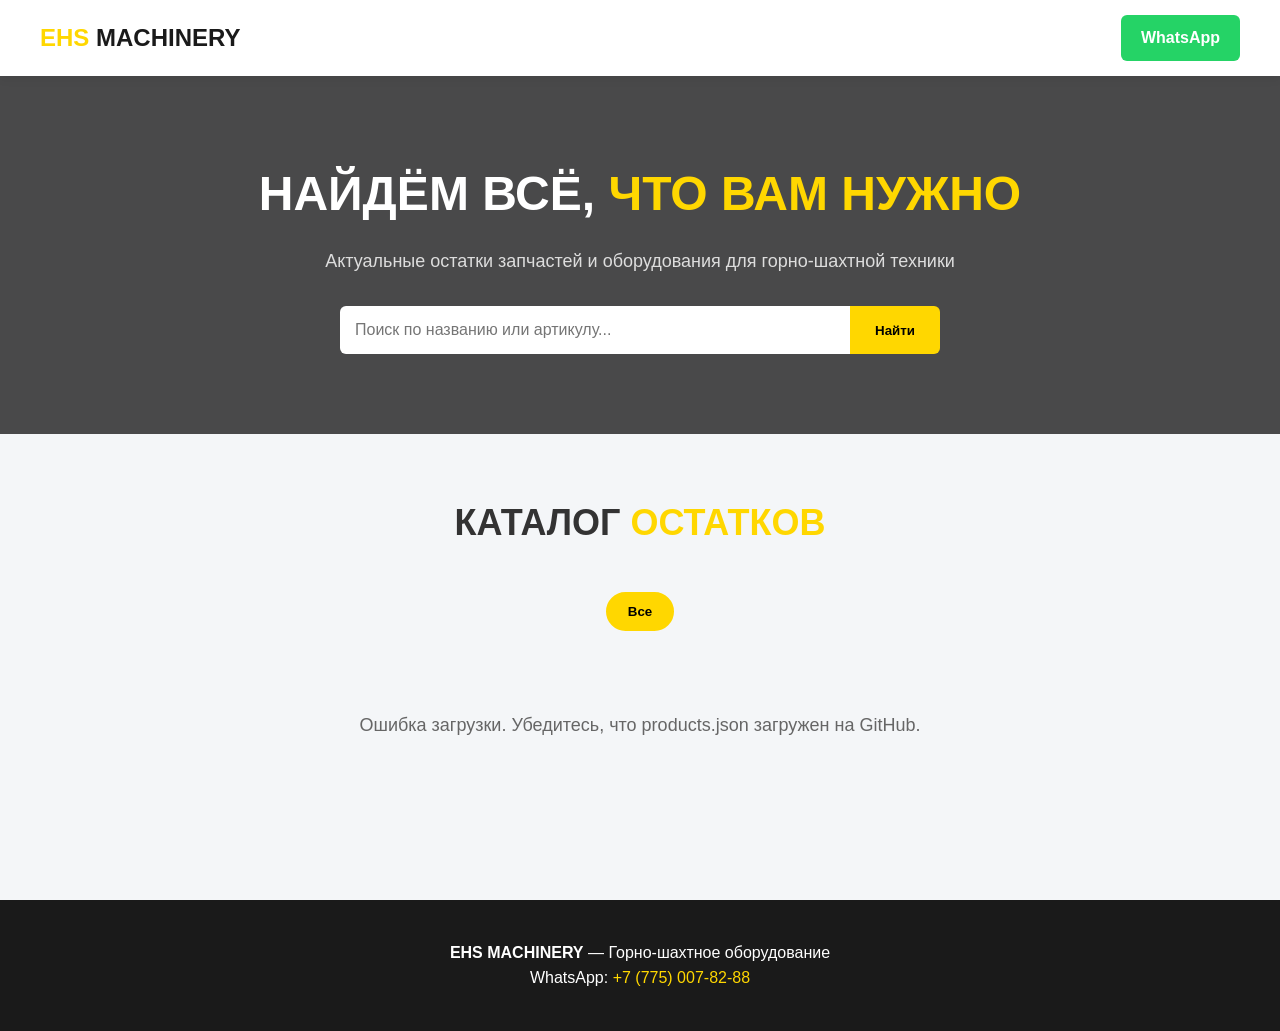
==== commit e56e3b42: "index.html" ====
--- a/index.html
+++ b/index.html
@@ -3,725 +3,201 @@
 <head>
 <meta charset="UTF-8">
 <meta name="viewport" content="width=device-width, initial-scale=1.0">
-<title>EHS MACHINERY — Горно-шахтное оборудование и запчасти</title>
+<title>EHS MACHINERY — Горно-шахтное оборудование</title>
 <style>
+/* === СТИЛИ (CSS) === */
 * { margin: 0; padding: 0; box-sizing: border-box; }
-
-body {
-    font-family: -apple-system, BlinkMacSystemFont, 'Segoe UI', Roboto, 'Helvetica Neue', Arial, sans-serif;
-    background: #fff;
-    color: #333;
-    line-height: 1.6;
-}
-
+body { font-family: -apple-system, BlinkMacSystemFont, 'Segoe UI', Roboto, Arial, sans-serif; background: #f4f6f8; color: #333; line-height: 1.6; }
 .container { max-width: 1200px; margin: 0 auto; padding: 0 20px; }
 
-/* HEADER */
-.header {
-    background: #fff;
-    box-shadow: 0 2px 10px rgba(0,0,0,0.1);
-    position: sticky;
-    top: 0;
-    z-index: 1000;
-}
-
-.header-top {
-    background: linear-gradient(135deg, #1a1a1a 0%, #2a2a2a 100%);
-    color: #fff;
-    padding: 10px 0;
-    font-size: 14px;
-}
-
-.header-top .container {
-    display: flex;
-    justify-content: space-between;
-    align-items: center;
-}
-
-.header-content {
-    display: flex;
-    justify-content: space-between;
-    align-items: center;
-    padding: 20px 0;
-}
-
-.logo {
-    display: flex;
-    align-items: center;
-    gap: 15px;
-    text-decoration: none;
-}
-
-.logo-box {
-    background: #FFD700;
-    padding: 10px 20px;
-    border-radius: 5px;
-    font-weight: 900;
-    font-size: 24px;
-    color: #000;
-}
-
-.logo-text {
-    font-size: 26px;
-    font-weight: 900;
-    color: #1a1a1a;
-}
-
+/* Шапка */
+.header { background: #fff; box-shadow: 0 2px 10px rgba(0,0,0,0.08); position: sticky; top: 0; z-index: 100; }
+.header-content { display: flex; justify-content: space-between; align-items: center; padding: 15px 0; }
+.logo { display: flex; align-items: center; gap: 15px; text-decoration: none; }
+.logo img { height: 50px; width: auto; }
+.logo-text { font-size: 24px; font-weight: 900; color: #1a1a1a; }
 .logo-text span { color: #FFD700; }
-
-.nav-menu {
-    display: flex;
-    gap: 30px;
-    list-style: none;
-}
-
-.nav-menu a {
-    text-decoration: none;
-    color: #333;
-    font-weight: 600;
-    transition: color 0.3s;
-}
-
-.nav-menu a:hover { color: #FFD700; }
-
-.header-contacts {
-    display: flex;
-    gap: 20px;
-    align-items: center;
-}
-
-.phone {
-    font-size: 18px;
-    font-weight: 700;
-    color: #1a1a1a;
-    text-decoration: none;
-}
-
-.whatsapp-btn {
-    background: #25D366;
-    color: #fff;
-    padding: 10px 20px;
-    border-radius: 5px;
-    text-decoration: none;
-    font-weight: 700;
-    transition: all 0.3s;
-}
-
-.whatsapp-btn:hover {
-    background: #128C7E;
-    transform: translateY(-2px);
-}
-
-/* HERO */
-.hero {
-    background: linear-gradient(135deg, rgba(26,26,26,0.9) 0%, rgba(42,42,42,0.8) 100%),
-                url('https://images.unsplash.com/photo-1578321272176-b7bbc0679853?w=1920') center/cover;
-    padding: 100px 0;
-    color: #fff;
-}
-
-.hero-content {
-    display: grid;
-    grid-template-columns: 1fr 1fr;
-    gap: 60px;
-    align-items: center;
-}
-
-.hero-badge {
-    display: inline-block;
-    background: #FFD700;
-    color: #000;
-    padding: 8px 20px;
-    border-radius: 20px;
-    font-size: 14px;
-    font-weight: 700;
-    margin-bottom: 20px;
-}
-
-.hero h1 {
-    font-size: 52px;
-    font-weight: 900;
-    line-height: 1.2;
-    margin-bottom: 20px;
-}
-
+.whatsapp-btn { background: #25D366; color: #fff; padding: 10px 20px; border-radius: 6px; text-decoration: none; font-weight: 700; transition: 0.3s; }
+.whatsapp-btn:hover { background: #128C7E; }
+
+/* Главный баннер */
+.hero { background: linear-gradient(rgba(0,0,0,0.7), rgba(0,0,0,0.7)), url('hero-bg.jpg') center/cover; padding: 80px 0; color: #fff; text-align: center; }
+.hero h1 { font-size: 48px; font-weight: 900; margin-bottom: 15px; }
 .hero h1 span { color: #FFD700; }
-
-.hero p {
-    font-size: 18px;
-    margin-bottom: 30px;
-    color: #ccc;
-}
-
-.hero-features {
-    display: grid;
-    grid-template-columns: 1fr 1fr;
-    gap: 15px;
-    margin-bottom: 30px;
-}
-
-.hero-feature {
-    display: flex;
-    align-items: center;
-    gap: 10px;
-}
-
-.hero-feature::before {
-    content: '✓';
-    background: #FFD700;
-    color: #000;
-    width: 24px;
-    height: 24px;
-    border-radius: 50%;
-    display: flex;
-    align-items: center;
-    justify-content: center;
-    font-weight: 900;
-    flex-shrink: 0;
-}
-
-.hero-buttons {
-    display: flex;
-    gap: 15px;
-}
-
-.btn-primary {
-    background: #FFD700;
-    color: #000;
-    padding: 16px 32px;
-    border-radius: 5px;
-    text-decoration: none;
-    font-weight: 800;
-    display: inline-block;
-    transition: all 0.3s;
-    border: none;
-    cursor: pointer;
-}
-
-.btn-primary:hover {
-    background: #fff;
-    transform: translateY(-2px);
-}
-
-.btn-secondary {
-    background: transparent;
-    color: #fff;
-    padding: 16px 32px;
-    border-radius: 5px;
-    text-decoration: none;
-    font-weight: 700;
-    display: inline-block;
-    border: 2px solid #fff;
-    transition: all 0.3s;
-}
-
-.btn-secondary:hover {
-    background: #fff;
-    color: #000;
-}
-
-/* SEARCH BOX */
-.search-box-wrapper {
-    background: #fff;
-    padding: 30px;
-    border-radius: 10px;
-    box-shadow: 0 10px 40px rgba(0,0,0,0.2);
-}
-
-.search-box-wrapper h3 {
-    margin-bottom: 20px;
-    color: #1a1a1a;
-}
-
-.search-box {
-    display: flex;
-    margin-bottom: 15px;
-}
-
-.search-box input {
-    flex: 1;
-    padding: 15px;
-    border: 2px solid #ddd;
-    border-radius: 5px 0 0 5px;
-    font-size: 16px;
-    outline: none;
-}
-
-.search-box input:focus {
-    border-color: #FFD700;
-}
-
-.search-box button {
-    background: #FFD700;
-    border: none;
-    padding: 15px 30px;
-    border-radius: 0 5px 5px 0;
-    cursor: pointer;
-    font-weight: 700;
-    transition: background 0.3s;
-}
-
-.search-box button:hover {
-    background: #1a1a1a;
-    color: #fff;
-}
-
-/* ADVANTAGES */
-.advantages {
-    padding: 80px 0;
-    background: #f8f8f8;
-}
-
-.section-title {
-    text-align: center;
-    margin-bottom: 50px;
-}
-
-.section-title h2 {
-    font-size: 36px;
-    font-weight: 900;
-    margin-bottom: 10px;
-}
-
-.section-title h2 span { color: #FFD700; }
-
-.section-title p {
-    color: #666;
-    font-size: 18px;
-}
-
-.advantages-grid {
-    display: grid;
-    grid-template-columns: repeat(auto-fit, minmax(250px, 1fr));
-    gap: 30px;
-}
-
-.advantage-card {
-    background: #fff;
-    padding: 40px 30px;
-    border-radius: 10px;
-    text-align: center;
-    box-shadow: 0 5px 20px rgba(0,0,0,0.08);
-    transition: all 0.3s;
-}
-
-.advantage-card:hover {
-    transform: translateY(-10px);
-    box-shadow: 0 15px 40px rgba(0,0,0,0.15);
-}
-
-.advantage-icon {
-    width: 80px;
-    height: 80px;
-    background: #FFD700;
-    border-radius: 50%;
-    display: flex;
-    align-items: center;
-    justify-content: center;
-    margin: 0 auto 20px;
-    font-size: 36px;
-}
-
-.advantage-card h3 {
-    font-size: 20px;
-    margin-bottom: 10px;
-    color: #1a1a1a;
-}
-
-.advantage-card p {
-    color: #666;
-    line-height: 1.6;
-}
-
-/* CATALOG PREVIEW */
-.catalog-preview {
-    padding: 80px 0;
-}
-
-.category-tabs {
-    display: flex;
-    justify-content: center;
-    gap: 15px;
-    margin-bottom: 50px;
-    flex-wrap: wrap;
-}
-
-.category-tab {
-    background: #f0f0f0;
-    padding: 12px 28px;
-    border-radius: 25px;
-    cursor: pointer;
-    font-weight: 700;
-    transition: all 0.3s;
-    border: 2px solid transparent;
-}
-
-.category-tab:hover,
-.category-tab.active {
-    background: #FFD700;
-    border-color: #FFD700;
-}
-
-.products-grid {
-    display: grid;
-    grid-template-columns: repeat(auto-fill, minmax(300px, 1fr));
-    gap: 30px;
-}
-
-.product-card {
-    background: #fff;
-    border-radius: 10px;
-    overflow: hidden;
-    box-shadow: 0 5px 20px rgba(0,0,0,0.1);
-    transition: all 0.3s;
-}
-
-.product-card:hover {
-    transform: translateY(-5px);
-    box-shadow: 0 15px 40px rgba(0,0,0,0.2);
-}
-
-.product-image {
-    height: 220px;
-    background: linear-gradient(135deg, #f0f0f0 0%, #e0e0e0 100%);
-    display: flex;
-    align-items: center;
-    justify-content: center;
-    font-size: 80px;
-    position: relative;
-}
-
-.product-stock {
-    position: absolute;
-    top: 15px;
-    left: 15px;
-    background: #25D366;
-    color: #fff;
-    padding: 5px 12px;
-    border-radius: 15px;
-    font-size: 12px;
-    font-weight: 700;
-}
-
-.product-info {
-    padding: 25px;
-}
-
-.product-category {
-    color: #FFD700;
-    font-size: 12px;
-    font-weight: 700;
-    text-transform: uppercase;
-    letter-spacing: 1px;
-    margin-bottom: 8px;
-}
-
-.product-name {
-    font-size: 18px;
-    font-weight: 800;
-    margin-bottom: 8px;
-    color: #1a1a1a;
-}
-
-.product-code {
-    color: #999;
-    font-size: 14px;
-    margin-bottom: 15px;
-}
-
-.product-footer {
-    display: flex;
-    justify-content: space-between;
-    align-items: center;
-    margin-top: 20px;
-}
-
-.product-price {
-    font-size: 22px;
-    font-weight: 900;
-    color: #FFD700;
-}
-
-.product-btn {
-    background: #1a1a1a;
-    color: #fff;
-    padding: 10px 20px;
-    border-radius: 5px;
-    text-decoration: none;
-    font-weight: 700;
-    transition: all 0.3s;
-}
-
-.product-btn:hover {
-    background: #FFD700;
-    color: #000;
-}
-
-/* CTA SECTION */
-.cta-section {
-    background: linear-gradient(135deg, #FFD700 0%, #FFC700 100%);
-    padding: 80px 0;
-    text-align: center;
-}
-
-.cta-content {
-    max-width: 800px;
-    margin: 0 auto;
-}
-
-.cta-section h2 {
-    font-size: 42px;
-    font-weight: 900;
-    color: #000;
-    margin-bottom: 20px;
-}
-
-.cta-section p {
-    font-size: 18px;
-    color: #333;
-    margin-bottom: 30px;
-}
-
-/* FOOTER */
-.footer {
-    background: #1a1a1a;
-    color: #fff;
-    padding: 60px 0 30px;
-}
-
-.footer-grid {
-    display: grid;
-    grid-template-columns: repeat(auto-fit, minmax(250px, 1fr));
-    gap: 40px;
-    margin-bottom: 40px;
-}
-
-.footer-section h3 {
-    color: #FFD700;
-    font-size: 18px;
-    margin-bottom: 20px;
-}
-
-.footer-section p,
-.footer-section a {
-    color: #ccc;
-    text-decoration: none;
-    line-height: 1.8;
-}
-
-.footer-section a:hover {
-    color: #FFD700;
-}
-
-.footer-bottom {
-    border-top: 1px solid #333;
-    padding-top: 30px;
-    text-align: center;
-    color: #666;
-}
-
+.hero p { font-size: 18px; margin-bottom: 30px; color: #ddd; }
+.search-box { max-width: 600px; margin: 0 auto; display: flex; }
+.search-box input { flex: 1; padding: 15px; border: none; border-radius: 6px 0 0 6px; font-size: 16px; outline: none; }
+.search-box button { background: #FFD700; border: none; padding: 15px 25px; border-radius: 0 6px 6px 0; cursor: pointer; font-weight: 800; }
+
+/* Каталог */
+.catalog-section { padding: 60px 0; }
+.section-title { text-align: center; font-size: 36px; font-weight: 900; margin-bottom: 40px; }
+.section-title span { color: #FFD700; }
+.filters { display: flex; justify-content: center; gap: 10px; flex-wrap: wrap; margin-bottom: 40px; }
+.filter-btn { background: #fff; border: 2px solid #ddd; padding: 10px 20px; border-radius: 25px; cursor: pointer; font-weight: 600; transition: 0.3s; }
+.filter-btn:hover, .filter-btn.active { background: #FFD700; border-color: #FFD700; color: #000; }
+
+/* Карточки товаров */
+.products-grid { display: grid; grid-template-columns: repeat(auto-fill, minmax(280px, 1fr)); gap: 25px; }
+.product-card { background: #fff; border-radius: 10px; overflow: hidden; box-shadow: 0 4px 15px rgba(0,0,0,0.05); transition: 0.3s; display: flex; flex-direction: column; }
+.product-card:hover { transform: translateY(-5px); box-shadow: 0 10px 25px rgba(0,0,0,0.1); }
+.product-header { background: #f8f9fa; padding: 20px; text-align: center; font-size: 48px; border-bottom: 3px solid #FFD700; }
+.product-body { padding: 20px; flex: 1; display: flex; flex-direction: column; }
+.product-group { color: #888; font-size: 12px; text-transform: uppercase; font-weight: 700; letter-spacing: 1px; margin-bottom: 5px; }
+.product-name { font-size: 16px; font-weight: 800; margin-bottom: 5px; color: #1a1a1a; }
+.product-article { font-size: 13px; color: #666; margin-bottom: 15px; }
+.product-stock { margin-top: auto; background: #e8f5e9; color: #2e7d32; padding: 8px; border-radius: 5px; font-weight: 700; font-size: 14px; text-align: center; margin-bottom: 15px; }
+.product-btn { display: block; background: #1a1a1a; color: #fff; text-align: center; padding: 12px; border-radius: 6px; text-decoration: none; font-weight: 700; transition: 0.3s; }
+.product-btn:hover { background: #FFD700; color: #000; }
+
+/* Загрузка и подвал */
+.loading { text-align: center; padding: 40px; font-size: 18px; color: #666; }
+.footer { background: #1a1a1a; color: #fff; padding: 40px 0; text-align: center; margin-top: 60px; }
+.footer a { color: #FFD700; text-decoration: none; }
+
+/* Адаптивность */
 @media (max-width: 768px) {
-    .hero-content { grid-template-columns: 1fr; }
-    .hero h1 { font-size: 36px; }
-    .nav-menu { display: none; }
+    .hero h1 { font-size: 32px; }
     .products-grid { grid-template-columns: 1fr; }
 }
 </style>
 </head>
 <body>
 
-<!-- Header -->
+<!-- Шапка сайта -->
 <header class="header">
-    <div class="header-top">
-        <div class="container">
-            <span> Казахстан, работаем по всему СНГ</span>
-            <span>⏰ Пн-Пт: 9:00 - 18:00</span>
-        </div>
-    </div>
     <div class="container header-content">
         <a href="#" class="logo">
-            <div class="logo-box">EHS</div>
+            <img src="logo.png" alt="EHS" onerror="this.style.display='none'">
             <div class="logo-text"><span>EHS</span> MACHINERY</div>
         </a>
-        <nav>
-            <ul class="nav-menu">
-                <li><a href="#catalog">Каталог</a></li>
-                <li><a href="#advantages">Преимущества</a></li>
-                <li><a href="#about">О компании</a></li>
-                <li><a href="#contacts">Контакты</a></li>
-            </ul>
-        </nav>
-        <div class="header-contacts">
-            <a href="tel:+77750078288" class="phone">+7 (775) 007-82-88</a>
-            <a href="https://wa.me/77750078288" class="whatsapp-btn" target="_blank">WhatsApp</a>
+        <a href="https://wa.me/77750078288" class="whatsapp-btn" target="_blank"> WhatsApp</a>
+    </div>
+</header>
+
+<!-- Главный баннер -->
+<section class="hero">
+    <div class="container">
+        <h1>НАЙДЁМ ВСЁ, <span>ЧТО ВАМ НУЖНО</span></h1>
+        <p>Актуальные остатки запчастей и оборудования для горно-шахтной техники</p>
+        <div class="search-box">
+            <input type="text" id="searchInput" placeholder="Поиск по названию или артикулу...">
+            <button onclick="applyFilters()">Найти</button>
         </div>
     </div>
-</header>
-
-<!-- Hero -->
-<section class="hero">
-    <div class="container hero-content">
-        <div>
-            <div class="hero-badge">✓ В наличии более 12 000 позиций</div>
-            <h1>НАЙДЁМ ВСЁ, <span>ЧТО ВАМ НУЖНО</span></h1>
-            <p>Запчасти и оборудование для горно-шахтной техники. Отправляйте запросы — найдём и поставим!</p>
-            
-            <div class="hero-features">
-                <div class="hero-feature">Поиск по артикулу или фото</div>
-                <div class="hero-feature">Прямые поставки от производителей</div>
-                <div class="hero-feature">Проверенные аналоги</div>
-                <div class="hero-feature">Быстрая доставка от 1 дня</div>
-            </div>
-            
-            <div class="hero-buttons">
-                <a href="#catalog" class="btn-primary">Смотреть каталог</a>
-                <a href="https://wa.me/77750078288" class="btn-secondary" target="_blank">Отправить запрос</a>
-            </div>
+</section>
+
+<!-- Каталог товаров -->
+<section class="catalog-section">
+    <div class="container">
+        <h2 class="section-title">КАТАЛОГ <span>ОСТАТКОВ</span></h2>
+        
+        <!-- Фильтры по категориям -->
+        <div class="filters" id="filtersContainer">
+            <button class="filter-btn active" data-group="all">Все</button>
         </div>
+
+        <!-- Индикатор загрузки -->
+        <div id="loading" class="loading">Загрузка актуальных остатков...</div>
         
-        <div class="search-box-wrapper">
-            <h3> Быстрый поиск запчасти</h3>
-            <div class="search-box">
-                <input type="text" placeholder="Введите артикул или название...">
-                <button>Найти</button>
-            </div>
-            <p style="color: #666; font-size: 14px;">Или отправьте фото детали в WhatsApp</p>
-        </div>
+        <!-- Сетка товаров -->
+        <div class="products-grid" id="productsGrid"></div>
     </div>
 </section>
 
-<!-- Advantages -->
-<section class="advantages" id="advantages">
+<!-- Подвал -->
+<footer class="footer">
     <div class="container">
-        <div class="section-title">
-            <h2>ПОЧЕМУ <span>ВЫБИРАЮТ НАС</span></h2>
-            <p>Работаем с горнодобывающими предприятиями по всему Казахстану</p>
-        </div>
-        
-        <div class="advantages-grid">
-            <div class="advantage-card">
-                <div class="advantage-icon">🔍</div>
-                <h3>Поиск любой запчасти</h3>
-                <p>Найдём деталь по артикулу, фото или описанию. Работаем с любыми производителями</p>
-            </div>
-            <div class="advantage-card">
-                <div class="advantage-icon">🌍</div>
-                <h3>Прямые поставки</h3>
-                <p>Работаем напрямую с производителями по всему миру. Лучшие цены и сроки</p>
-            </div>
-            <div class="advantage-card">
-                <div class="advantage-icon">✓</div>
-                <h3>Гарантия качества</h3>
-                <p>Только оригинальные запчасти и проверенные аналоги. Гарантия на всю продукцию</p>
-            </div>
-            <div class="advantage-card">
-                <div class="advantage-icon"></div>
-                <h3>Быстрая доставка</h3>
-                <p>Доставка от 1 дня. Отправляем по всему Казахстану и СНГ</p>
-            </div>
-        </div>
-    </div>
-</section>
-
-<!-- Catalog Preview -->
-<section class="catalog-preview" id="catalog">
-    <div class="container">
-        <div class="section-title">
-            <h2>ПОПУЛЯРНЫЕ <span>КАТЕГОРИИ</span></h2>
-            <p>Более 12 000 позиций в наличии и на заказ</p>
-        </div>
-        
-        <div class="category-tabs">
-            <div class="category-tab active">Все</div>
-            <div class="category-tab">Гидравлика</div>
-            <div class="category-tab">Фильтры</div>
-            <div class="category-tab">Электрика</div>
-            <div class="category-tab">Ходовая</div>
-            <div class="category-tab">Двигатель</div>
-        </div>
-        
-        <div class="products-grid" id="productsGrid"></div>
-    </div>
-</section>
-
-<!-- CTA -->
-<section class="cta-section">
-    <div class="container cta-content">
-        <h2>НЕ НАШЛИ НУЖНУЮ ЗАПЧАСТЬ?</h2>
-        <p>Отправьте нам фото, артикул или список деталей — мы найдём и подготовим индивидуальное предложение!</p>
-        <a href="https://wa.me/77750078288?text=Здравствуйте!%20Мне%20нужно%20найти%20запчасть." class="btn-primary" target="_blank">
-            🟡 ОТПРАВИТЬ ЗАПРОС
-        </a>
-    </div>
-</section>
-
-<!-- Footer -->
-<footer class="footer" id="contacts">
-    <div class="container">
-        <div class="footer-grid">
-            <div class="footer-section">
-                <h3>EHS MACHINERY</h3>
-                <p>Надёжный поставщик запчастей и оборудования для горнодобывающей и горно-обогатительной отрасли</p>
-            </div>
-            <div class="footer-section">
-                <h3>Контакты</h3>
-                <p>📱 WhatsApp: <a href="https://wa.me/77750078288">+7 (775) 007-82-88</a></p>
-                <p>📧 Email: info@ehsmachinery.kz</p>
-                <p>🌐 Сайт: www.ehsmachinery.kz</p>
-            </div>
-            <div class="footer-section">
-                <h3>Режим работы</h3>
-                <p>Понедельник - Пятница: 9:00 - 18:00</p>
-                <p>Суббота: 10:00 - 14:00</p>
-                <p>Воскресенье: выходной</p>
-            </div>
-        </div>
-        <div class="footer-bottom">
-            <p>© 2024 EHS Machinery. Все права защищены.</p>
-        </div>
+        <p><strong>EHS MACHINERY</strong> — Горно-шахтное оборудование</p>
+        <p>WhatsApp: <a href="https://wa.me/77750078288">+7 (775) 007-82-88</a></p>
     </div>
 </footer>
 
+<!-- СКРИПТ (JavaScript) -->
 <script>
-const products = [
-    { id: 1, name: "Гидравлический насос HPM-4500", code: "EHS-HPM4500-2024", category: "Гидравлика", icon: "⚙️", stock: "В наличии: 12 шт.", price: "2 450 " },
-    { id: 2, name: "Фильтрующий элемент FTX-880", code: "EHS-FTX880-2024", category: "Фильтры", icon: "🔵", stock: "В наличии: 37 шт.", price: "1 240 ₸" },
-    { id: 3, name: "Клеммная колодка EB-24L", code: "EHS-EB24L-2024", category: "Электрика", icon: "⚡", stock: "В наличии: 156 шт.", price: "890 " },
-    { id: 4, name: "Поддерживающий каток IW-7600", code: "EHS-IW7600-2024", category: "Ходовая", icon: "", stock: "В наличии: 8 шт.", price: "15 600 ₸" },
-    { id: 5, name: "Гидромотор HM-3300", code: "EHS-HM3300-2024", category: "Гидравлика", icon: "️", stock: "В наличии: 3 шт.", price: "45 000 " },
-    { id: 6, name: "Воздушный фильтр AF-1200", code: "EHS-AF1200-2024", category: "Фильтры", icon: "⚪", stock: "В наличии: 89 шт.", price: "3 200 ₸" }
-];
-
+let allProducts = [];
+let currentGroup = 'all';
+
+// 1. Загружаем данные из products.json (создаётся Python-скриптом)
+fetch('products.json')
+    .then(response => response.json())
+    .then(data => {
+        allProducts = data;
+        document.getElementById('loading').style.display = 'none';
+        generateFilters();
+        renderProducts();
+    })
+    .catch(error => {
+        document.getElementById('loading').innerHTML = 'Ошибка загрузки. Убедитесь, что products.json загружен на GitHub.';
+        console.error('Ошибка:', error);
+    });
+
+// 2. Создаём кнопки фильтров автоматически из данных Excel
+function generateFilters() {
+    const groups = [...new Set(allProducts.map(p => p.group).filter(g => g && g !== 'Другое'))];
+    const container = document.getElementById('filtersContainer');
+    
+    groups.forEach(group => {
+        const btn = document.createElement('button');
+        btn.className = 'filter-btn';
+        btn.dataset.group = group;
+        btn.textContent = group;
+        btn.onclick = () => setFilter(group, btn);
+        container.appendChild(btn);
+    });
+
+    container.querySelector('[data-group="all"]').onclick = () => setFilter('all', container.querySelector('[data-group="all"]'));
+}
+
+// 3. Установка фильтра
+function setFilter(group, btnElement) {
+    currentGroup = group;
+    document.querySelectorAll('.filter-btn').forEach(b => b.classList.remove('active'));
+    btnElement.classList.add('active');
+    renderProducts();
+}
+
+function applyFilters() {
+    renderProducts();
+}
+
+// 4. Отображение товаров
 function renderProducts() {
+    const searchQuery = document.getElementById('searchInput').value.toLowerCase().trim();
     const grid = document.getElementById('productsGrid');
-    grid.innerHTML = products.map(product => `
+    
+    const filtered = allProducts.filter(p => {
+        const groupMatch = currentGroup === 'all' || p.group === currentGroup;
+        const searchMatch = !searchQuery || 
+            p.name.toLowerCase().includes(searchQuery) || 
+            p.article.toLowerCase().includes(searchQuery);
+        return groupMatch && searchMatch;
+    });
+
+    if (filtered.length === 0) {
+        grid.innerHTML = '<div style="grid-column: 1/-1; text-align: center; padding: 40px; color: #666;">Ничего не найдено. <a href="https://wa.me/77750078288" style="color: #FFD700;">Отправьте запрос в WhatsApp</a>.</div>';
+        return;
+    }
+
+    grid.innerHTML = filtered.map(p => `
         <div class="product-card">
-            <div class="product-image">
-                ${product.icon}
-                <div class="product-stock">${product.stock}</div>
-            </div>
-            <div class="product-info">
-                <div class="product-category">${product.category}</div>
-                <div class="product-name">${product.name}</div>
-                <div class="product-code">Артикул: ${product.code}</div>
-                <div class="product-footer">
-                    <div class="product-price">${product.price}</div>
-                    <a href="https://wa.me/77750078288?text=${encodeURIComponent('Здравствуйте! Интересует: ' + product.name)}" 
-                       class="product-btn" target="_blank">Заказать</a>
-                </div>
+            <div class="product-header">⚙️</div>
+            <div class="product-body">
+                <div class="product-group">${p.group} ${p.brand ? '| ' + p.brand : ''}</div>
+                <div class="product-name">${p.name}</div>
+                <div class="product-article">Артикул: ${p.article}</div>
+                <div class="product-stock">В наличии: ${p.quantity}</div>
+                <a href="https://wa.me/77750078288?text=${encodeURIComponent('Здравствуйте! Интересует: ' + p.name + ' (арт. ' + p.article + ')')}" 
+                   class="product-btn" target="_blank">
+                   💬 Запросить цену
+                </a>
             </div>
         </div>
     `).join('');
 }
 
-document.querySelectorAll('.category-tab').forEach(tab => {
-    tab.addEventListener('click', function() {
-        document.querySelectorAll('.category-tab').forEach(t => t.classList.remove('active'));
-        this.classList.add('active');
-    });
-});
-
-renderProducts();
+// Живой поиск
+document.getElementById('searchInput').addEventListener('input', renderProducts);
 </script>
 
 </body>
